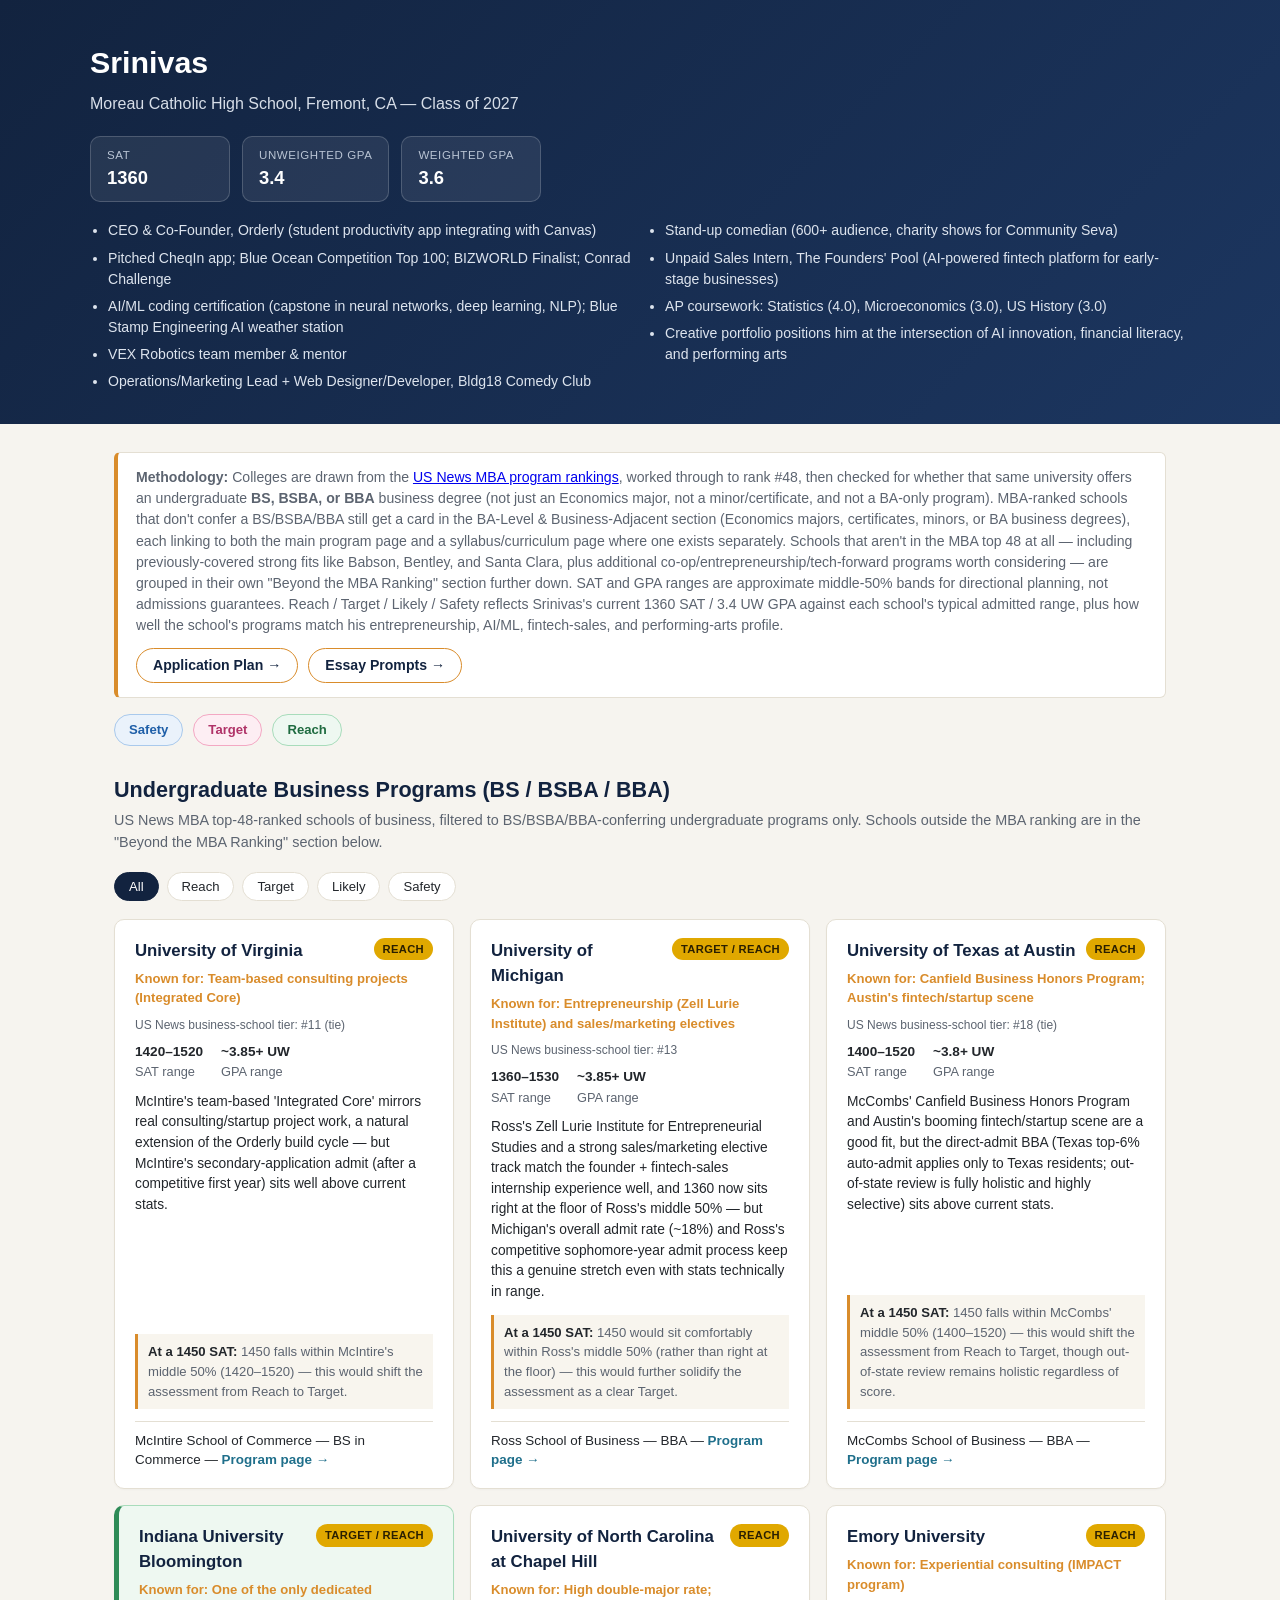
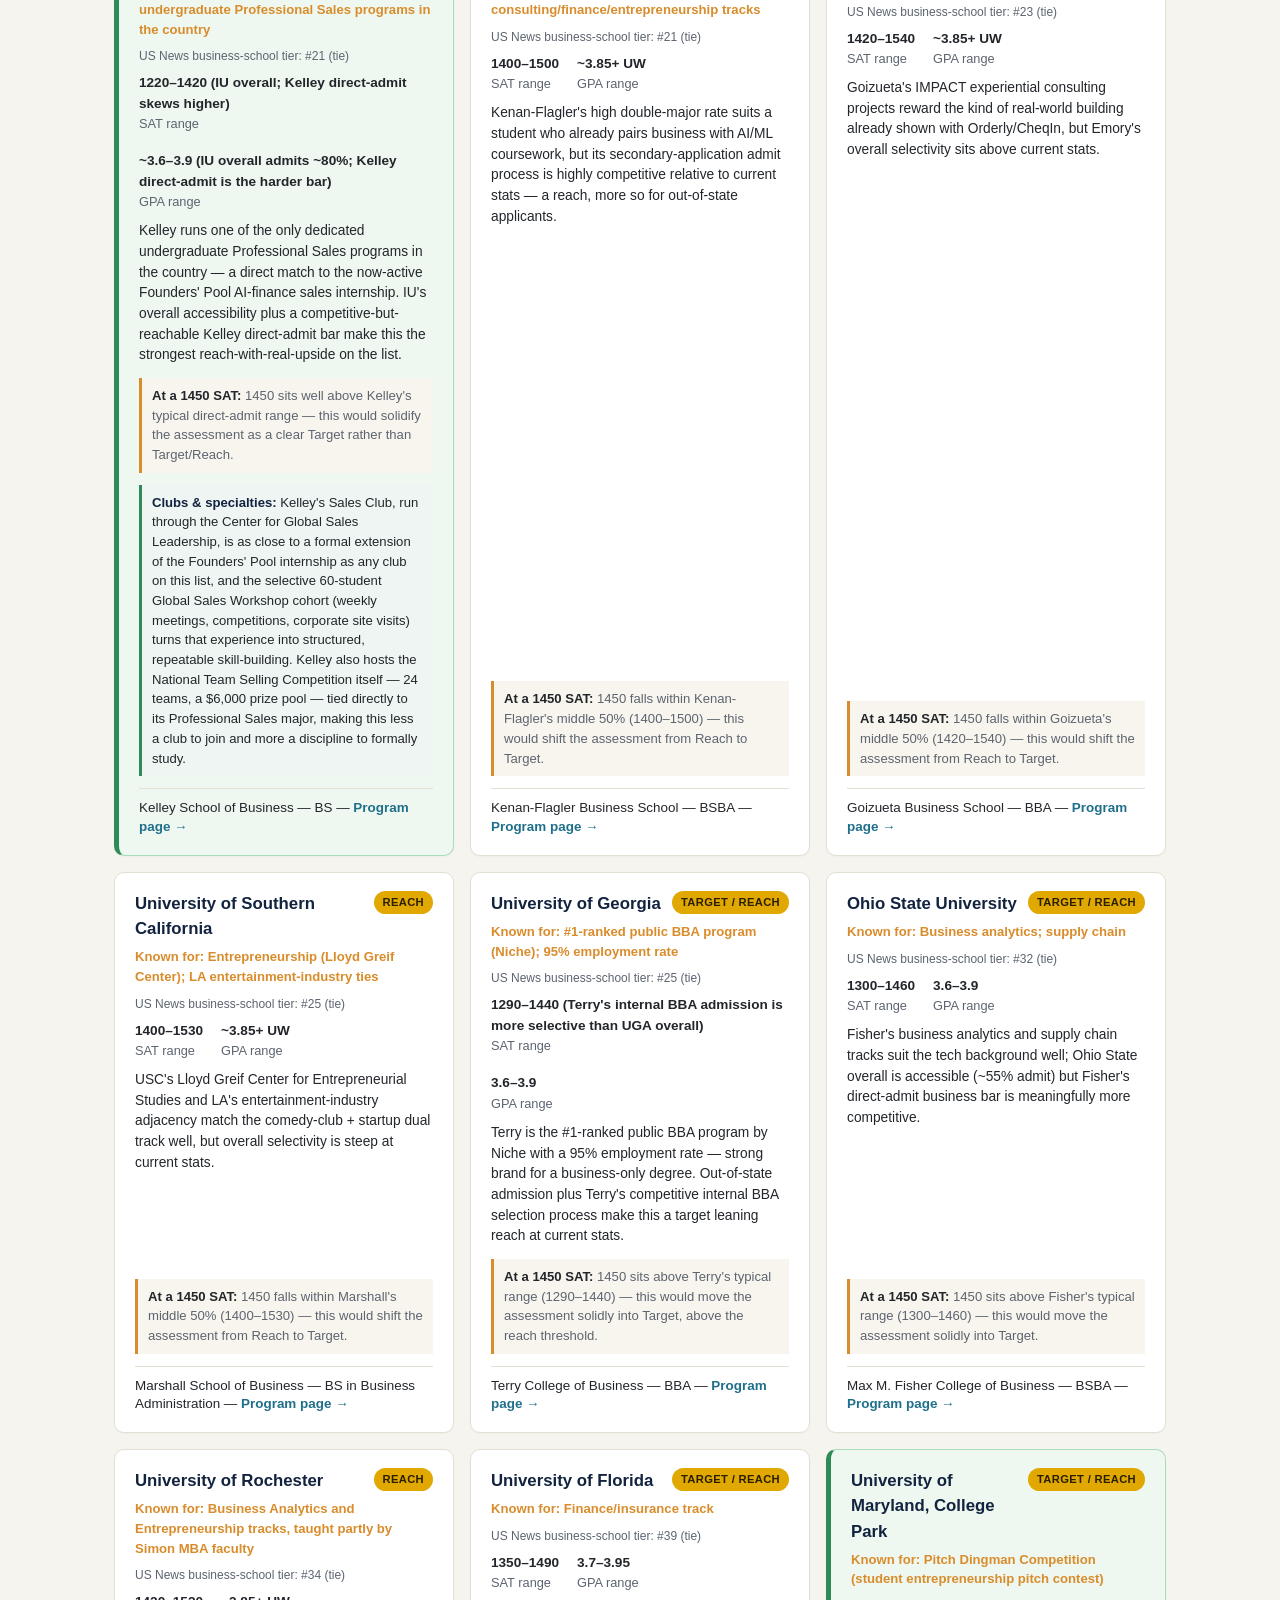
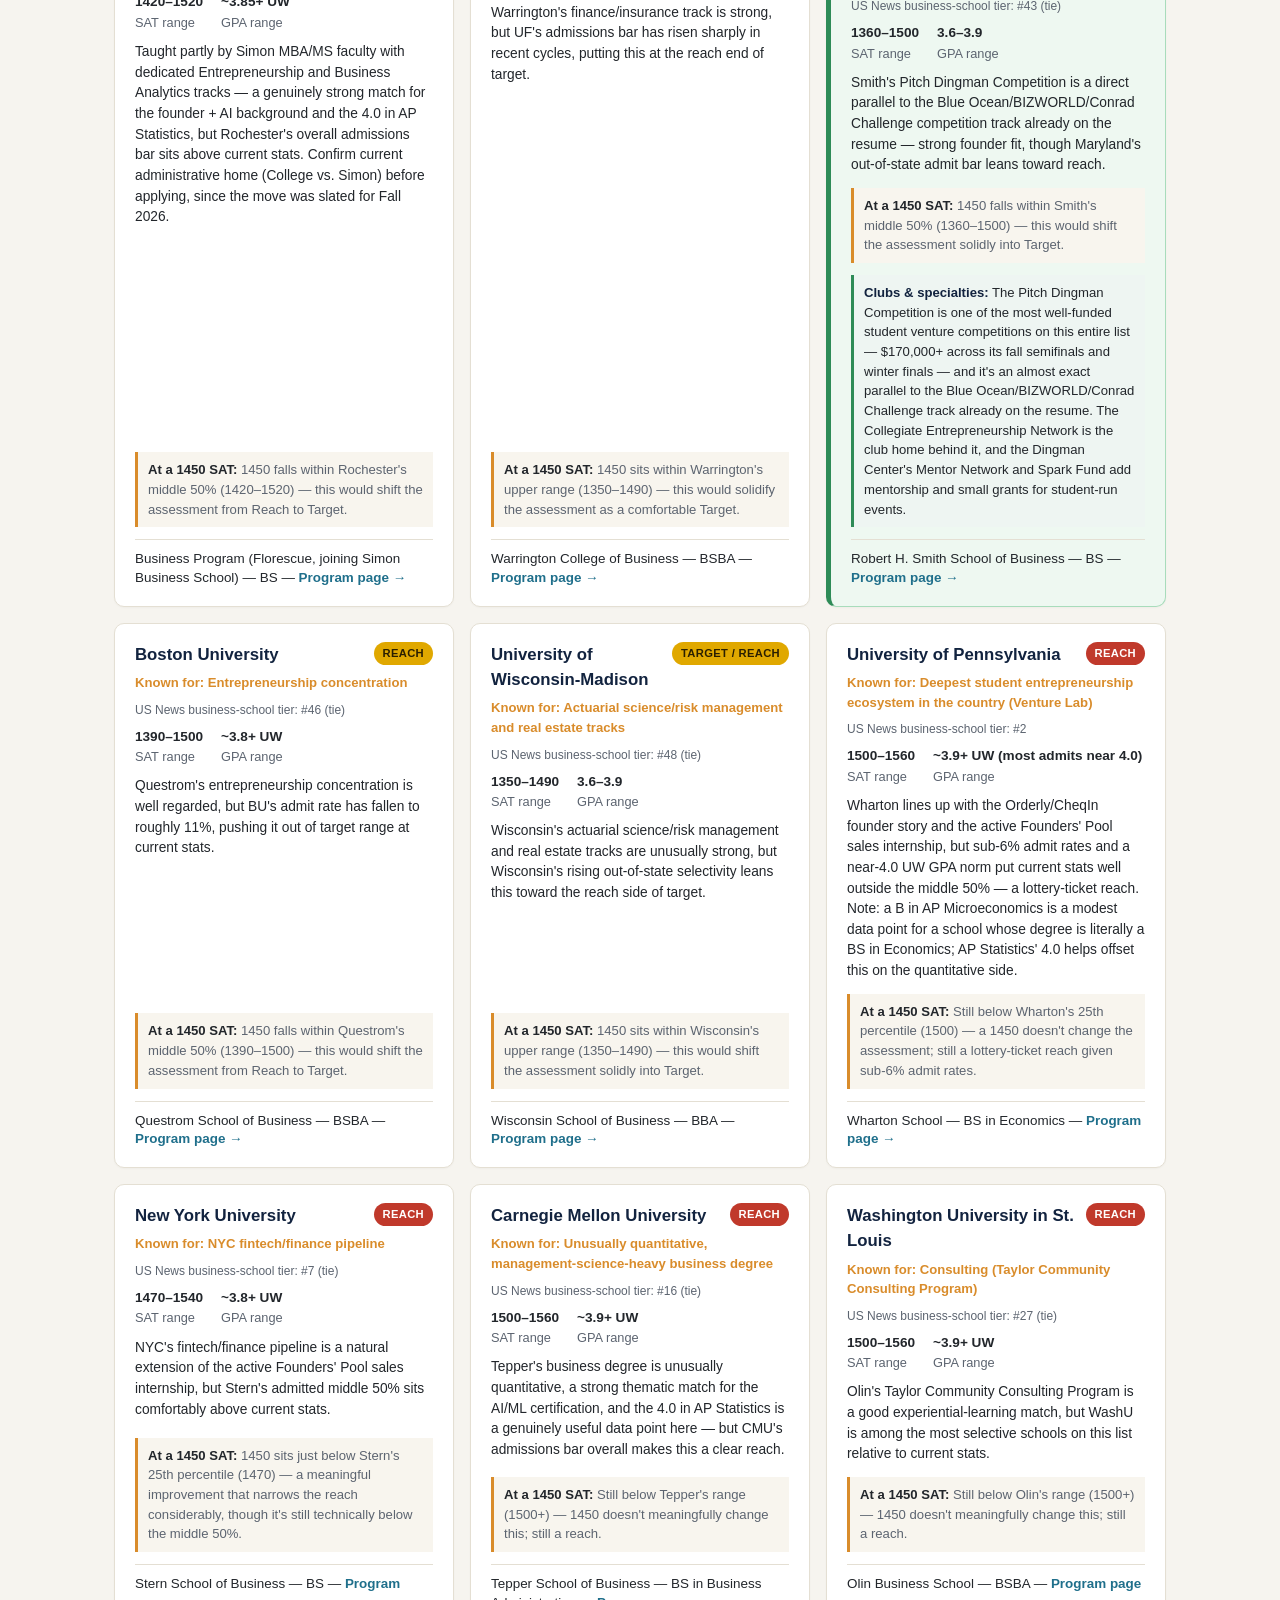
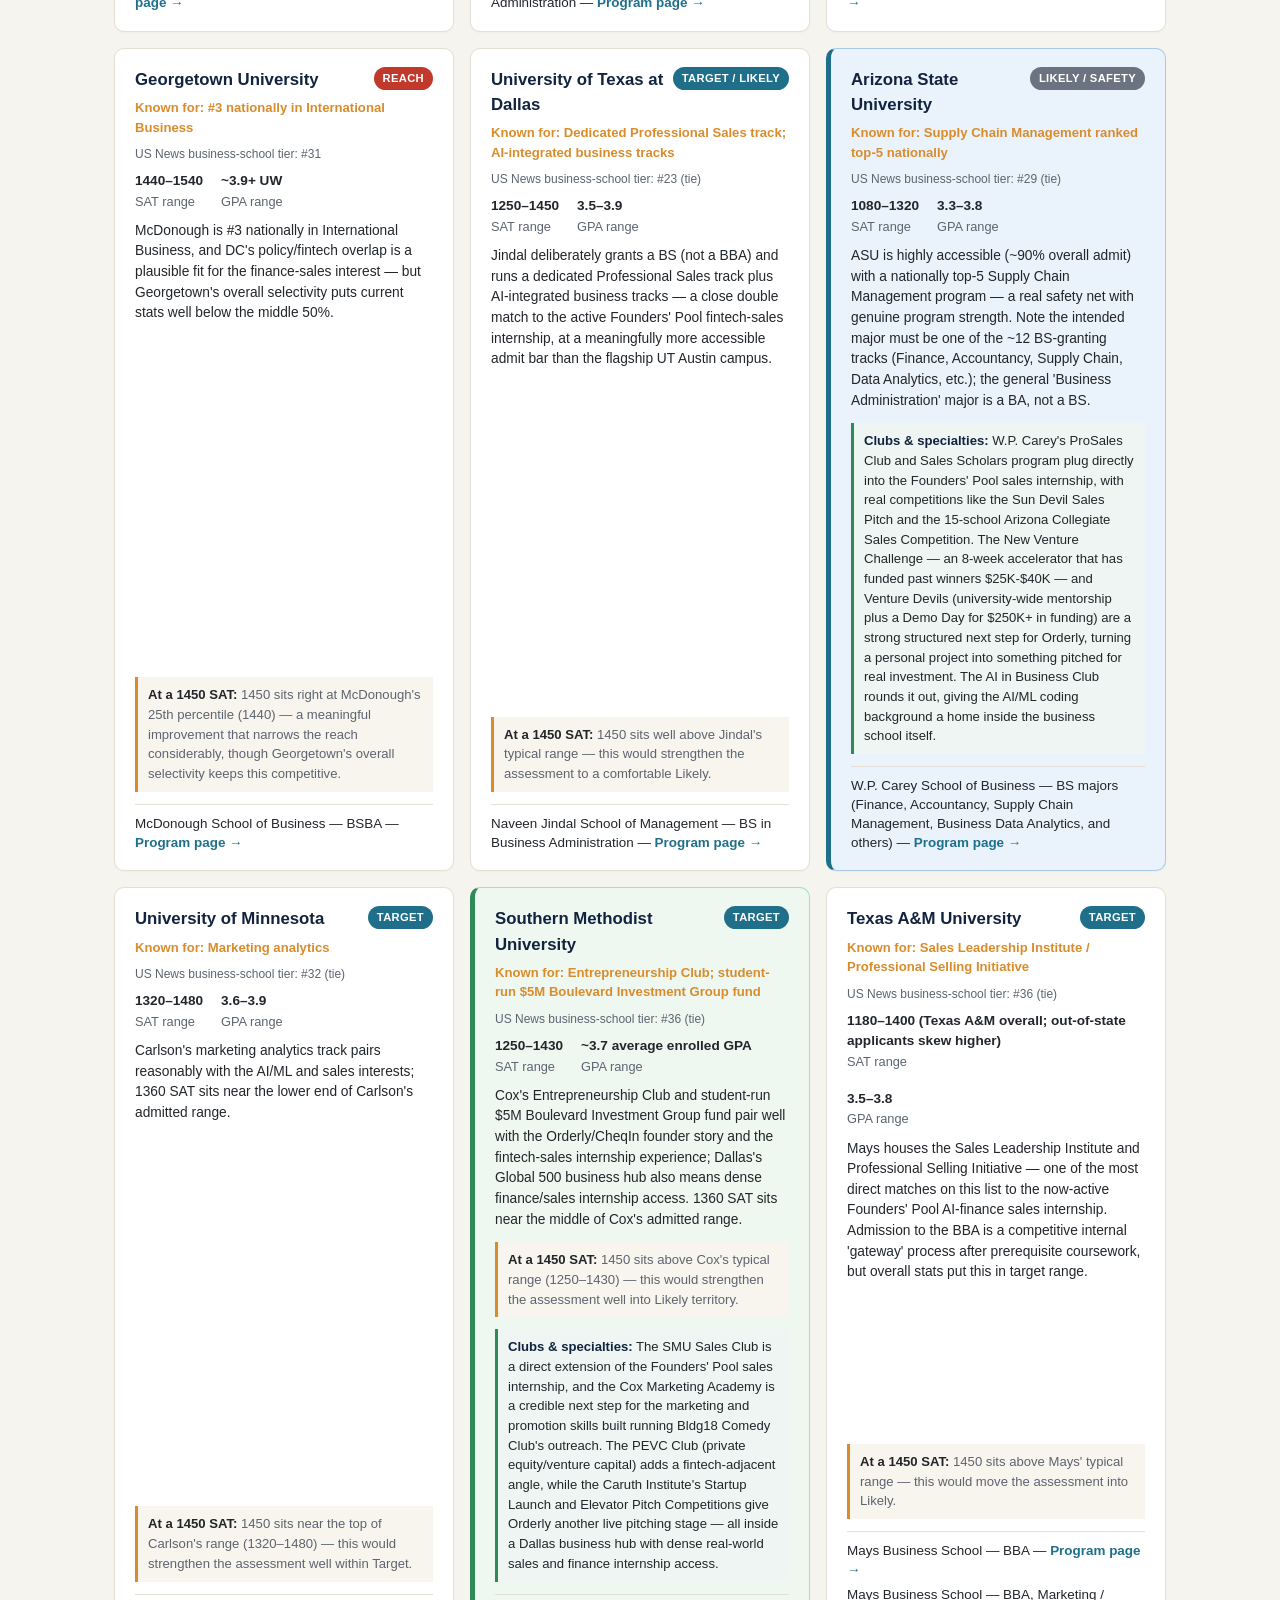
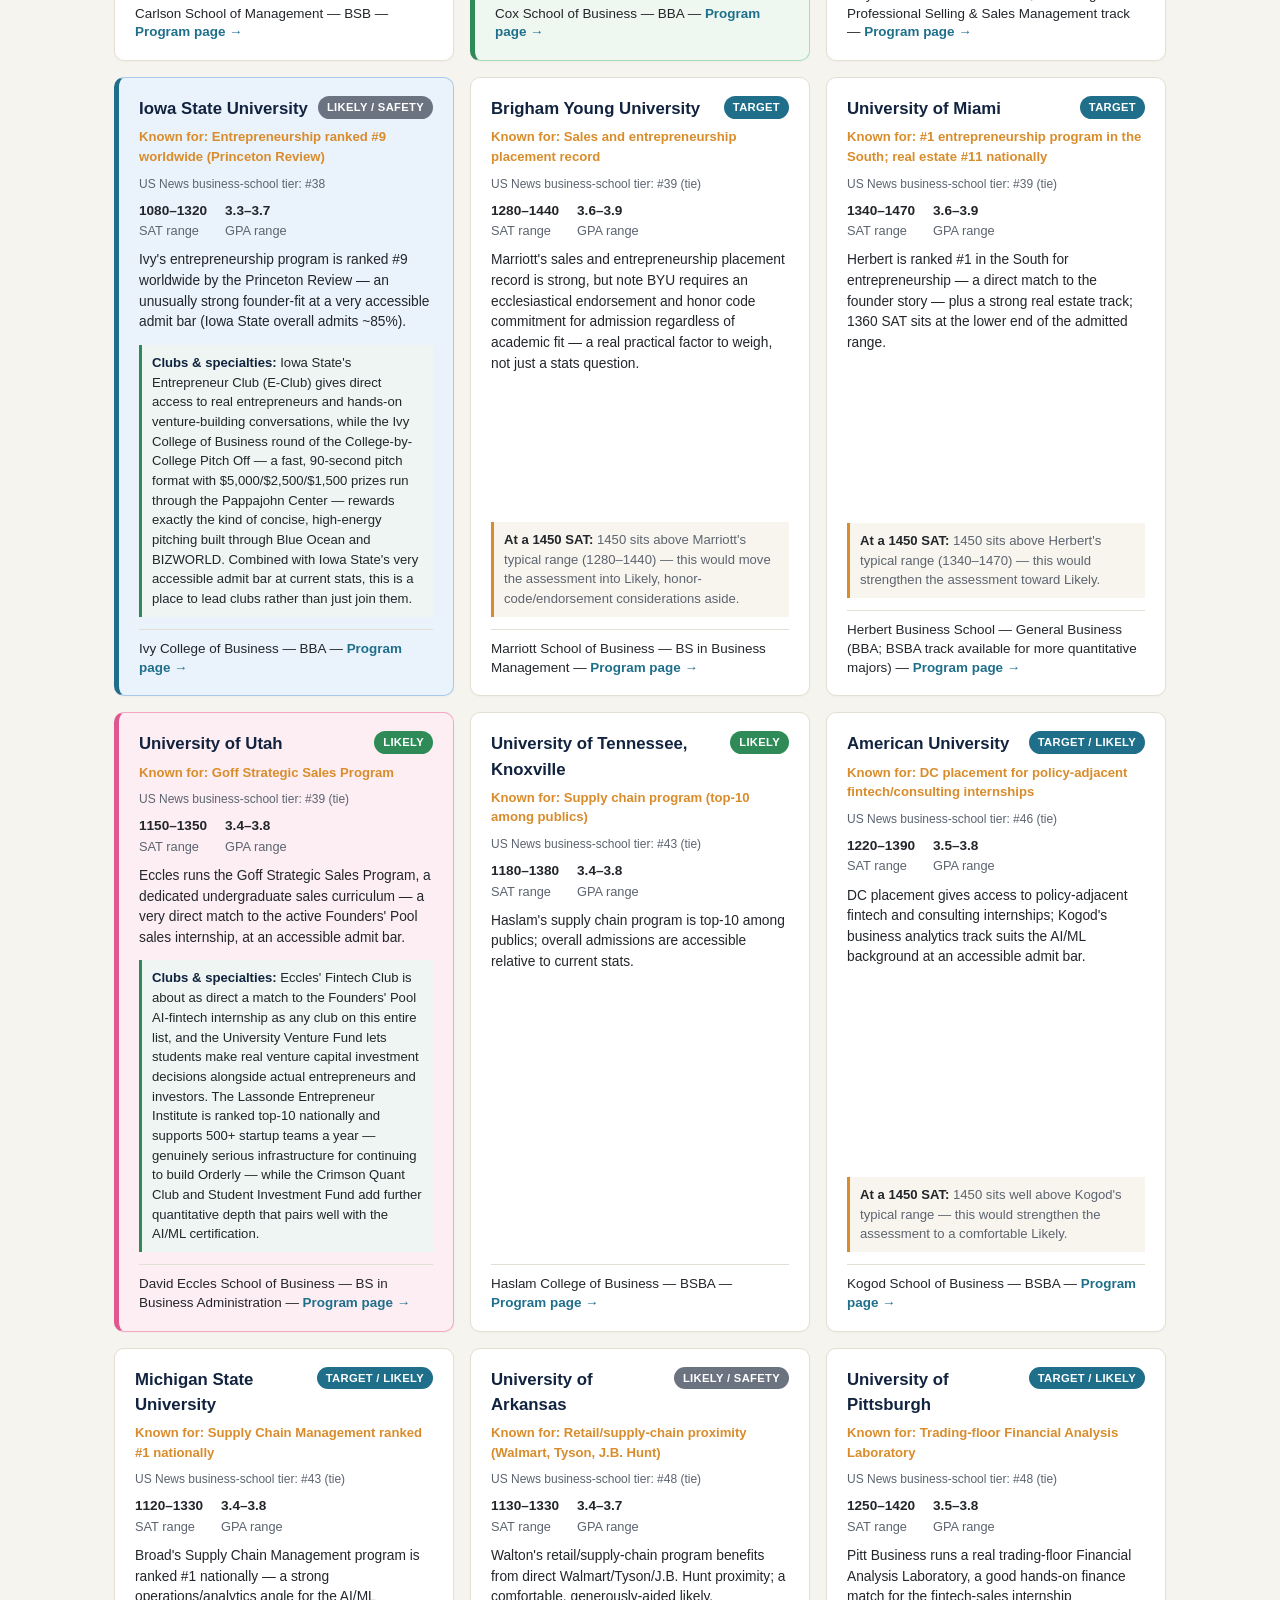
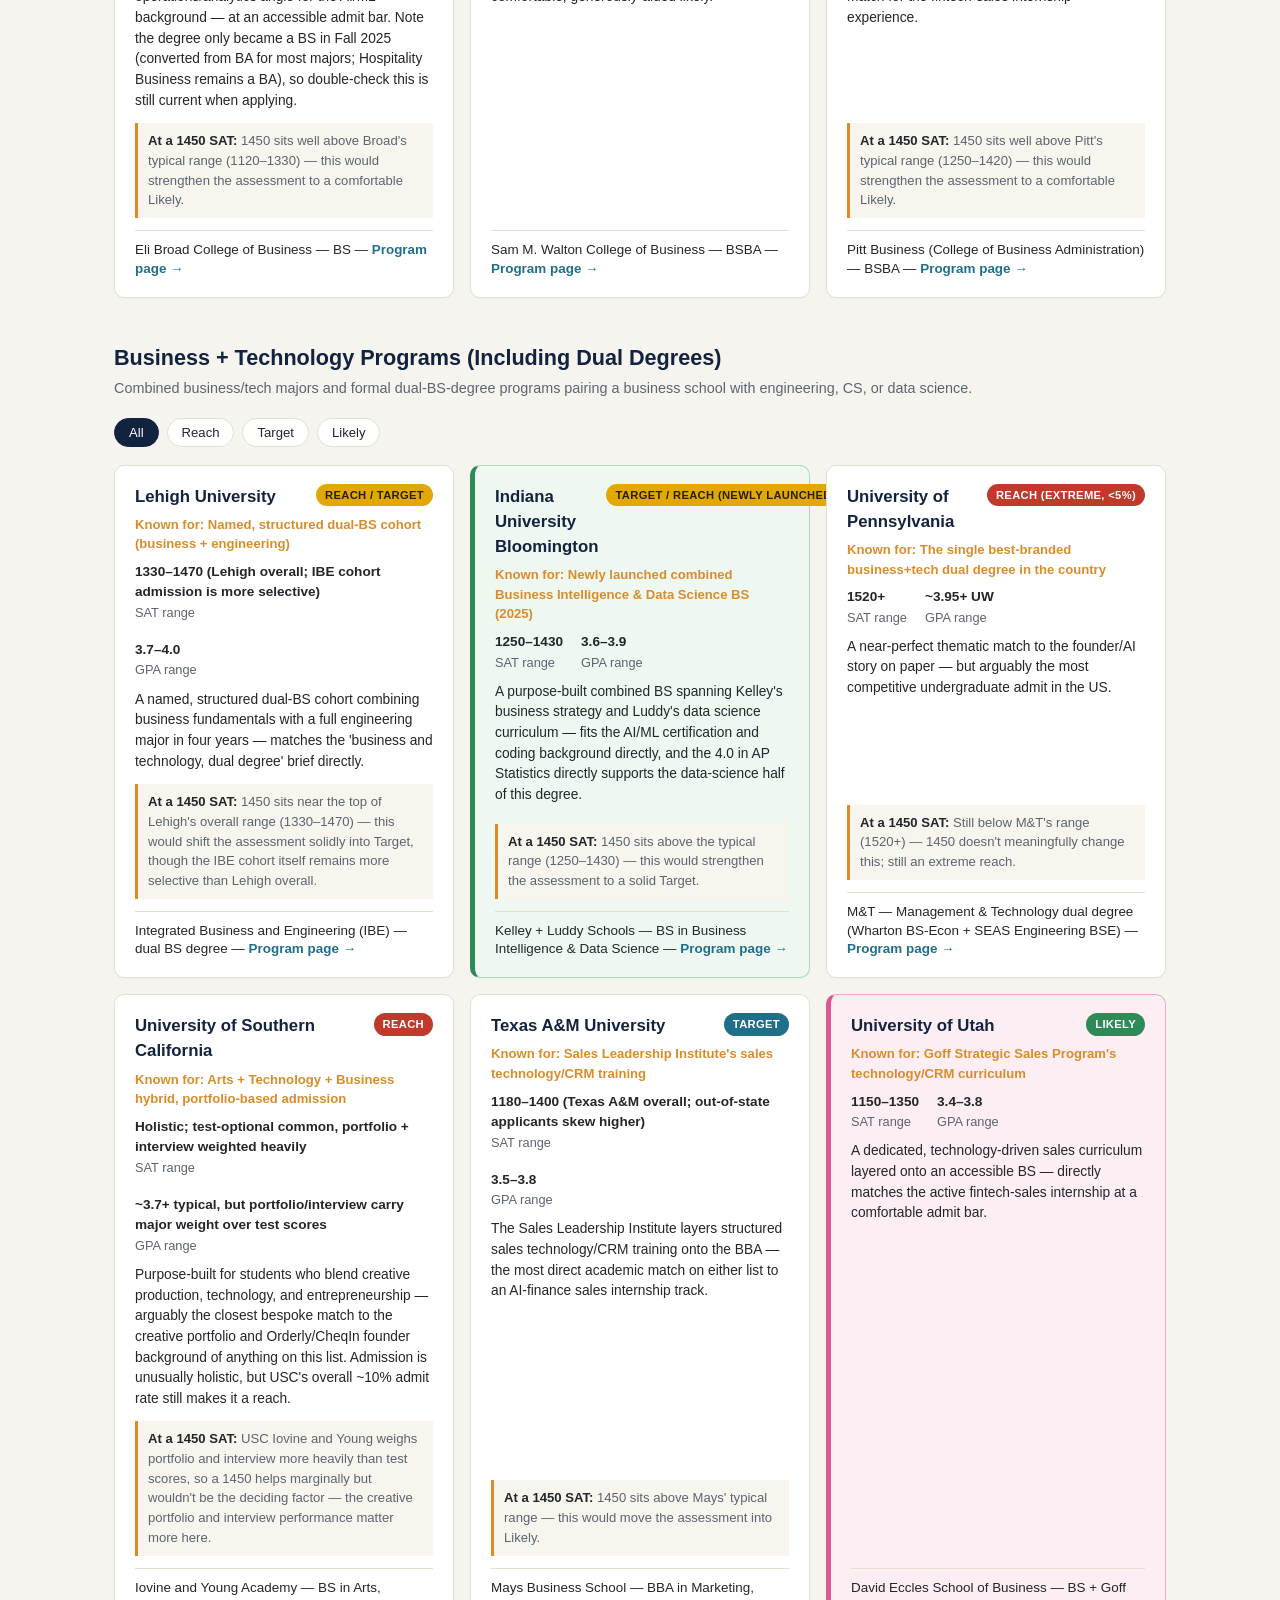
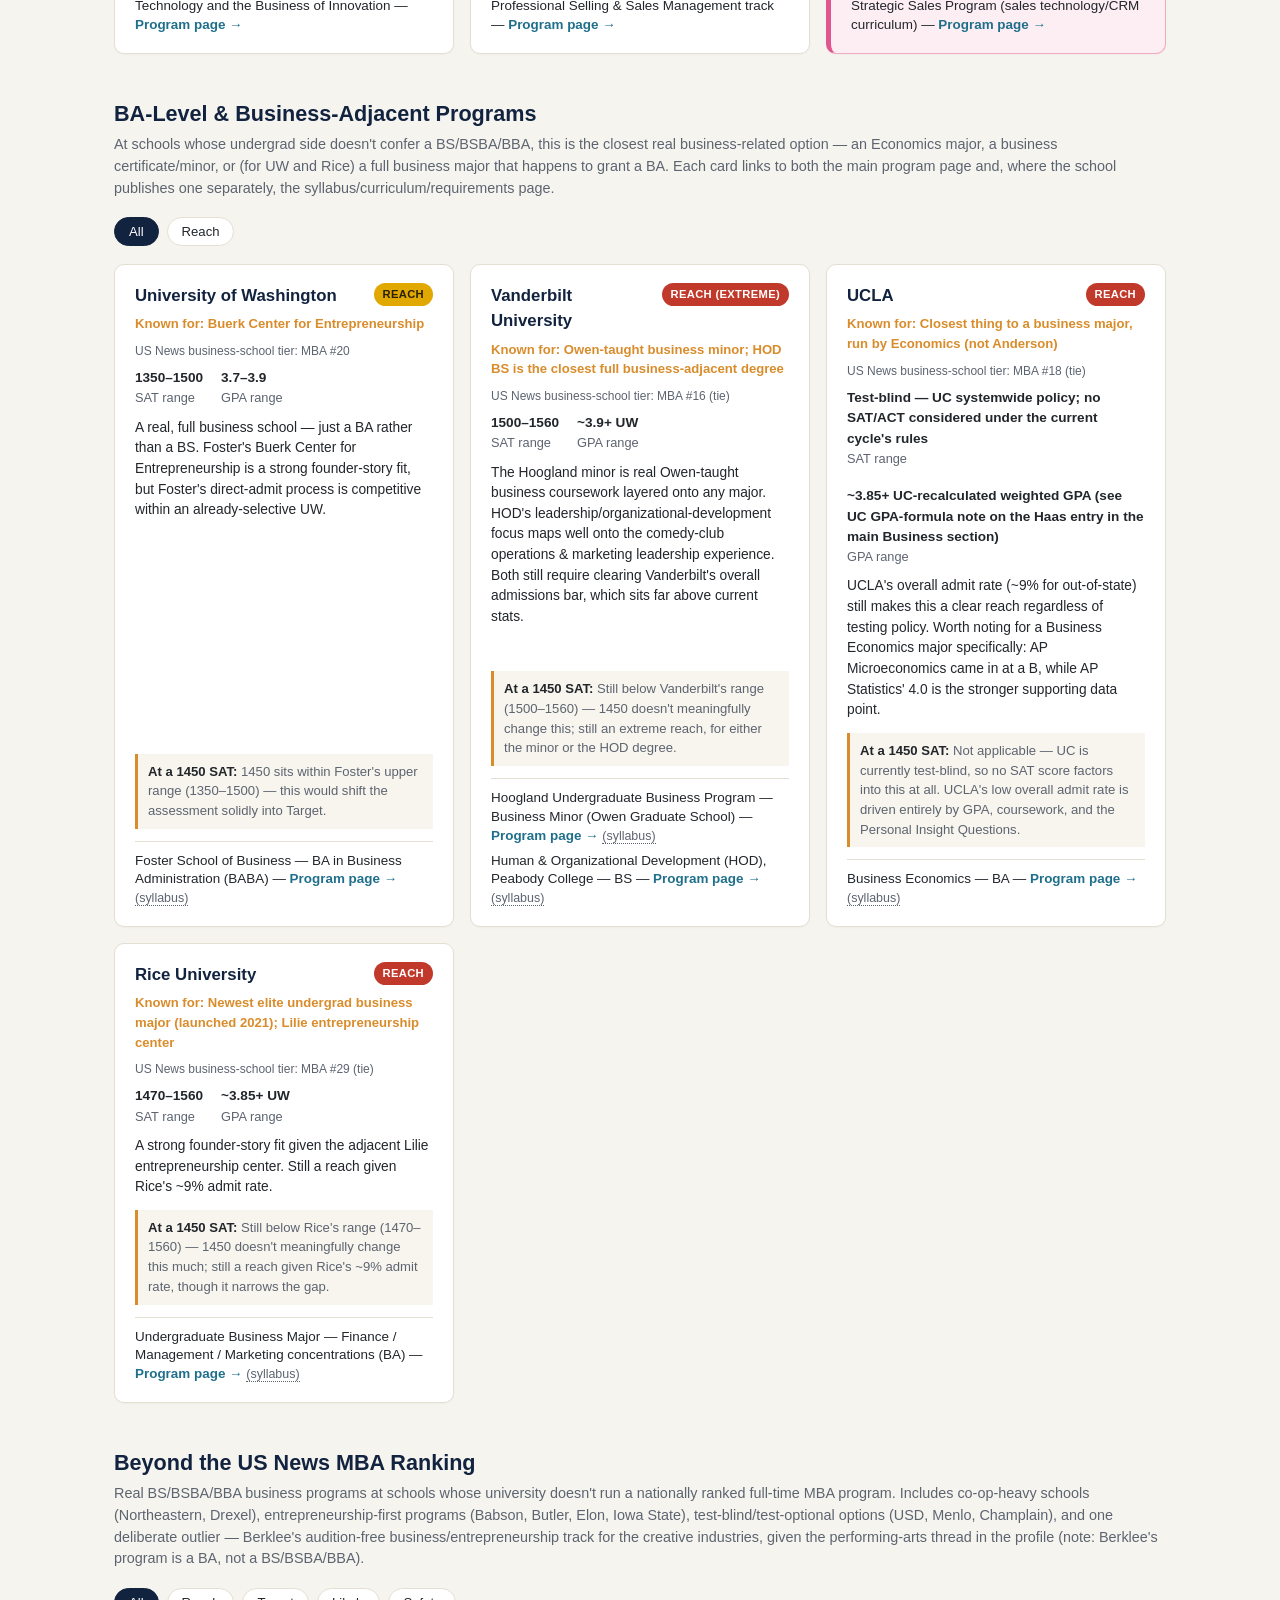
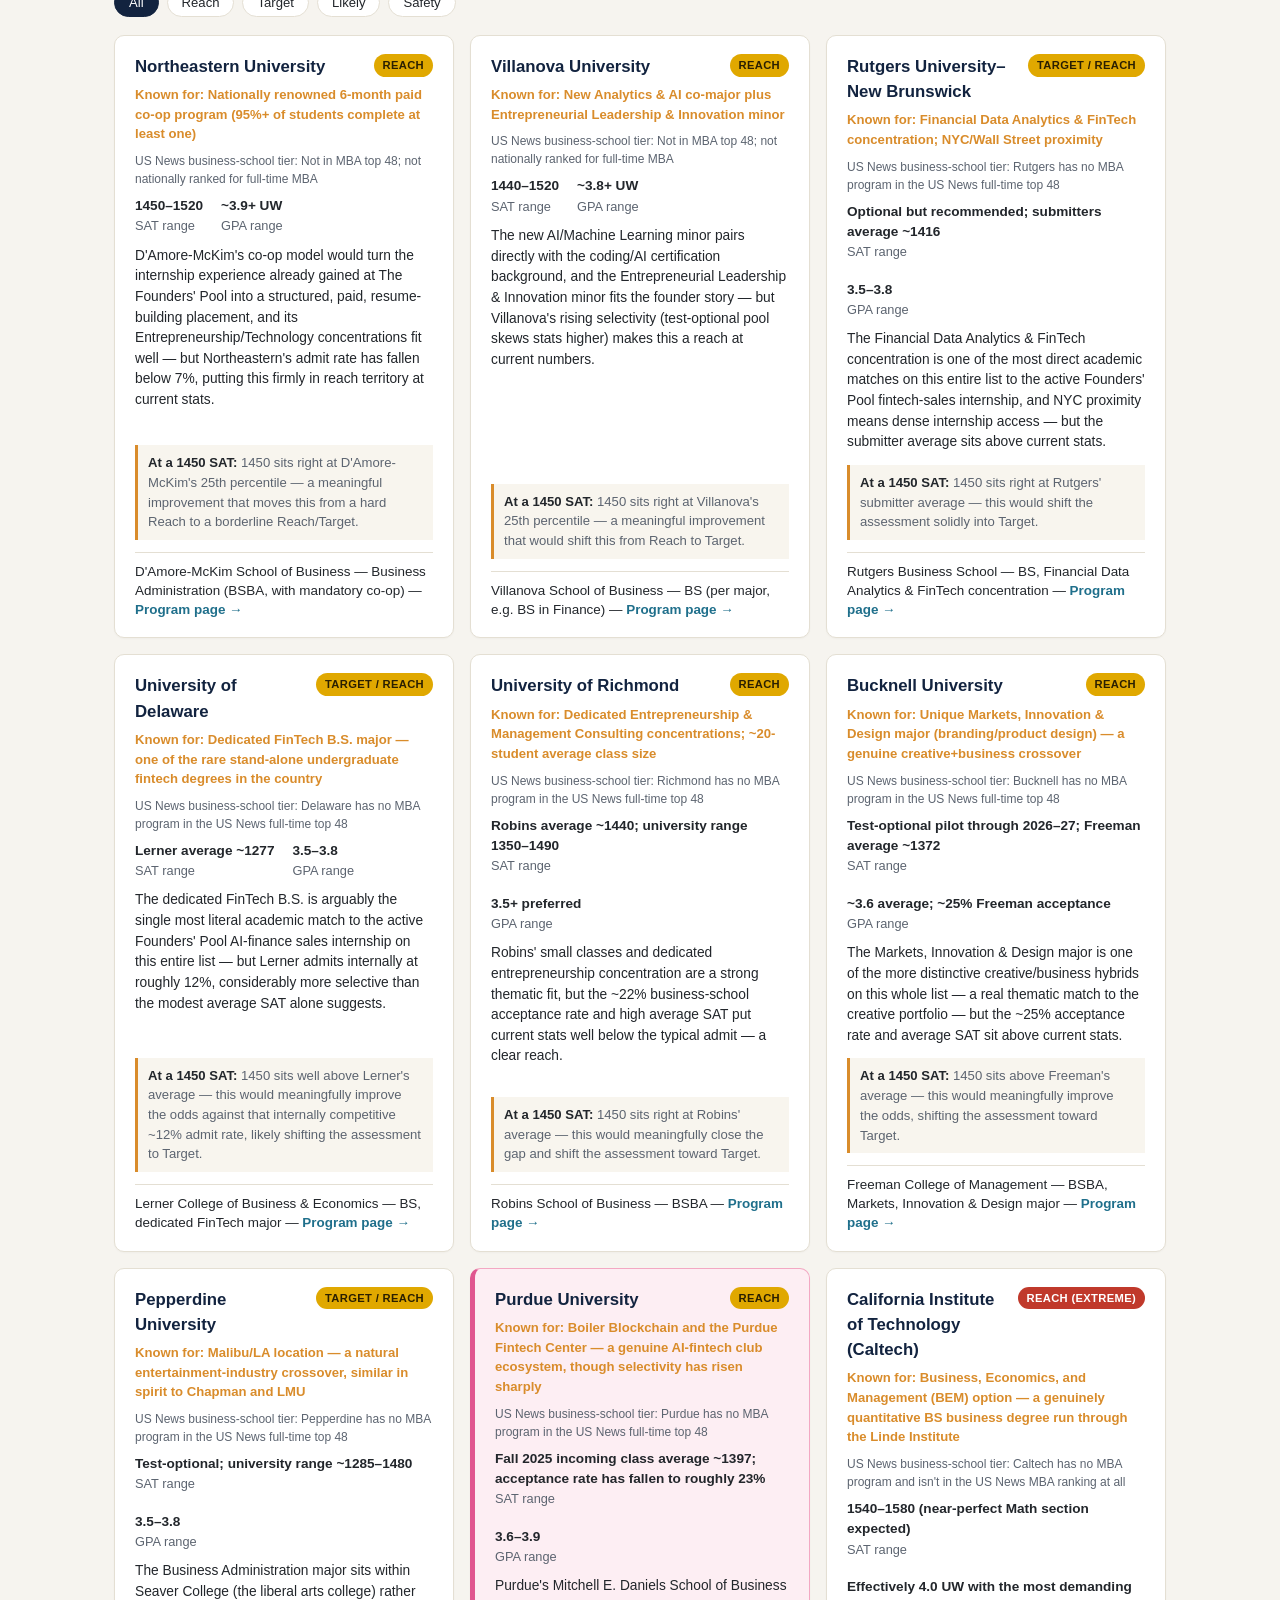
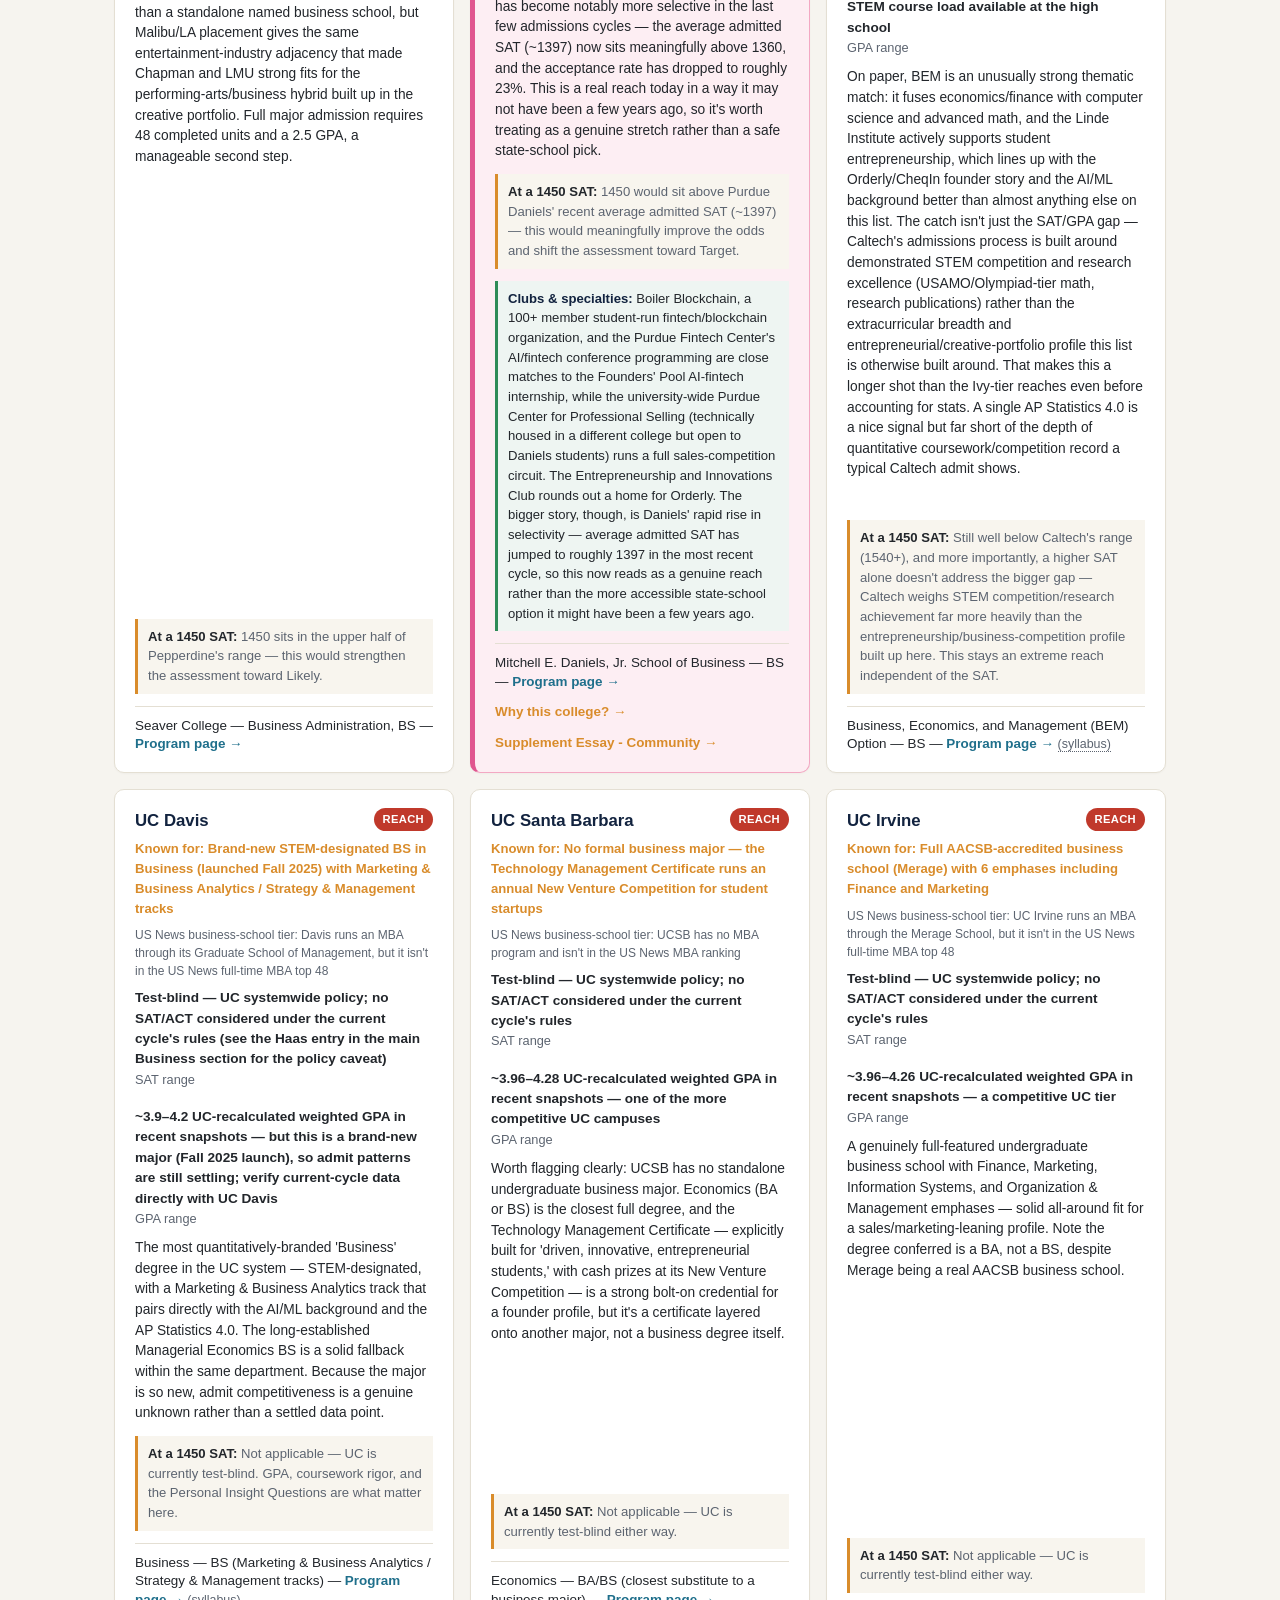
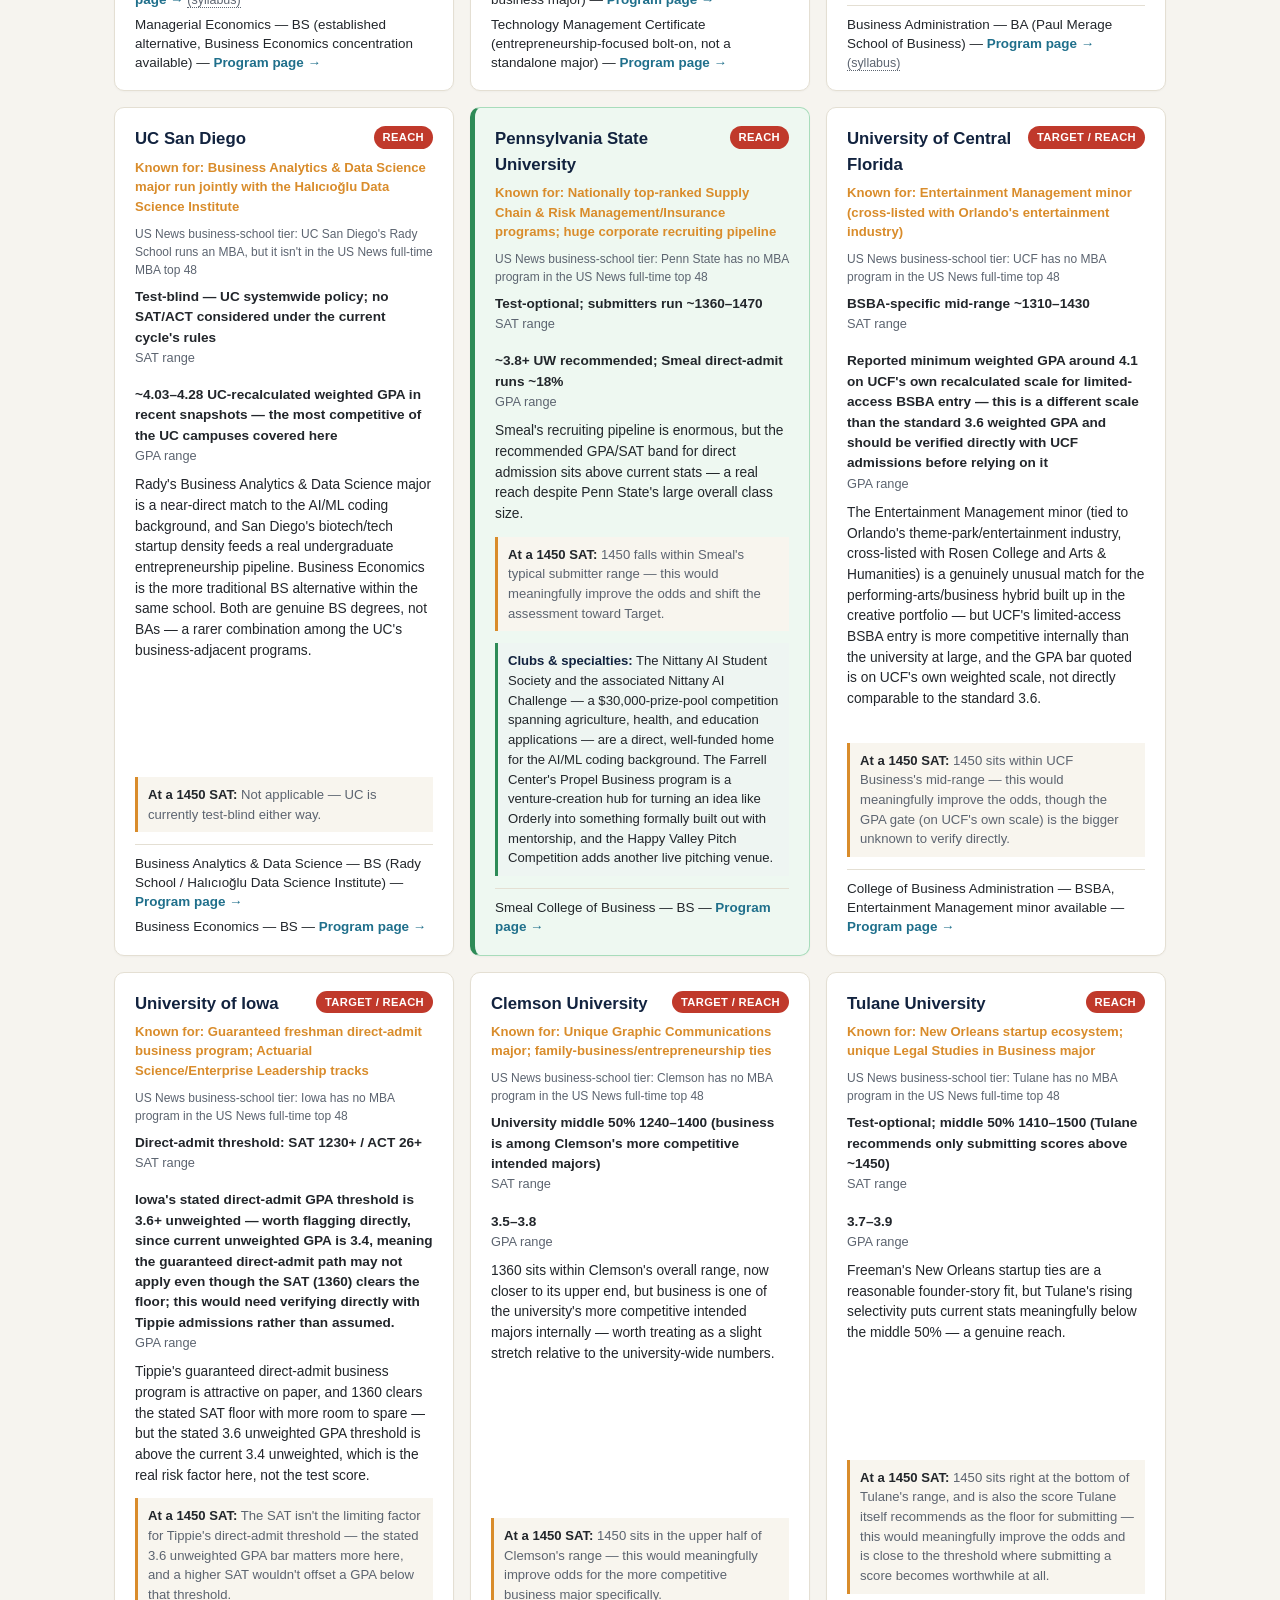
==== rohan-college-list/index.html @ 67599d81 "Added councellor colleges" ====
<!DOCTYPE html>
<html lang="en">
<head>
<meta charset="UTF-8">
<meta name="viewport" content="width=device-width, initial-scale=1.0">
<title>Srinivas's College List — Business Programs</title>
<link rel="stylesheet" href="styles.css">
</head>
<body>

<header class="hero">
  <div class="hero-inner">
    <h1 id="profile-name">College List</h1>
    <p class="subtitle" id="profile-school"></p>

    <div class="profile-grid">
      <div class="stat-pill">
        <div class="label">SAT</div>
        <div class="value" id="stat-sat"></div>
      </div>
      <div class="stat-pill">
        <div class="label">Unweighted GPA</div>
        <div class="value" id="stat-gpa-uw"></div>
      </div>
      <div class="stat-pill">
        <div class="label">Weighted GPA</div>
        <div class="value" id="stat-gpa-w"></div>
      </div>
    </div>

    <ul class="spike-list" id="spike-list"></ul>
  </div>
</header>

<main>
  <div class="methodology">
    <strong>Methodology:</strong> Colleges are drawn from the
    <a href="https://www.usnews.com/best-graduate-schools/top-business-schools/mba-rankings" target="_blank" rel="noopener">US News MBA program rankings</a>,
    worked through to rank #48, then checked for whether that same university offers an undergraduate
    <strong>BS, BSBA, or BBA</strong> business degree (not just an Economics major, not a minor/certificate,
    and not a BA-only program). MBA-ranked schools that don't confer a BS/BSBA/BBA still get a card in the
    BA-Level &amp; Business-Adjacent section (Economics majors, certificates, minors, or BA business degrees),
    each linking to both the main program page and a syllabus/curriculum page where one exists separately.
    Schools that aren't in the MBA top 48 at all — including previously-covered strong fits like Babson,
    Bentley, and Santa Clara, plus additional co-op/entrepreneurship/tech-forward programs worth
    considering — are grouped in their own "Beyond the MBA Ranking" section further down.
    SAT and GPA ranges are approximate middle-50% bands for directional planning, not admissions guarantees.
    Reach / Target / Likely / Safety reflects Srinivas's current 1360 SAT / 3.4 UW GPA against each school's typical
    admitted range, plus how well the school's programs match his entrepreneurship, AI/ML, fintech-sales, and
    performing-arts profile.
    <div class="app-plan-row">
      <a class="app-plan-link" href="https://claude.ai/code/artifact/2123e150-79f8-432c-8c90-f63f70b77cc3?open_in_browser=1&via=user_open&org=5ba6cdb4-9594-4906-9ede-5a4c95bff8eb" target="_blank" rel="noopener">Application Plan &rarr;</a>
      <a class="app-plan-link" href="https://docs.google.com/document/d/1VtOhUBAHsZF0vdAzVjt6PjclpzwPeW0A13DQEbzpd-E/edit?tab=t.0" target="_blank" rel="noopener">Essay Prompts &rarr;</a>
    </div>
  </div>

  <div class="legend-row">
    <span class="legend-label legend-blue">Safety</span>
    <span class="legend-label legend-pink">Target</span>
    <span class="legend-label legend-green">Reach</span>
  </div>

  <section class="list-section" id="bs-business">
    <h2>Undergraduate Business Programs (BS / BSBA / BBA)</h2>
    <p class="section-desc">US News MBA top-48-ranked schools of business, filtered to BS/BSBA/BBA-conferring undergraduate programs only. Schools outside the MBA ranking are in the "Beyond the MBA Ranking" section below.</p>
    <div class="controls" id="bs-business-controls">
      <button class="filter-btn active" data-filter="all">All</button>
      <button class="filter-btn" data-filter="reach">Reach</button>
      <button class="filter-btn" data-filter="target">Target</button>
      <button class="filter-btn" data-filter="likely">Likely</button>
      <button class="filter-btn" data-filter="safety">Safety</button>
    </div>
    <div class="card-grid" id="bs-business-grid"></div>
  </section>

  <section class="list-section" id="business-tech">
    <h2>Business + Technology Programs (Including Dual Degrees)</h2>
    <p class="section-desc">Combined business/tech majors and formal dual-BS-degree programs pairing a business school with engineering, CS, or data science.</p>
    <div class="controls" id="business-tech-controls">
      <button class="filter-btn active" data-filter="all">All</button>
      <button class="filter-btn" data-filter="reach">Reach</button>
      <button class="filter-btn" data-filter="target">Target</button>
      <button class="filter-btn" data-filter="likely">Likely</button>
    </div>
    <div class="card-grid" id="business-tech-grid"></div>
  </section>

  <section class="list-section" id="ba-programs">
    <h2>BA-Level &amp; Business-Adjacent Programs</h2>
    <p class="section-desc">At schools whose undergrad side doesn't confer a BS/BSBA/BBA, this is the closest real business-related option — an Economics major, a business certificate/minor, or (for UW and Rice) a full business major that happens to grant a BA. Each card links to both the main program page and, where the school publishes one separately, the syllabus/curriculum/requirements page.</p>
    <div class="controls" id="ba-programs-controls">
      <button class="filter-btn active" data-filter="all">All</button>
      <button class="filter-btn" data-filter="reach">Reach</button>
    </div>
    <div class="card-grid" id="ba-programs-grid"></div>
  </section>

  <section class="list-section" id="beyond-mba">
    <h2>Beyond the US News MBA Ranking</h2>
    <p class="section-desc">Real BS/BSBA/BBA business programs at schools whose university doesn't run a nationally ranked full-time MBA program. Includes co-op-heavy schools (Northeastern, Drexel), entrepreneurship-first programs (Babson, Butler, Elon, Iowa State), test-blind/test-optional options (USD, Menlo, Champlain), and one deliberate outlier — Berklee's audition-free business/entrepreneurship track for the creative industries, given the performing-arts thread in the profile (note: Berklee's program is a BA, not a BS/BSBA/BBA).</p>
    <div class="controls" id="beyond-mba-controls">
      <button class="filter-btn active" data-filter="all">All</button>
      <button class="filter-btn" data-filter="reach">Reach</button>
      <button class="filter-btn" data-filter="target">Target</button>
      <button class="filter-btn" data-filter="likely">Likely</button>
      <button class="filter-btn" data-filter="safety">Safety</button>
    </div>
    <div class="card-grid" id="beyond-mba-grid"></div>
  </section>

  <section class="list-section" id="excluded-section">
    <h2>Quick Reference — Why These Schools Aren't in the Main BS/BBA List</h2>
    <p class="section-desc">These universities have MBA programs ranked in the US News top 48 but don't confer a BS/BSBA/BBA to undergrads. Each one's actual closest business-related option (Economics major, certificate, minor, or BA business degree) is in the BA-level section above.</p>
    <div id="excluded-list"></div>
  </section>

</main>

<footer class="site-footer">
  Built from US News rankings, official .edu program pages, and Srinivas's resume + creative portfolio. For planning purposes only — verify current admissions stats and exact degree titles directly with each school.
</footer>

<script src="data.js"></script>
<script src="app.js"></script>
</body>
</html>
---- rohan-college-list/styles.css ----
:root {
  --navy: #12233f;
  --navy-light: #1c3660;
  --accent: #d98c2b;
  --bg: #f6f4ef;
  --card-bg: #ffffff;
  --border: #e4dfd3;
  --text: #22262b;
  --muted: #5c6470;
  --reach: #c0392b;
  --reach-improves: #e0a800;
  --target: #1f6f8b;
  --likely: #2e8b57;
  --safety: #6b7280;
}

* { box-sizing: border-box; }

body {
  margin: 0;
  font-family: -apple-system, BlinkMacSystemFont, "Segoe UI", Helvetica, Arial, sans-serif;
  background: var(--bg);
  color: var(--text);
  line-height: 1.5;
}

header.hero {
  background: linear-gradient(135deg, var(--navy), var(--navy-light));
  color: #fff;
  padding: 40px 24px 32px;
}

.hero-inner {
  max-width: 1100px;
  margin: 0 auto;
}

.hero h1 {
  margin: 0 0 6px;
  font-size: 1.9rem;
}

.hero .subtitle {
  color: #d7dee8;
  margin: 0 0 20px;
  font-size: 1rem;
}

.profile-grid {
  display: flex;
  flex-wrap: wrap;
  gap: 12px;
  margin-bottom: 18px;
}

.stat-pill {
  background: rgba(255,255,255,0.08);
  border: 1px solid rgba(255,255,255,0.18);
  border-radius: 10px;
  padding: 10px 16px;
  min-width: 140px;
}

.stat-pill .label {
  font-size: 0.72rem;
  text-transform: uppercase;
  letter-spacing: 0.05em;
  color: #b9c4d4;
}

.stat-pill .value {
  font-size: 1.15rem;
  font-weight: 600;
  color: #fff;
}

.spike-list {
  margin: 14px 0 0;
  padding-left: 18px;
  columns: 2;
  column-gap: 32px;
  font-size: 0.88rem;
  color: #dde4ee;
}

.spike-list li { margin-bottom: 6px; break-inside: avoid; }

main {
  max-width: 1100px;
  margin: 0 auto;
  padding: 28px 24px 60px;
}

.methodology {
  background: #fff;
  border: 1px solid var(--border);
  border-left: 4px solid var(--accent);
  border-radius: 6px;
  padding: 14px 18px;
  font-size: 0.88rem;
  color: var(--muted);
  margin-bottom: 16px;
}

.app-plan-row {
  margin-top: 12px;
  display: flex;
  gap: 10px;
  flex-wrap: wrap;
}

.app-plan-link {
  display: inline-block;
  font-size: 0.88rem;
  font-weight: 700;
  color: var(--navy);
  background: #fff;
  border: 1px solid var(--accent);
  border-radius: 999px;
  padding: 6px 16px;
  text-decoration: none;
}

.app-plan-link:hover {
  background: var(--accent);
  color: #fff;
}

.legend-row {
  display: flex;
  gap: 10px;
  margin-bottom: 28px;
}

.legend-label {
  font-size: 0.82rem;
  font-weight: 700;
  padding: 5px 14px;
  border-radius: 999px;
}

.legend-label.legend-pink {
  background: #fdeef3;
  border: 1px solid #f3a8c3;
  color: #b03368;
}

.legend-label.legend-green {
  background: #eef8f1;
  border: 1px solid #a8dcbb;
  color: #1f6b40;
}

.legend-label.legend-blue {
  background: #eaf2fb;
  border: 1px solid #a9c9ec;
  color: #1f5fa8;
}

section.list-section { margin-bottom: 44px; }

section.list-section h2 {
  font-size: 1.35rem;
  margin-bottom: 4px;
  color: var(--navy);
}

section.list-section .section-desc {
  color: var(--muted);
  font-size: 0.9rem;
  margin-top: 0;
  margin-bottom: 18px;
}

.controls {
  display: flex;
  gap: 8px;
  margin-bottom: 18px;
  flex-wrap: wrap;
}

.filter-btn {
  border: 1px solid var(--border);
  background: #fff;
  padding: 6px 14px;
  border-radius: 999px;
  font-size: 0.82rem;
  cursor: pointer;
  color: var(--text);
}

.filter-btn.active {
  background: var(--navy);
  color: #fff;
  border-color: var(--navy);
}

.card-grid {
  display: grid;
  grid-template-columns: repeat(auto-fill, minmax(320px, 1fr));
  gap: 16px;
}

.college-card {
  background: var(--card-bg);
  border: 1px solid var(--border);
  border-radius: 10px;
  padding: 18px 20px;
  box-shadow: 0 1px 2px rgba(0,0,0,0.03);
  display: flex;
  flex-direction: column;
}

.college-card.highlight-pink {
  background: #fdeef3;
  border: 1px solid #f3a8c3;
  border-left: 5px solid #e0568f;
}

.college-card.highlight-green {
  background: #eef8f1;
  border: 1px solid #a8dcbb;
  border-left: 5px solid #2e8b57;
}

.college-card.highlight-blue {
  background: #eaf2fb;
  border: 1px solid #a9c9ec;
  border-left: 5px solid #1f6f8b;
}

.college-card .card-top {
  display: flex;
  justify-content: space-between;
  align-items: flex-start;
  gap: 8px;
  margin-bottom: 4px;
}

.college-card h3 {
  margin: 0;
  font-size: 1.05rem;
  color: var(--navy);
}

.known-for {
  font-size: 0.82rem;
  color: var(--accent);
  font-weight: 600;
  margin: 2px 0 8px;
}

.badge {
  display: inline-block;
  font-size: 0.7rem;
  font-weight: 700;
  text-transform: uppercase;
  letter-spacing: 0.03em;
  padding: 3px 9px;
  border-radius: 999px;
  white-space: nowrap;
  color: #fff;
}

.badge.reach { background: var(--reach); }
.badge.reach-improves { background: var(--reach-improves); color: #2a1f00; }
.badge.target { background: var(--target); }
.badge.likely { background: var(--likely); }
.badge.safety { background: var(--safety); }

.meta-row {
  display: flex;
  gap: 18px;
  font-size: 0.8rem;
  color: var(--muted);
  margin-bottom: 10px;
  flex-wrap: wrap;
}

.meta-row div strong {
  display: block;
  color: var(--text);
  font-size: 0.85rem;
}

.fit-text {
  font-size: 0.86rem;
  color: var(--text);
  margin: 0 0 12px;
  flex-grow: 1;
}

.mba-rank {
  font-size: 0.75rem;
  color: var(--muted);
  margin-bottom: 8px;
}

.sat1450-text {
  font-size: 0.82rem;
  color: var(--muted);
  background: #f8f5ee;
  border-left: 3px solid var(--accent);
  padding: 8px 10px;
  margin: 0 0 12px;
}

.sat1450-text strong {
  color: var(--text);
}

.clubs-text {
  font-size: 0.82rem;
  color: var(--text);
  background: #eef5f2;
  border-left: 3px solid var(--likely);
  padding: 8px 10px;
  margin: 0 0 12px;
}

.clubs-text strong {
  color: var(--navy);
}

.why-link {
  display: block;
  width: fit-content;
  margin-top: 10px;
  font-size: 0.84rem;
  font-weight: 700;
  color: var(--accent);
  text-decoration: none;
  border-bottom: 1px solid transparent;
}

.why-link:hover {
  border-bottom-color: var(--accent);
}

.program-list {
  display: flex;
  flex-direction: column;
  gap: 6px;
  border-top: 1px solid var(--border);
  padding-top: 10px;
  margin-top: auto;
}

.program-row {
  font-size: 0.84rem;
  color: var(--text);
  line-height: 1.4;
}

.card-link {
  font-size: 0.84rem;
  color: var(--target);
  text-decoration: none;
  font-weight: 600;
  border-bottom: 1px solid transparent;
}

.card-link:hover { border-bottom-color: var(--target); }

.syllabus-link {
  font-size: 0.78rem;
  color: var(--muted);
  text-decoration: none;
  border-bottom: 1px dotted var(--muted);
}

.syllabus-link:hover { color: var(--target); }

.excluded-row {
  background: #fff;
  border: 1px solid var(--border);
  border-radius: 8px;
  padding: 12px 16px;
  margin-bottom: 10px;
  font-size: 0.85rem;
}

.excluded-row strong {
  color: var(--navy);
  display: block;
  margin-bottom: 3px;
}

.excluded-row span {
  color: var(--muted);
}

.footnote {
  background: #fff;
  border: 1px solid var(--border);
  border-radius: 6px;
  padding: 14px 18px;
  font-size: 0.85rem;
  color: var(--muted);
  margin-top: 8px;
}

footer.site-footer {
  text-align: center;
  font-size: 0.78rem;
  color: var(--muted);
  padding: 24px;
}

@media (max-width: 640px) {
  .spike-list { columns: 1; }
}
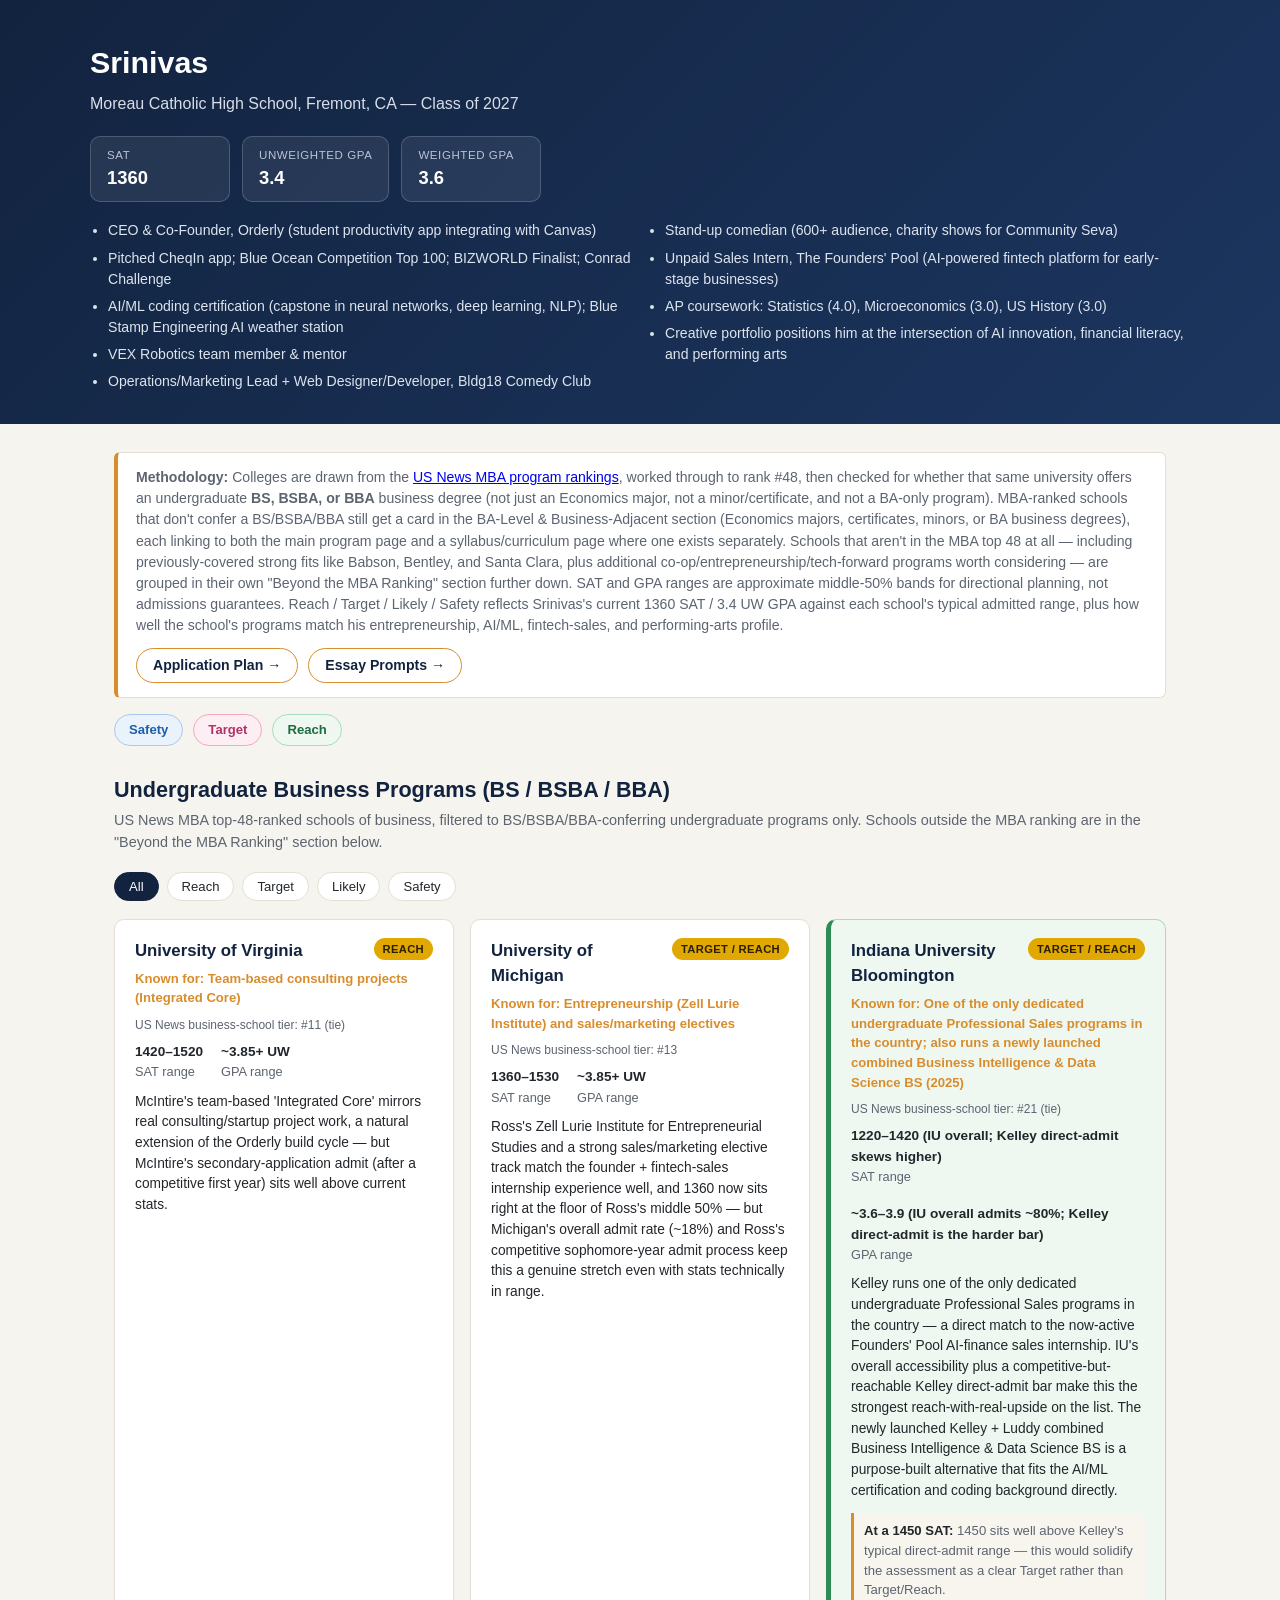
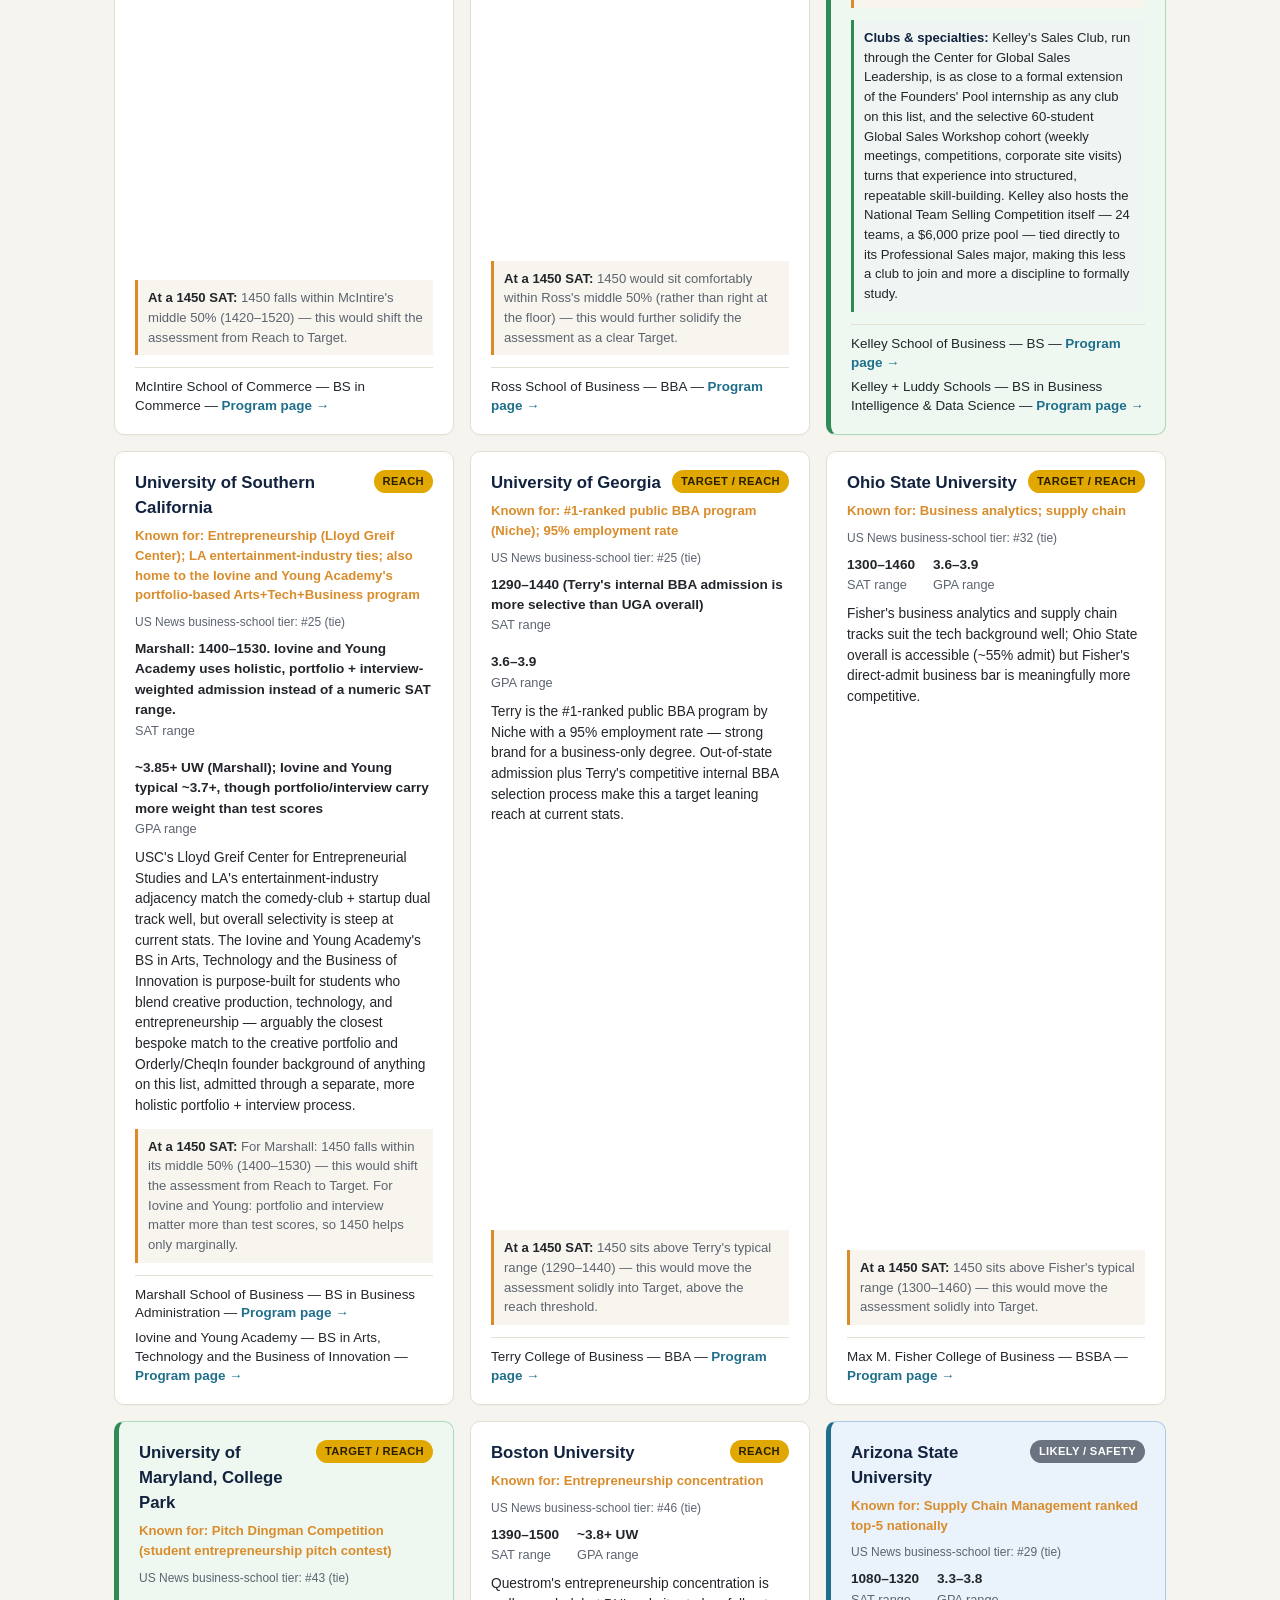
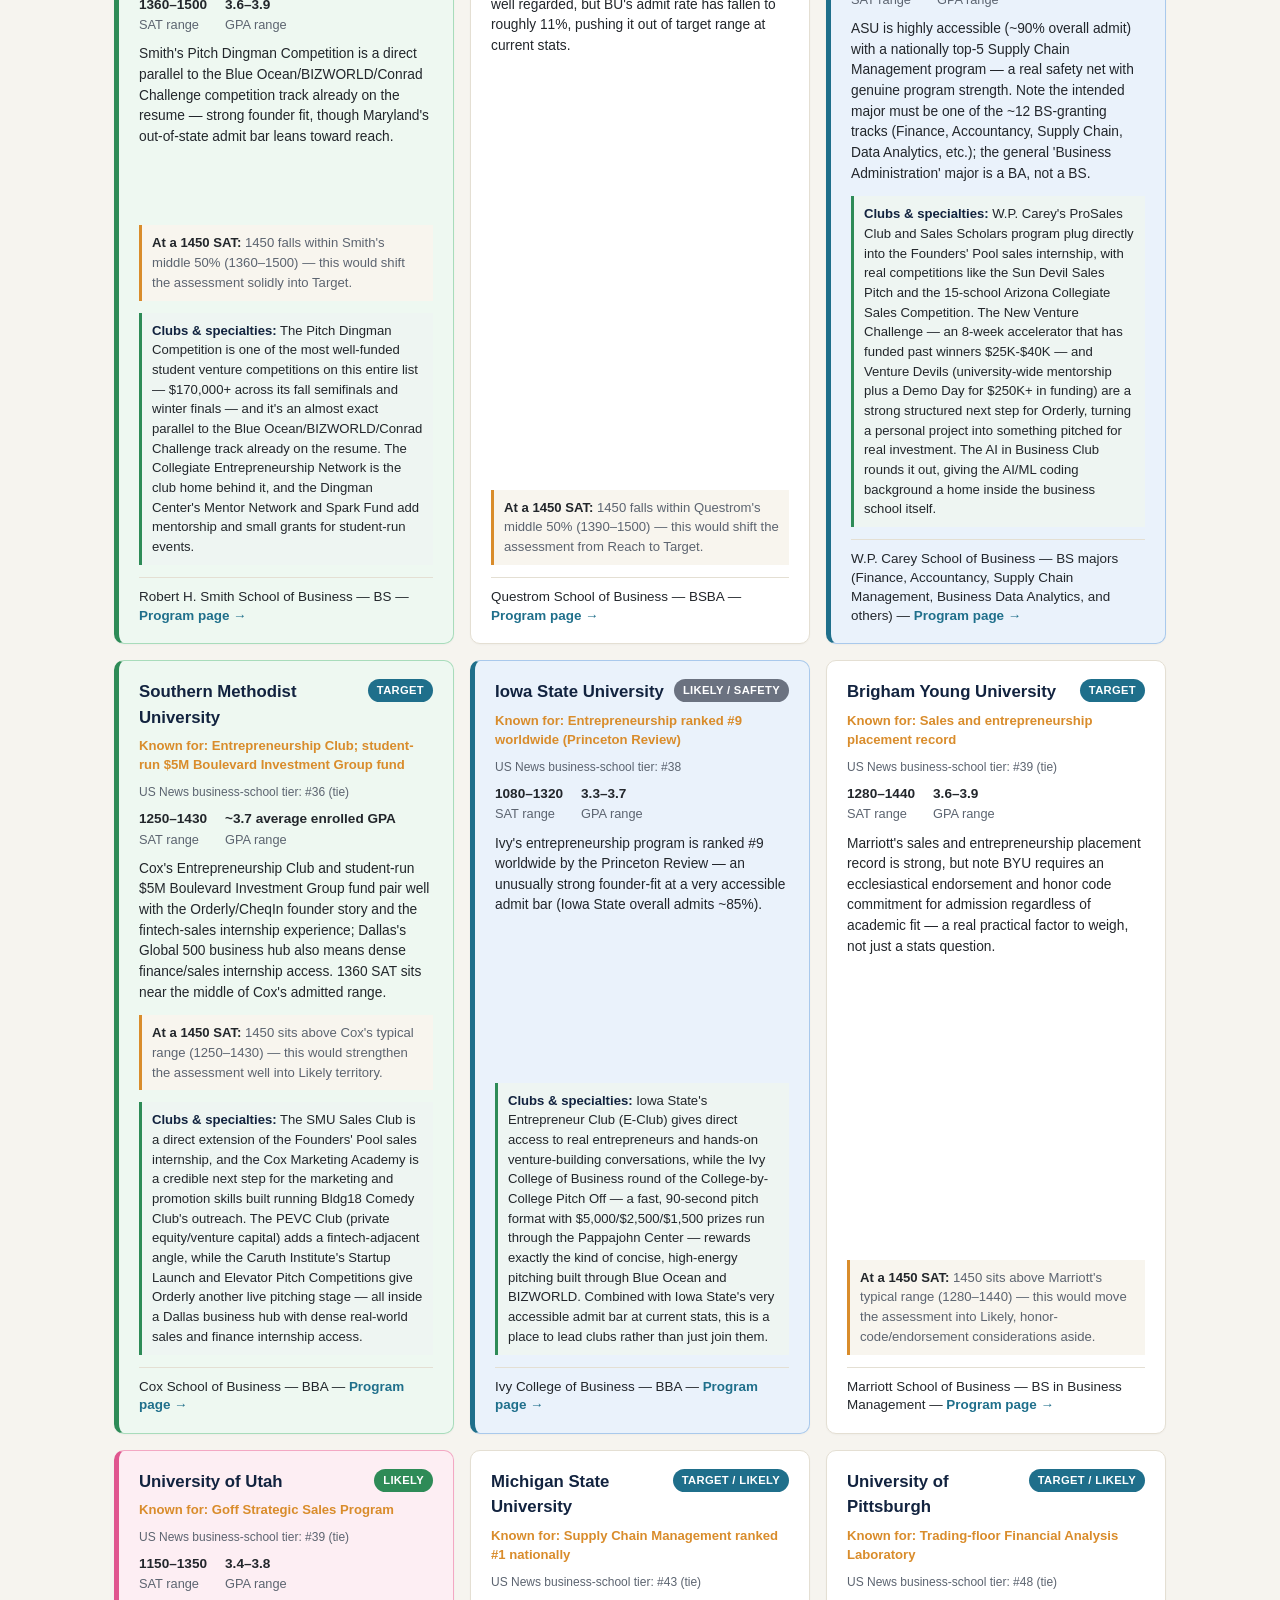
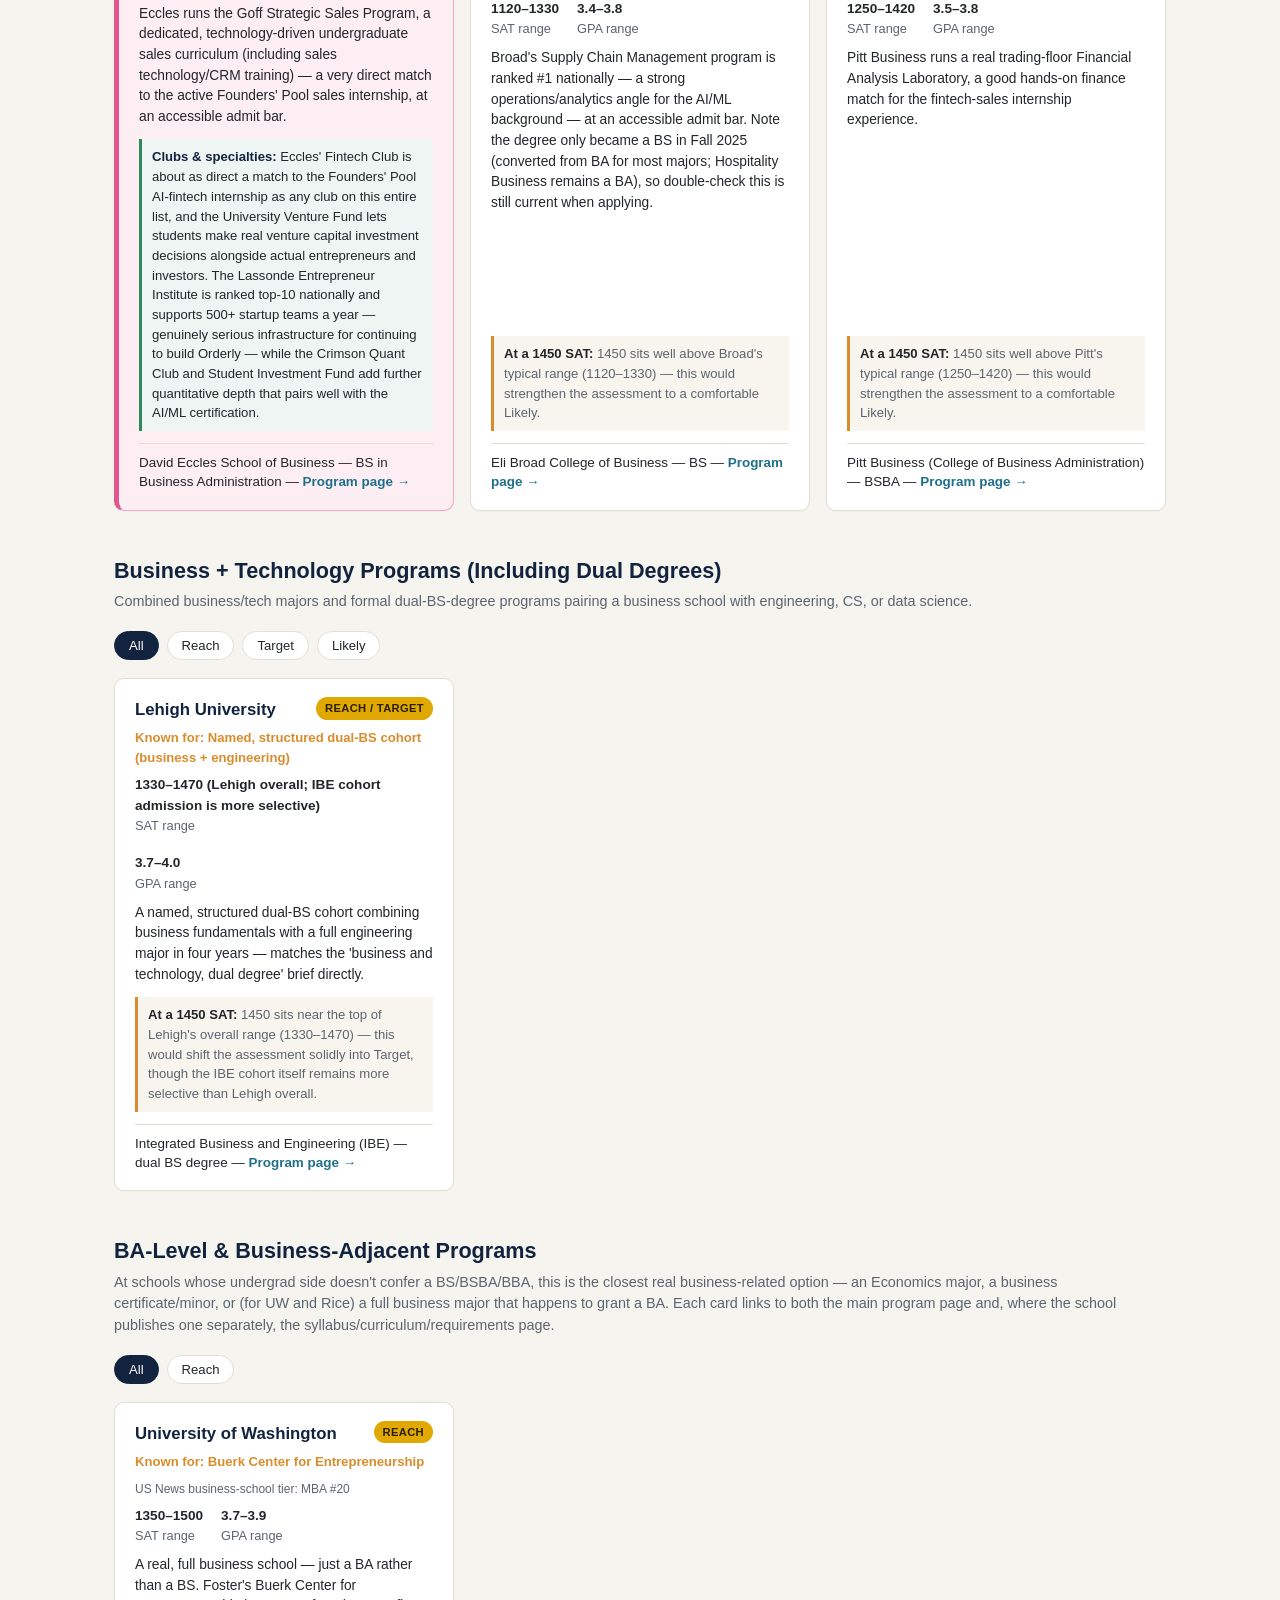
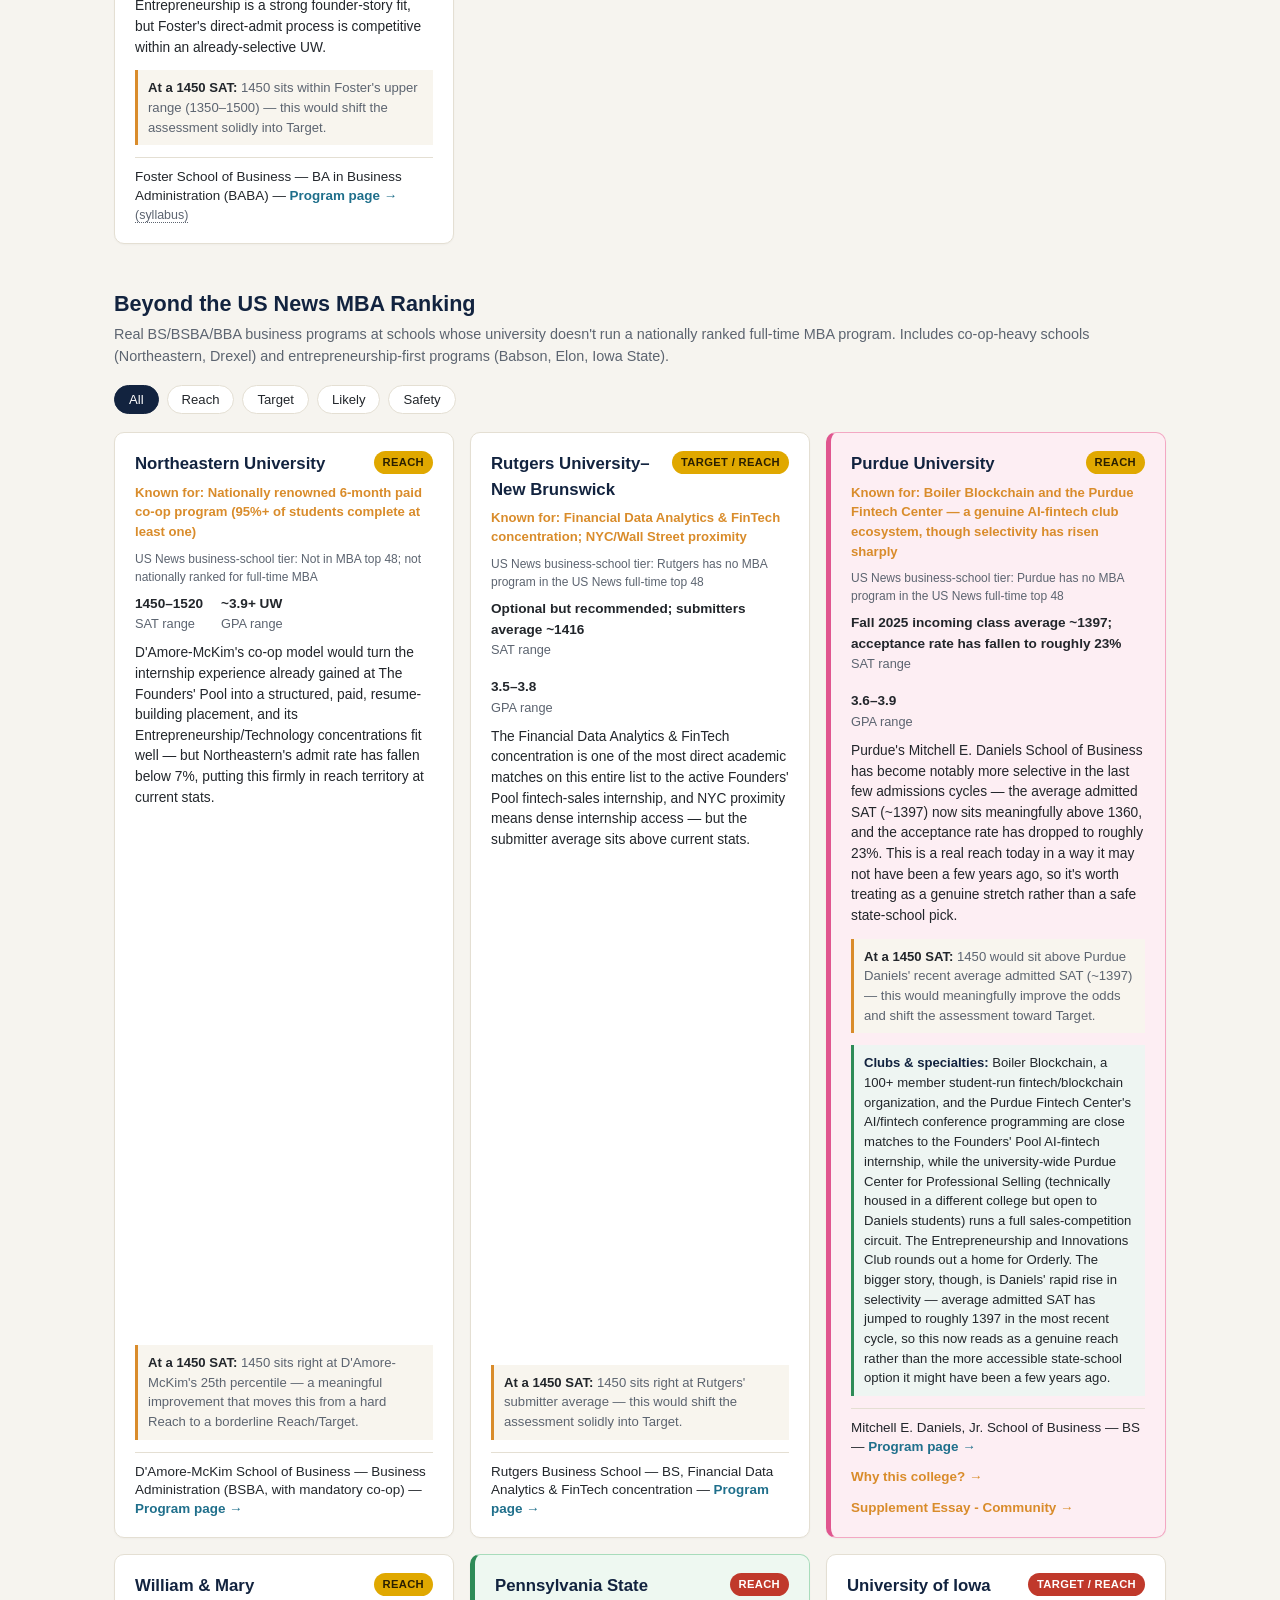
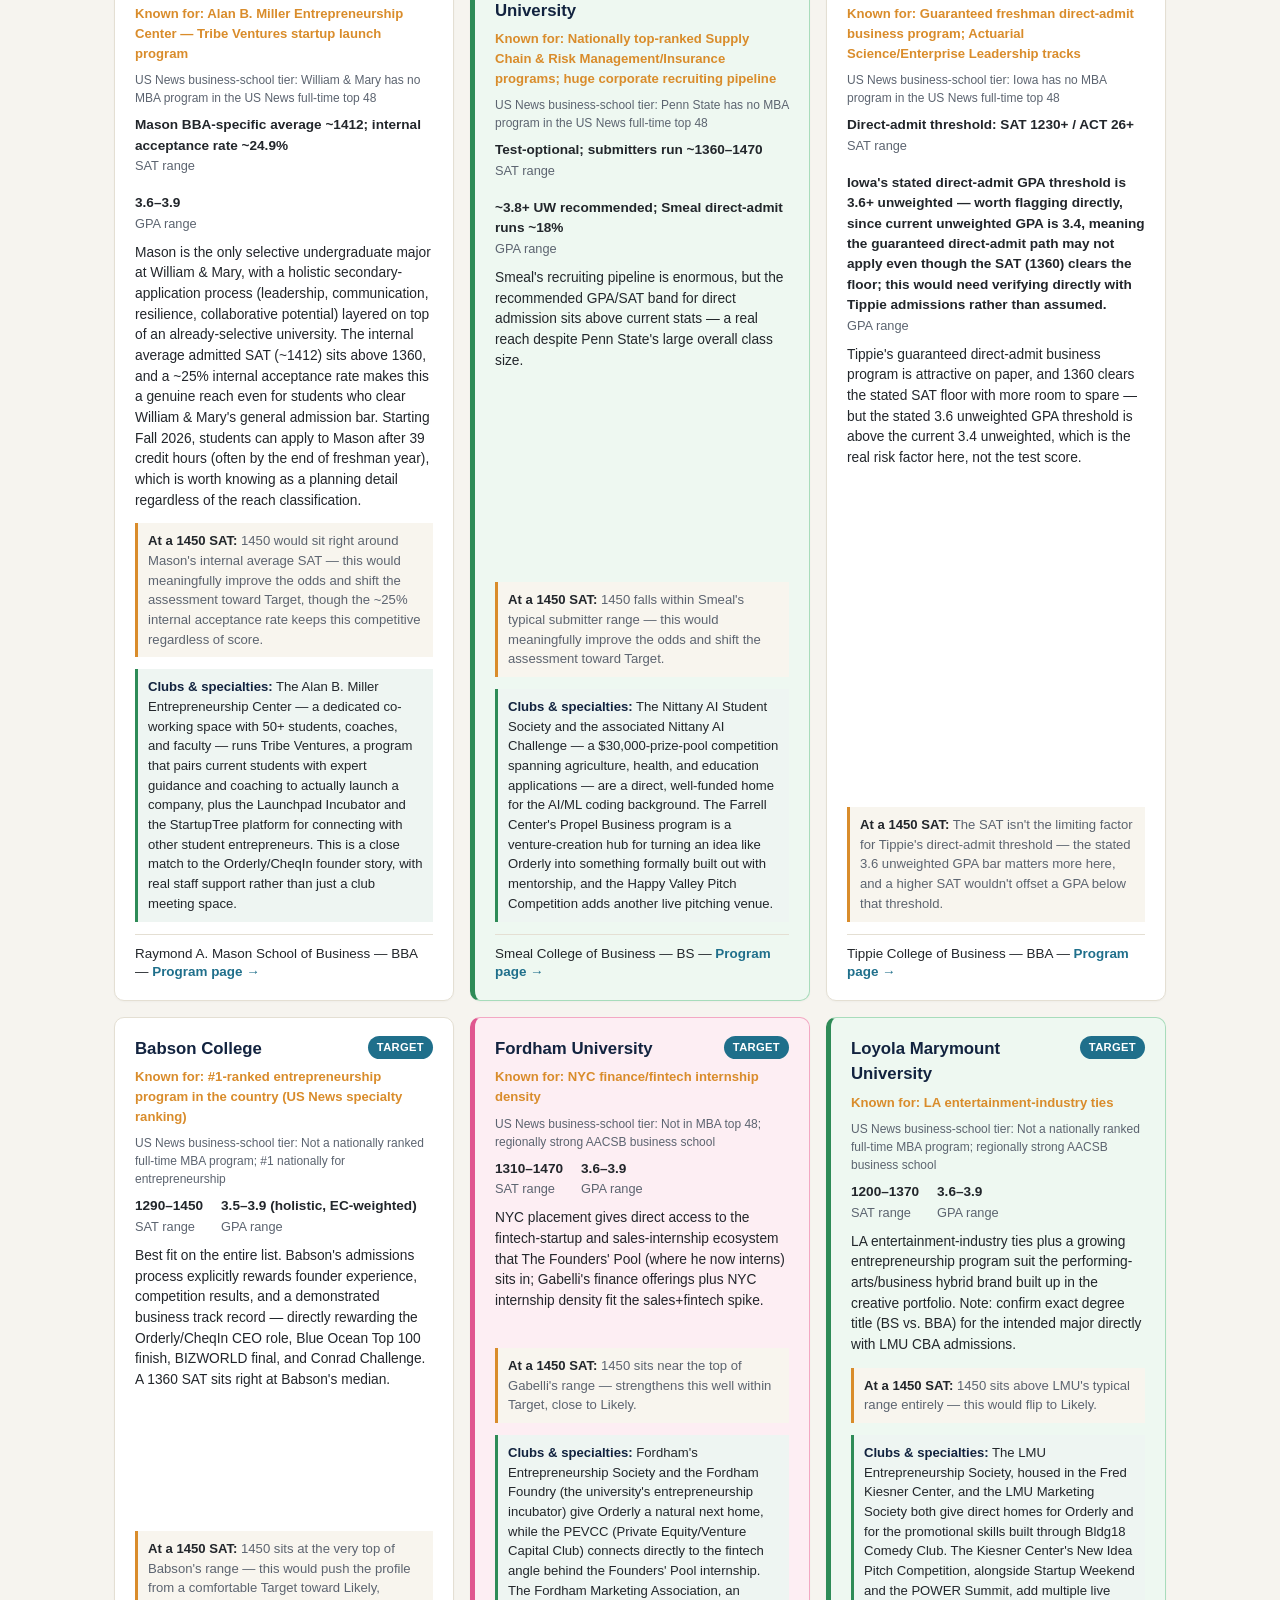
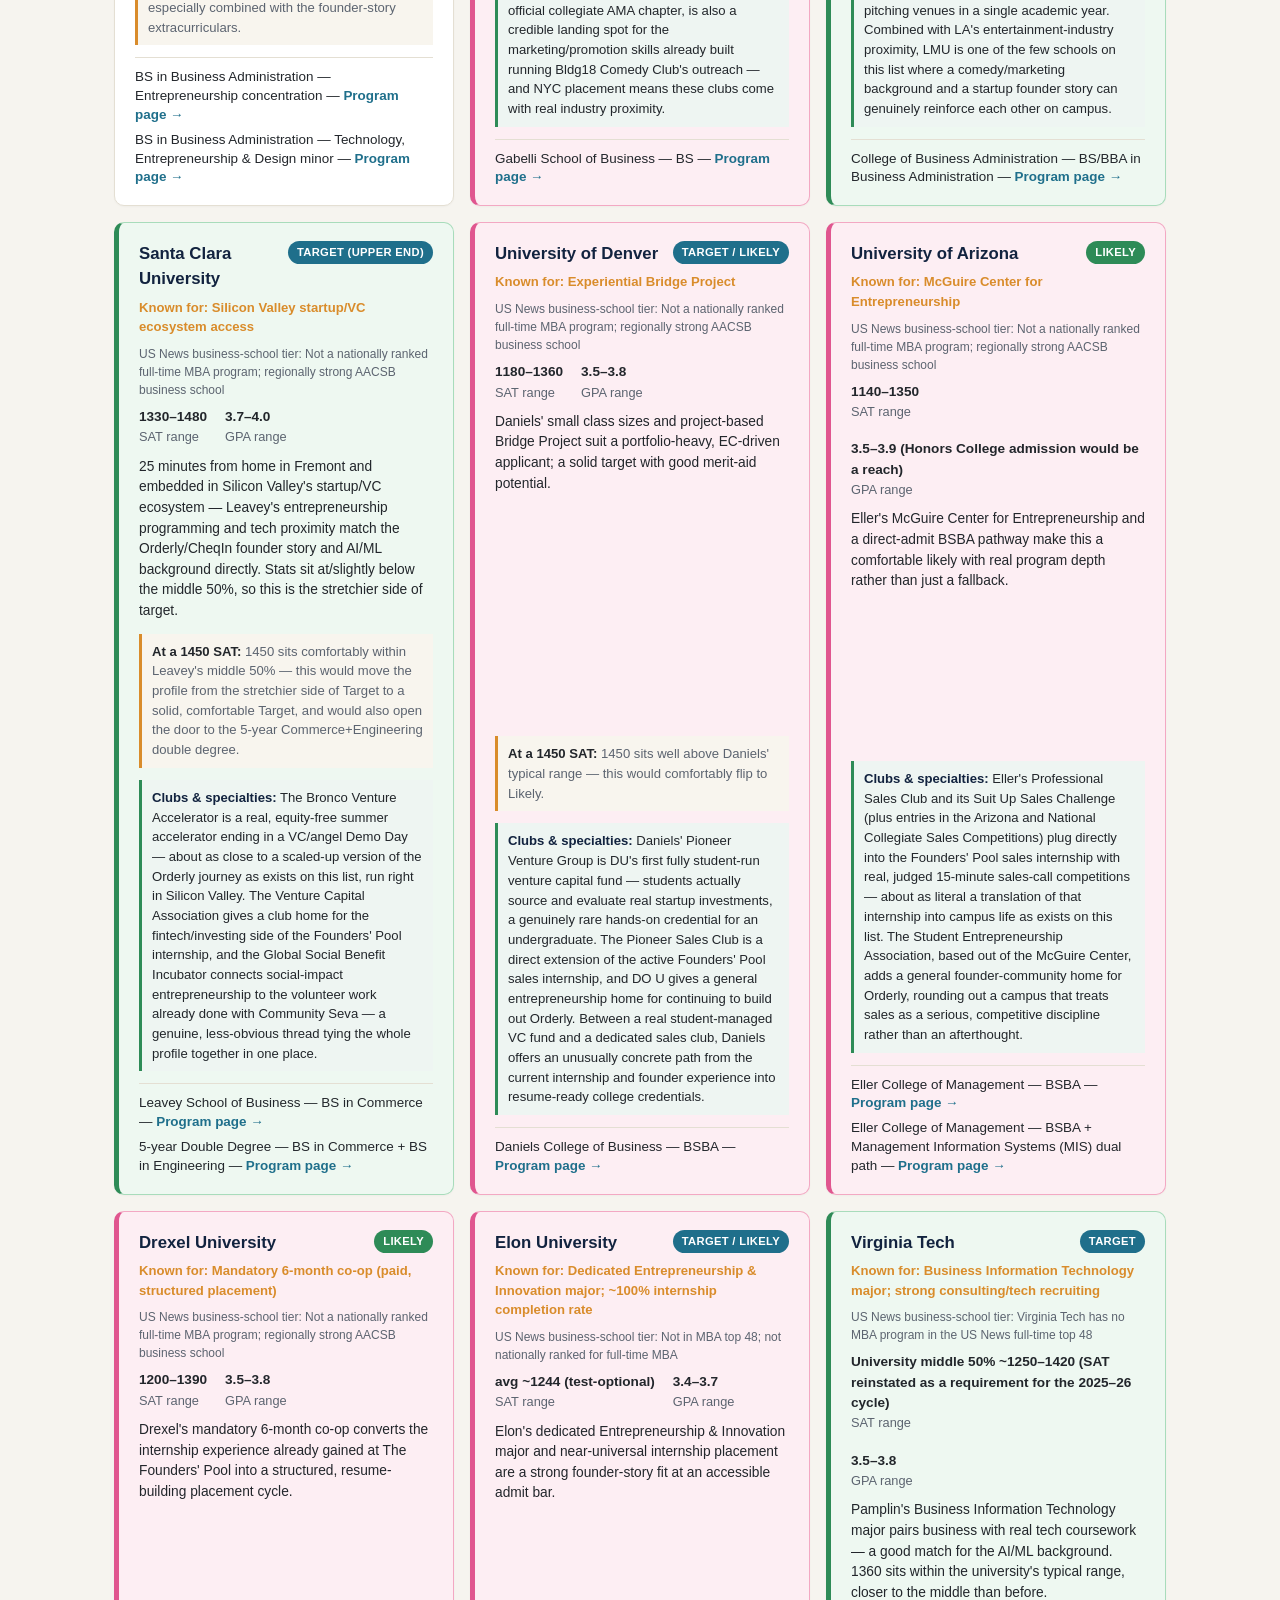
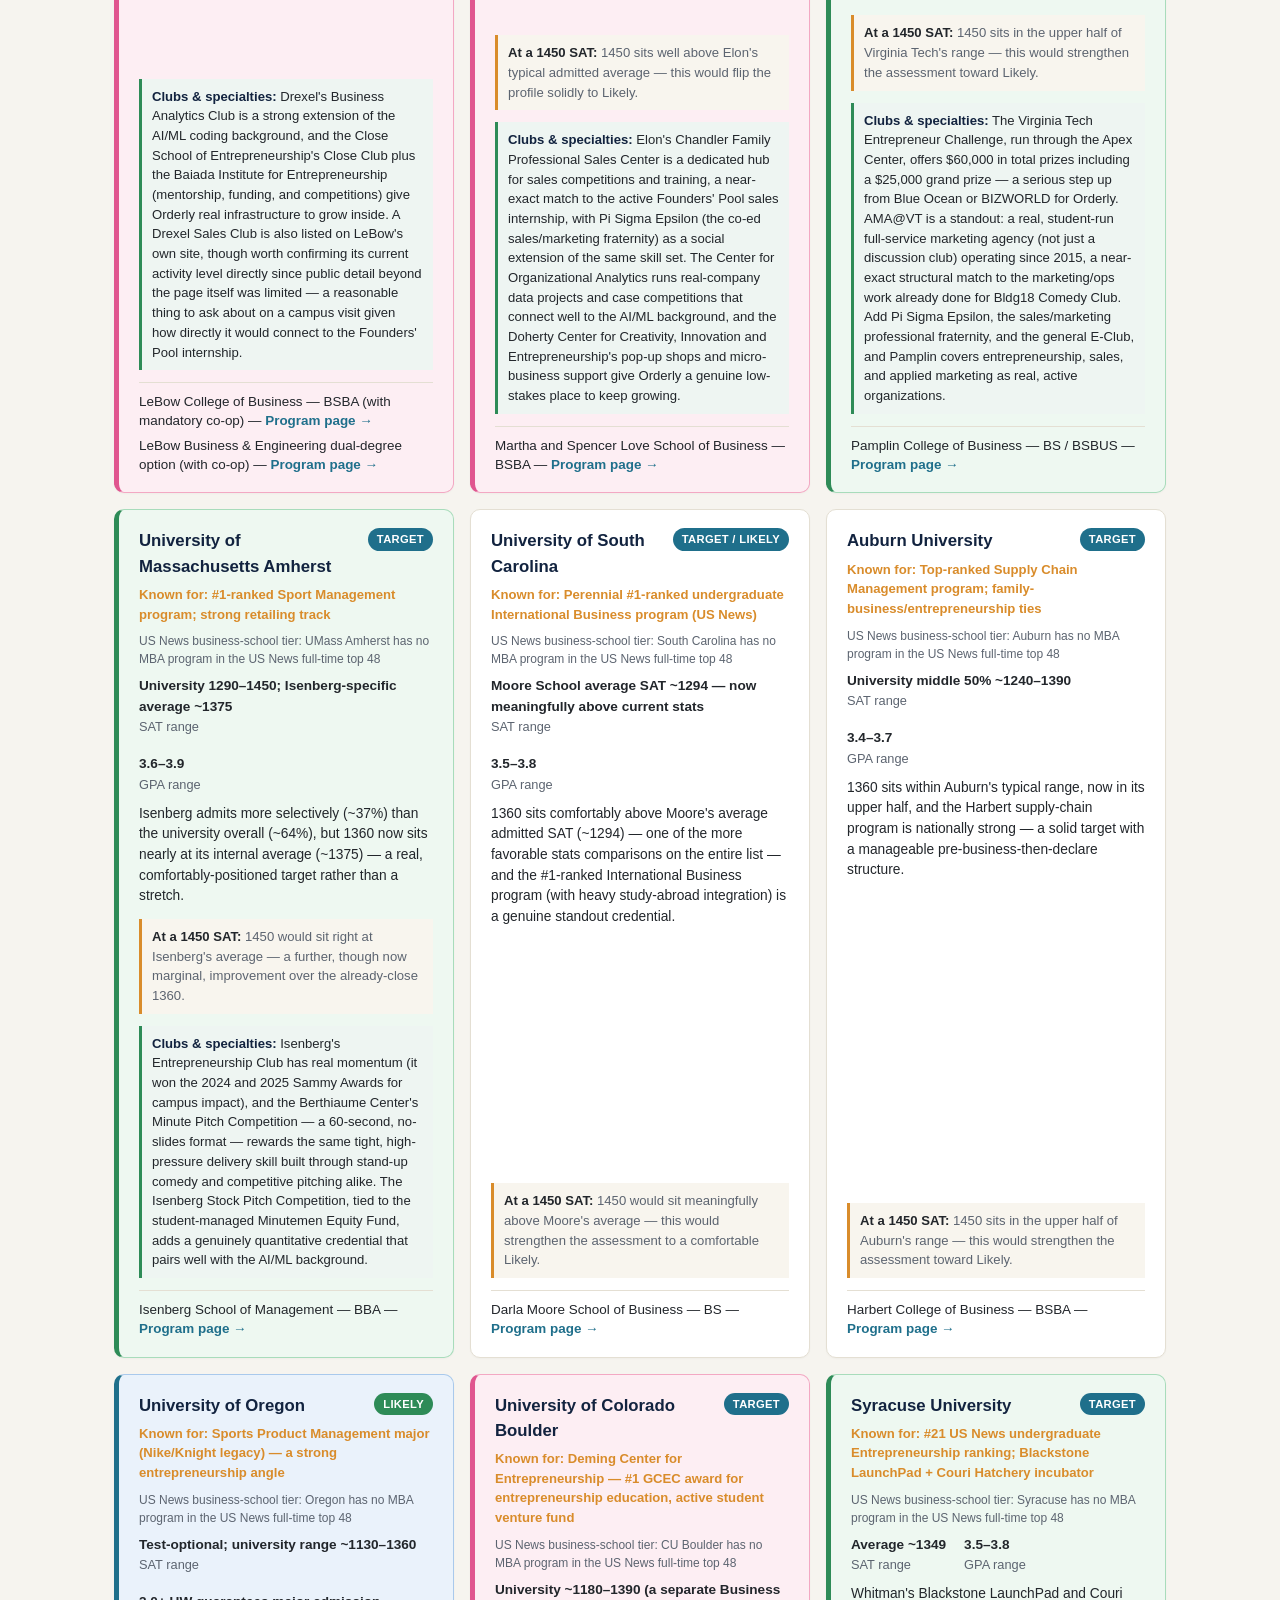
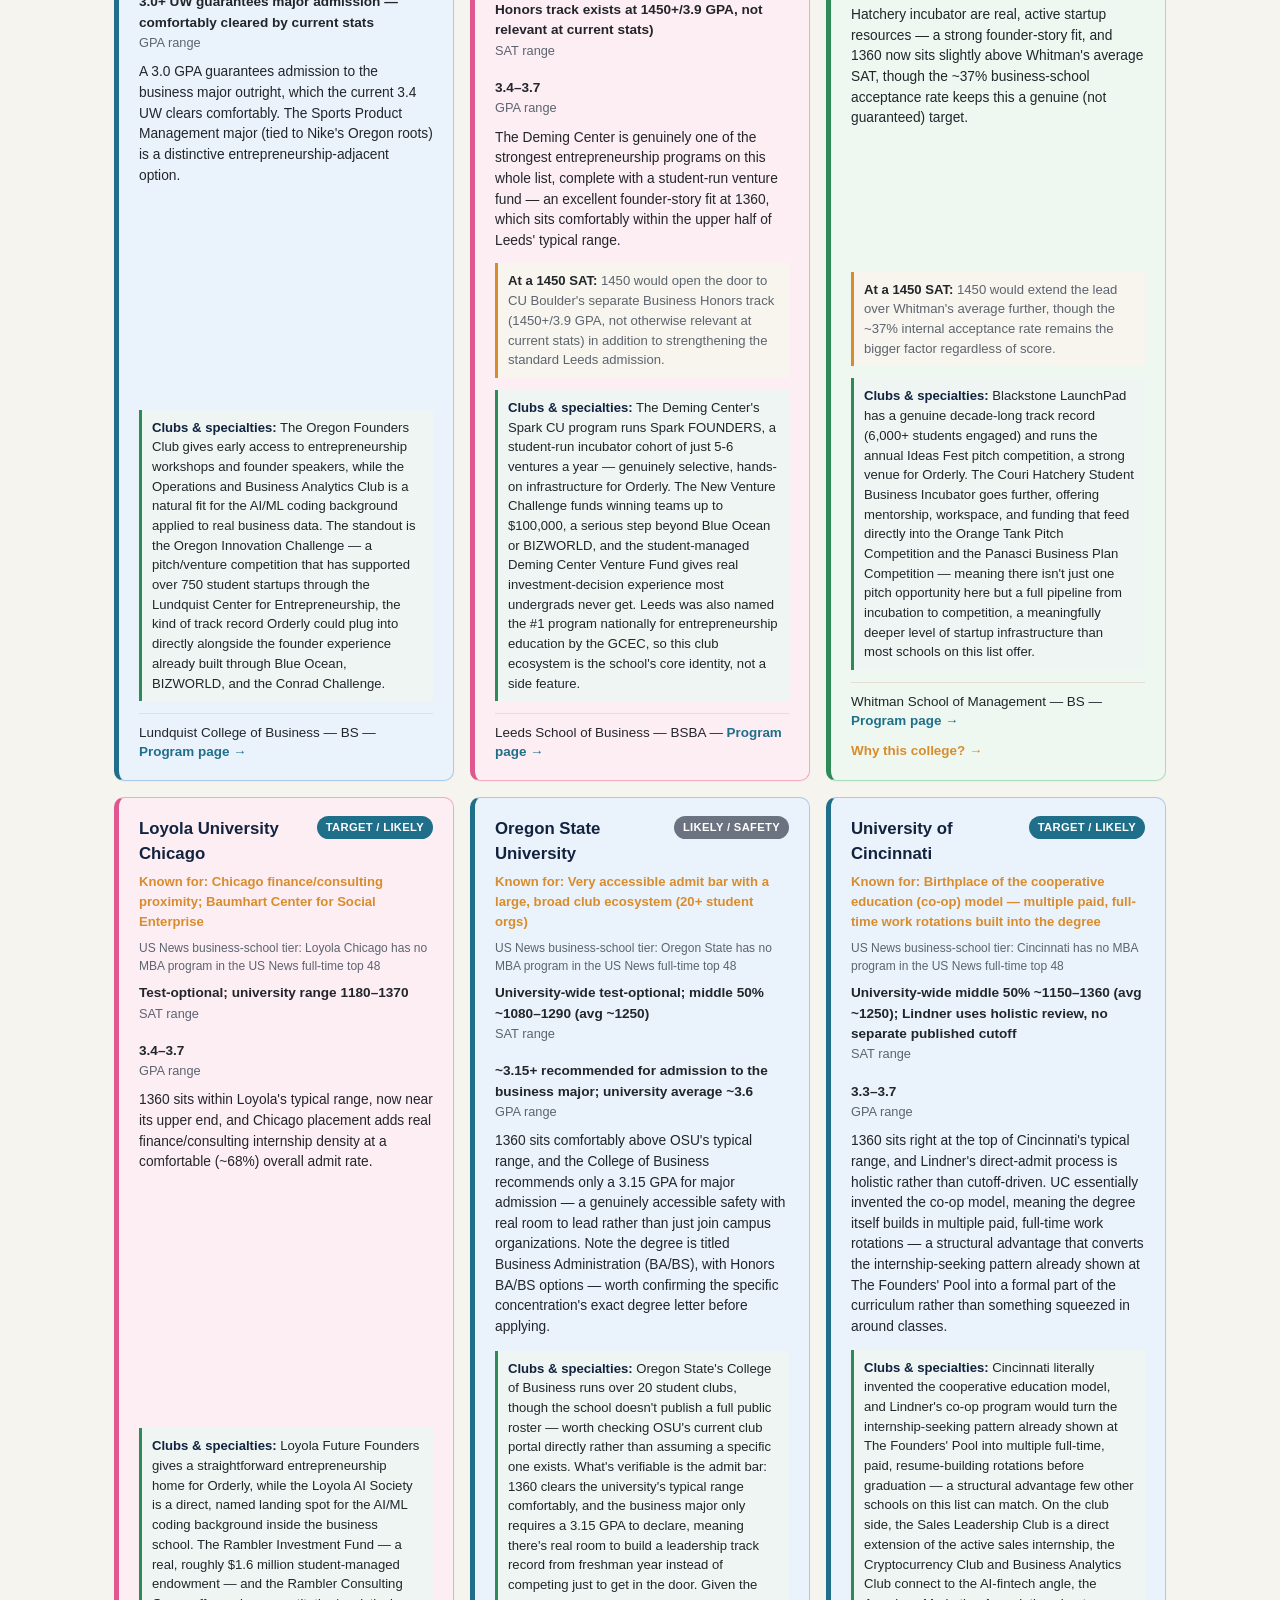
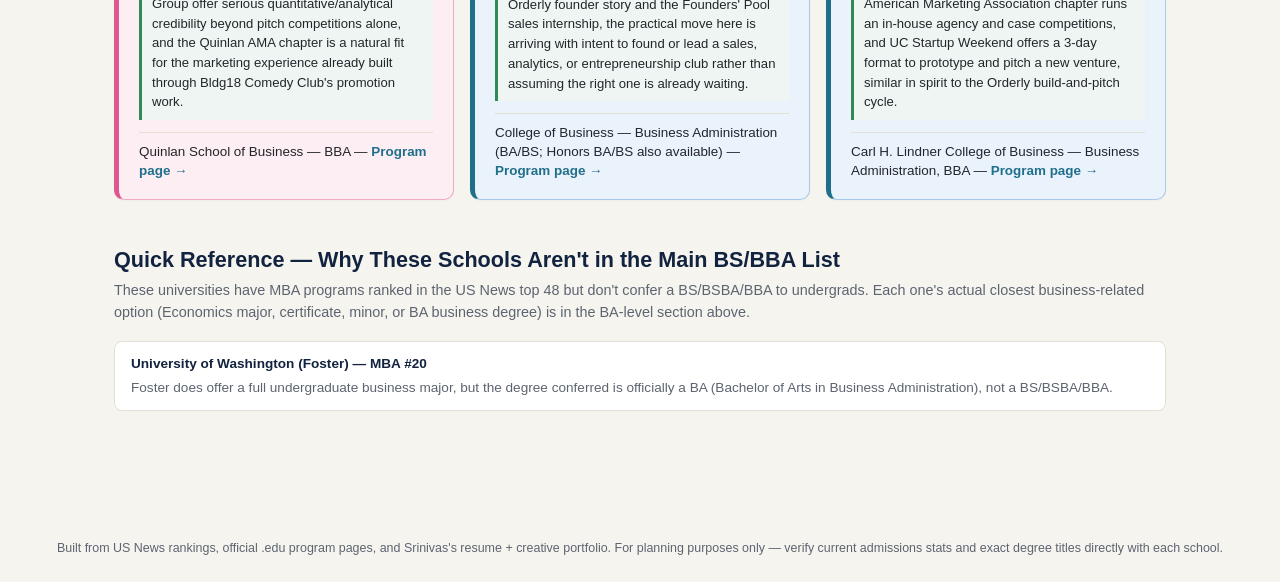
==== commit 029023cb: "More edit" ====
--- a/rohan-college-list/index.html
+++ b/rohan-college-list/index.html
@@ -97,7 +97,7 @@
 
   <section class="list-section" id="beyond-mba">
     <h2>Beyond the US News MBA Ranking</h2>
-    <p class="section-desc">Real BS/BSBA/BBA business programs at schools whose university doesn't run a nationally ranked full-time MBA program. Includes co-op-heavy schools (Northeastern, Drexel), entrepreneurship-first programs (Babson, Butler, Elon, Iowa State), test-blind/test-optional options (USD, Menlo, Champlain), and one deliberate outlier — Berklee's audition-free business/entrepreneurship track for the creative industries, given the performing-arts thread in the profile (note: Berklee's program is a BA, not a BS/BSBA/BBA).</p>
+    <p class="section-desc">Real BS/BSBA/BBA business programs at schools whose university doesn't run a nationally ranked full-time MBA program. Includes co-op-heavy schools (Northeastern, Drexel) and entrepreneurship-first programs (Babson, Elon, Iowa State).</p>
     <div class="controls" id="beyond-mba-controls">
       <button class="filter-btn active" data-filter="all">All</button>
       <button class="filter-btn" data-filter="reach">Reach</button>
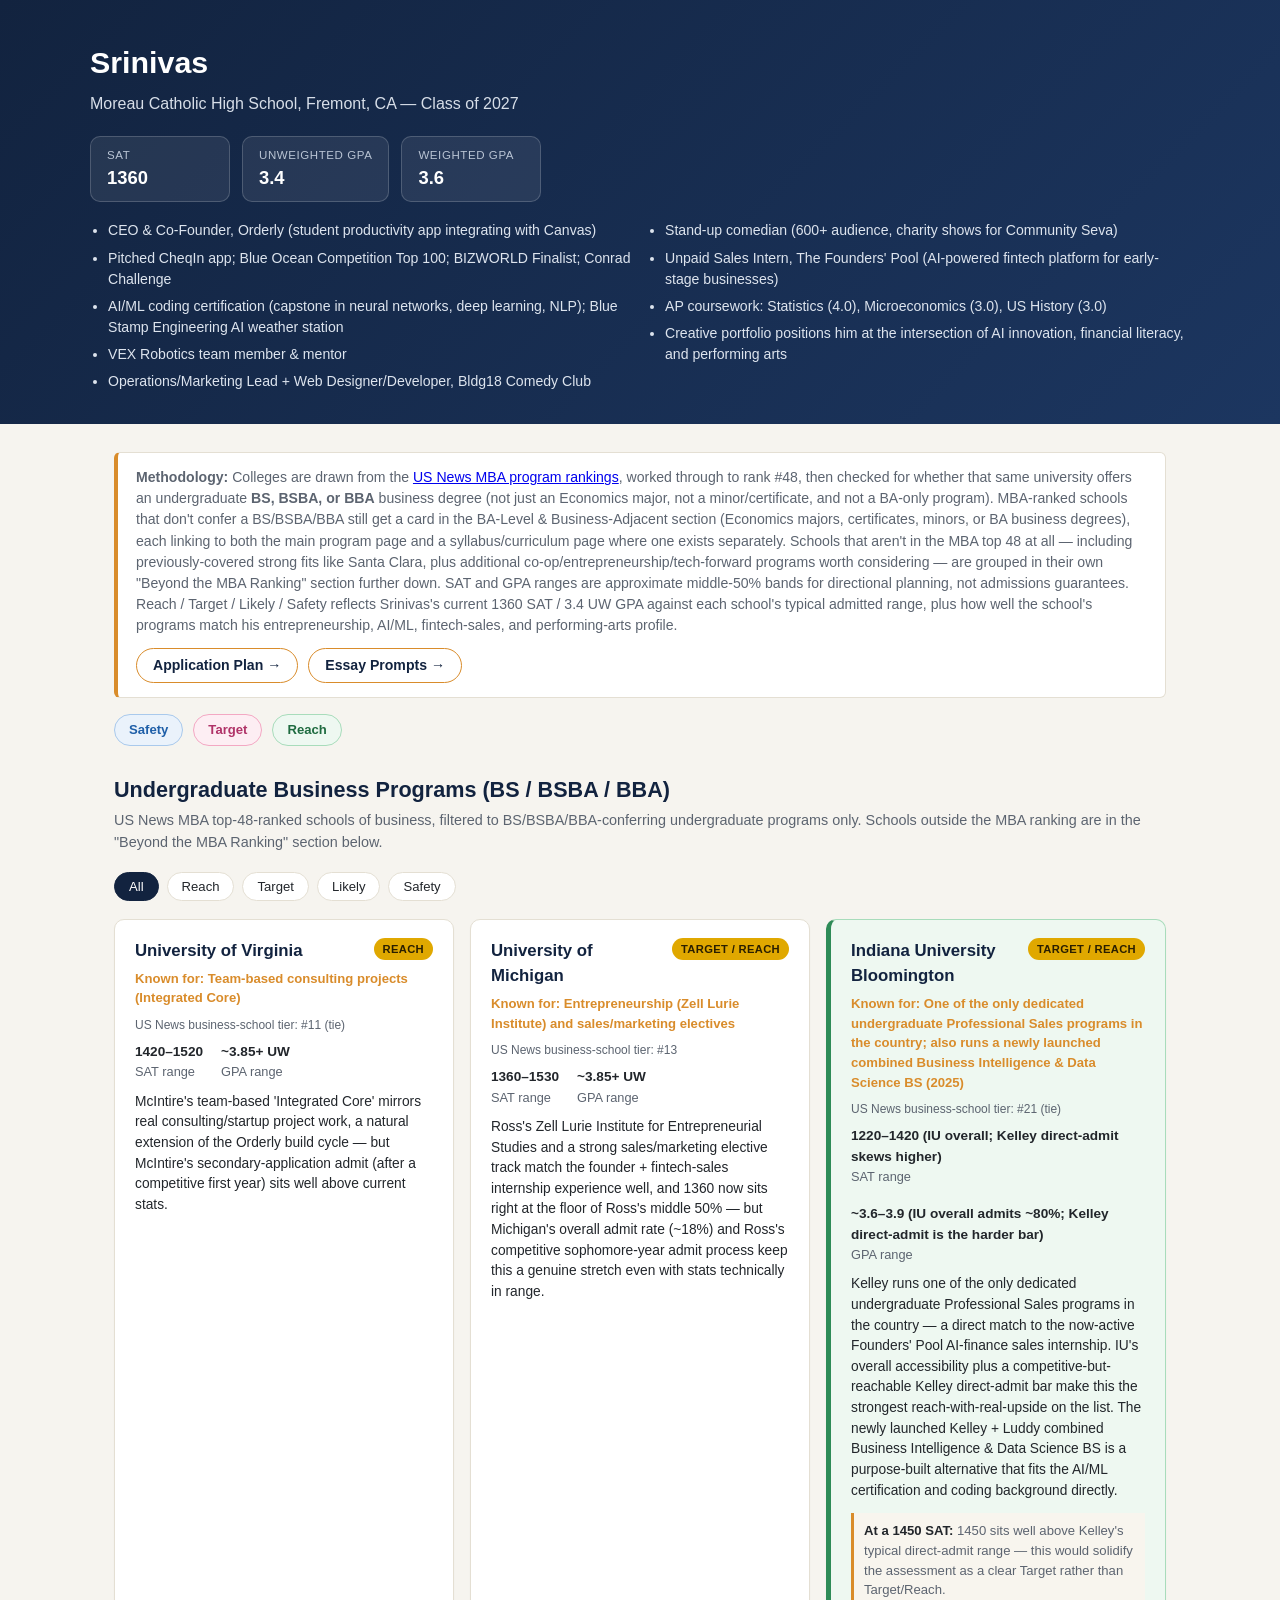
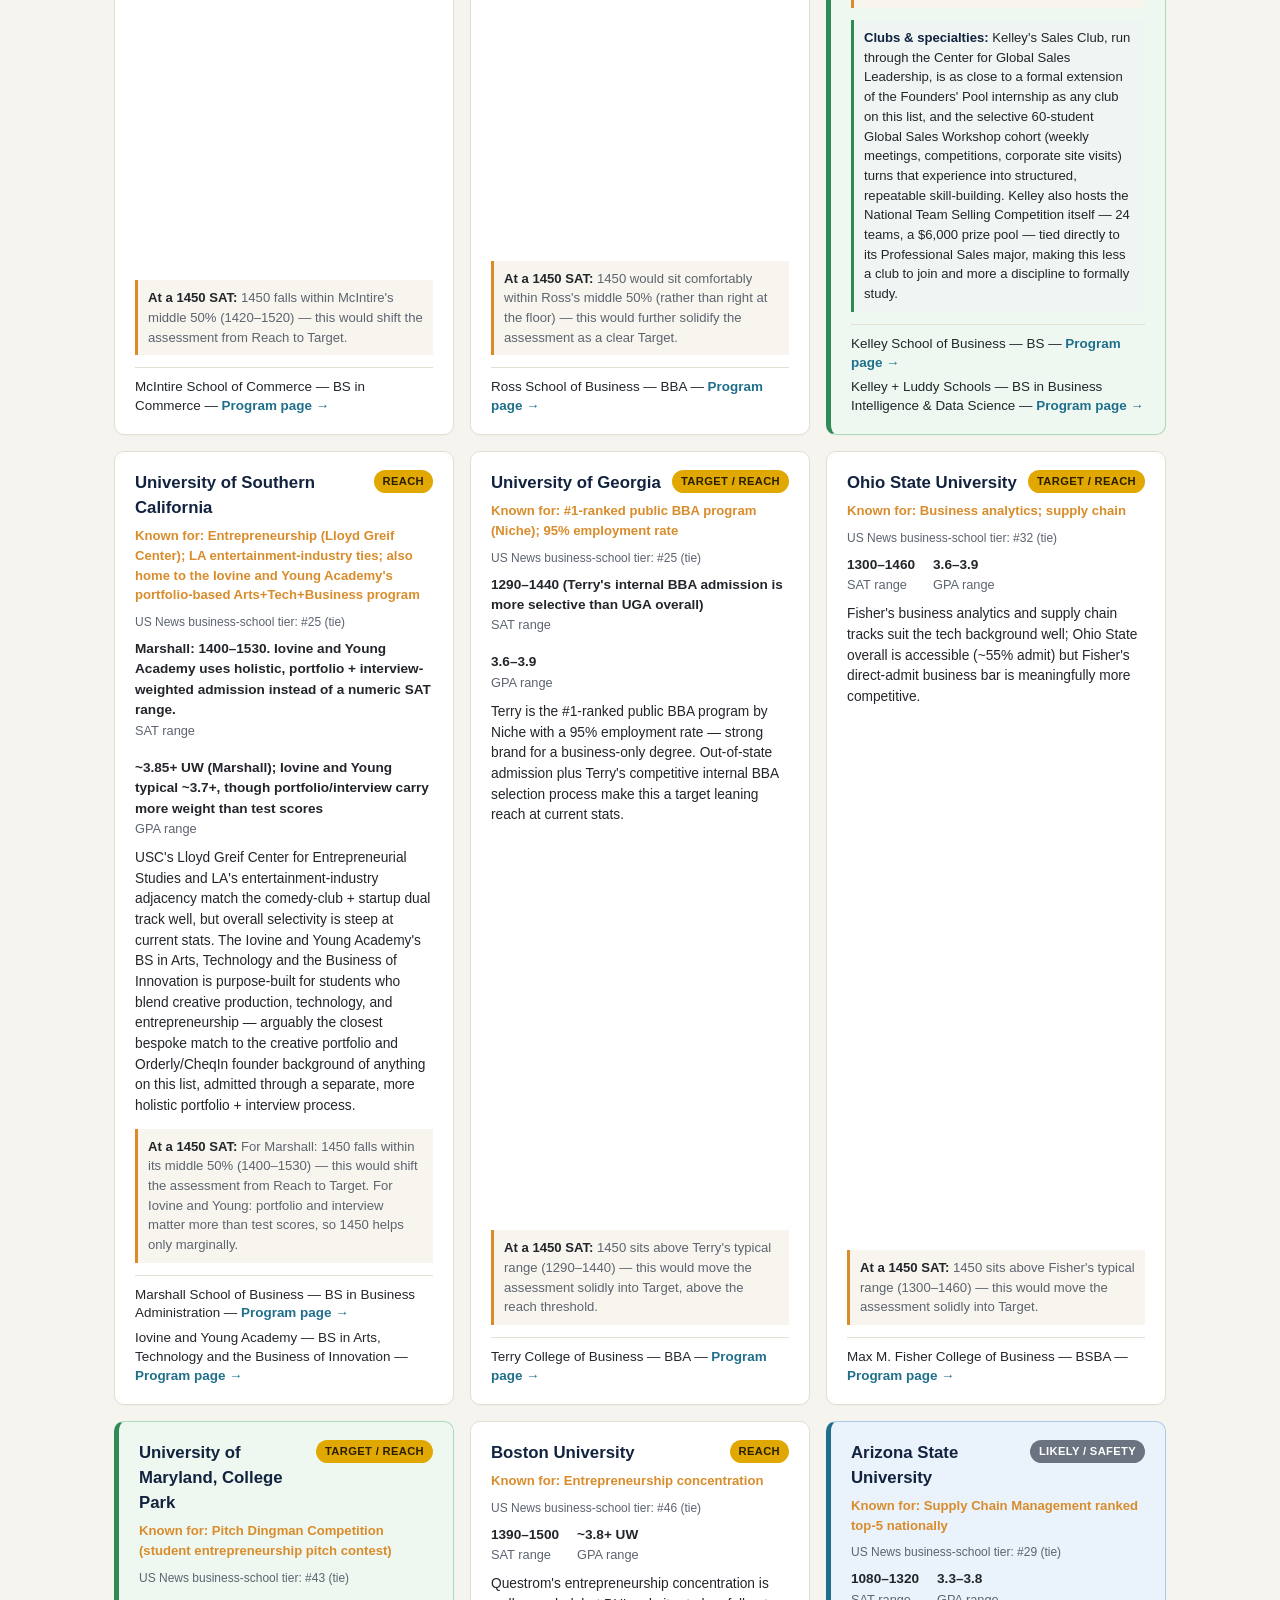
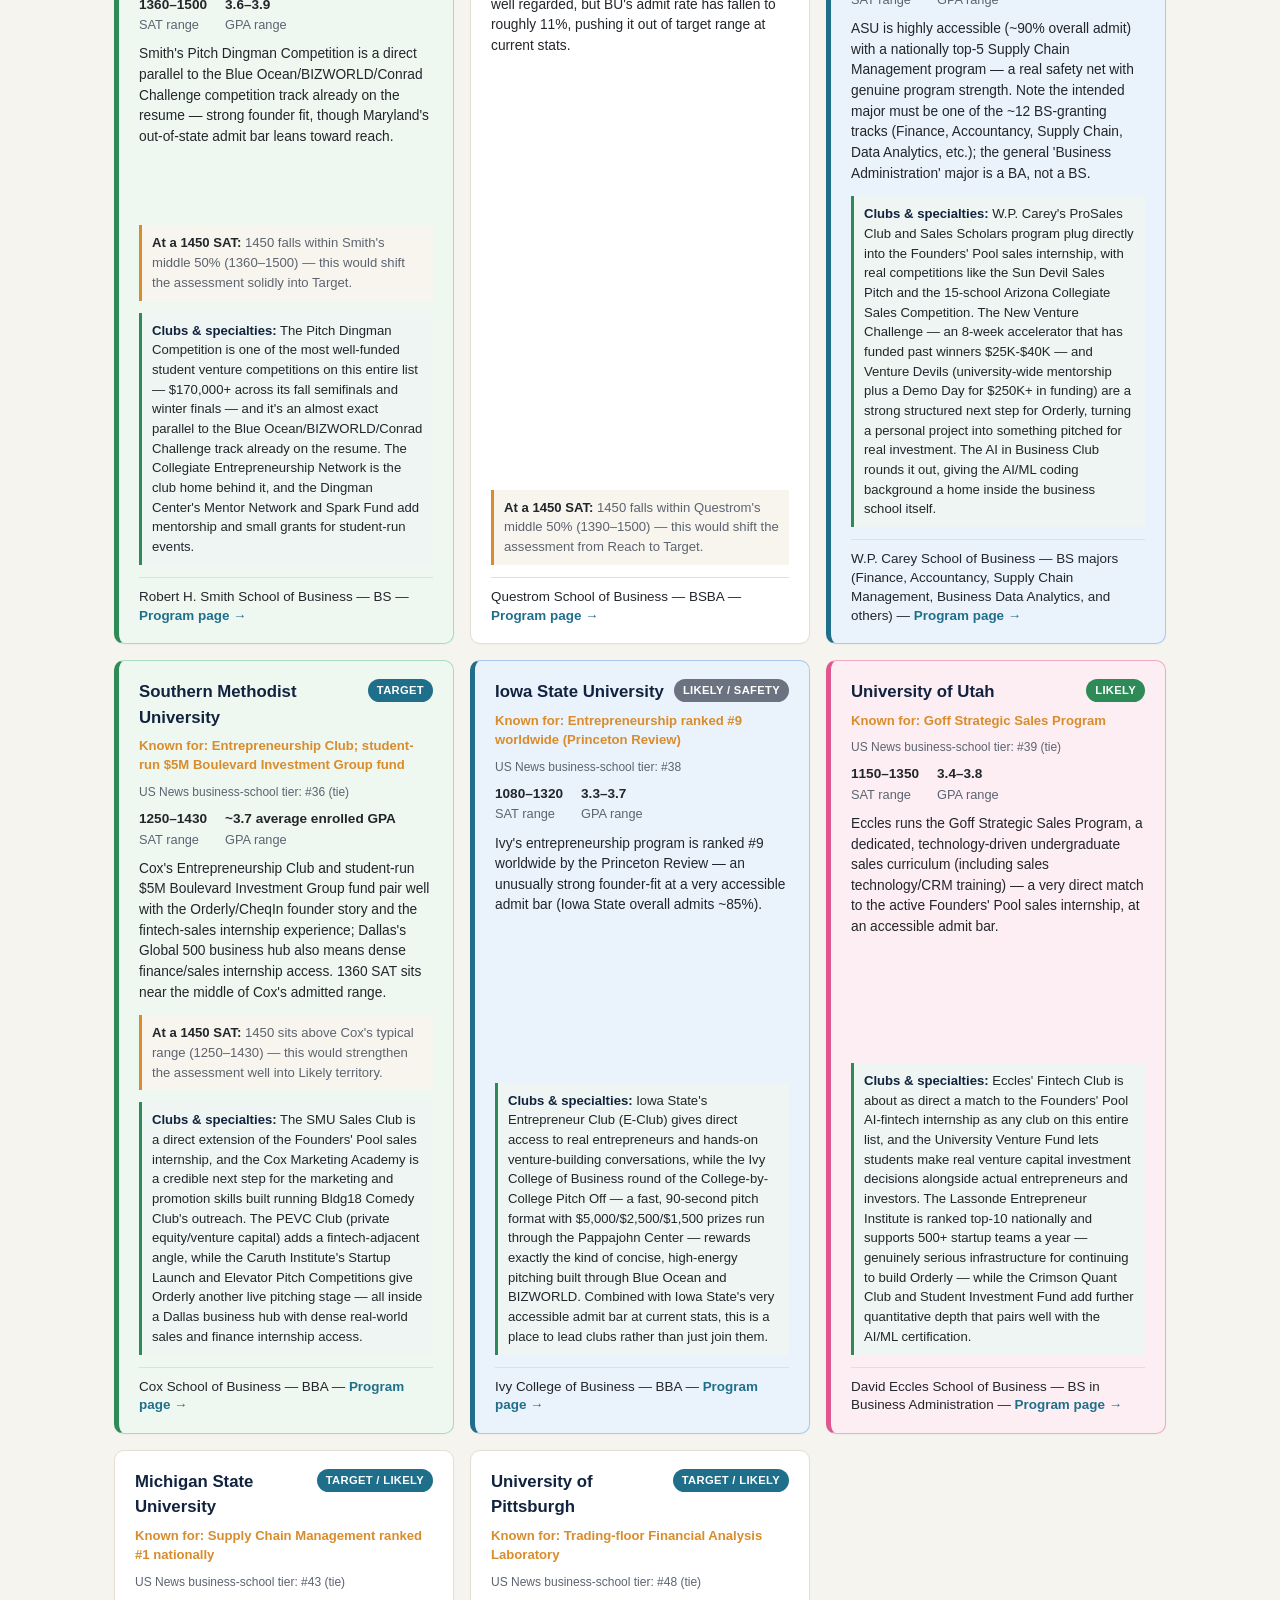
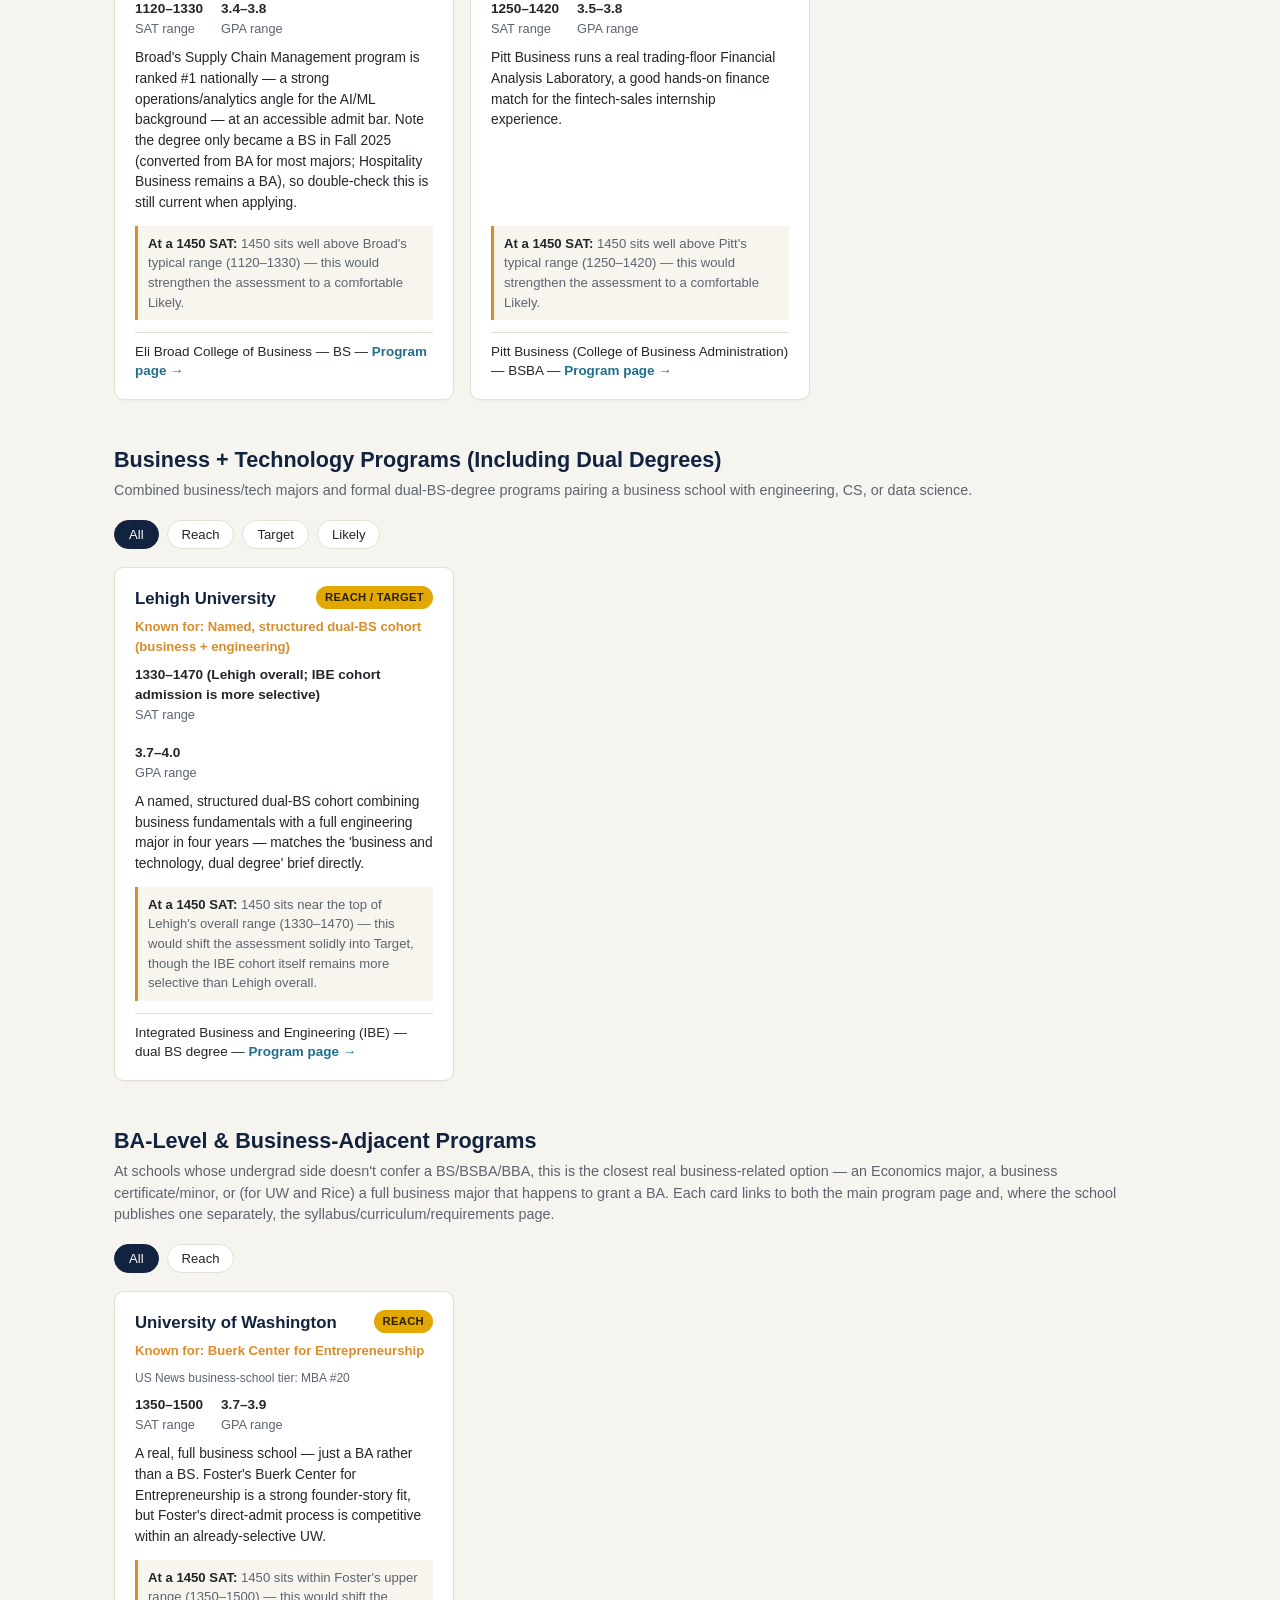
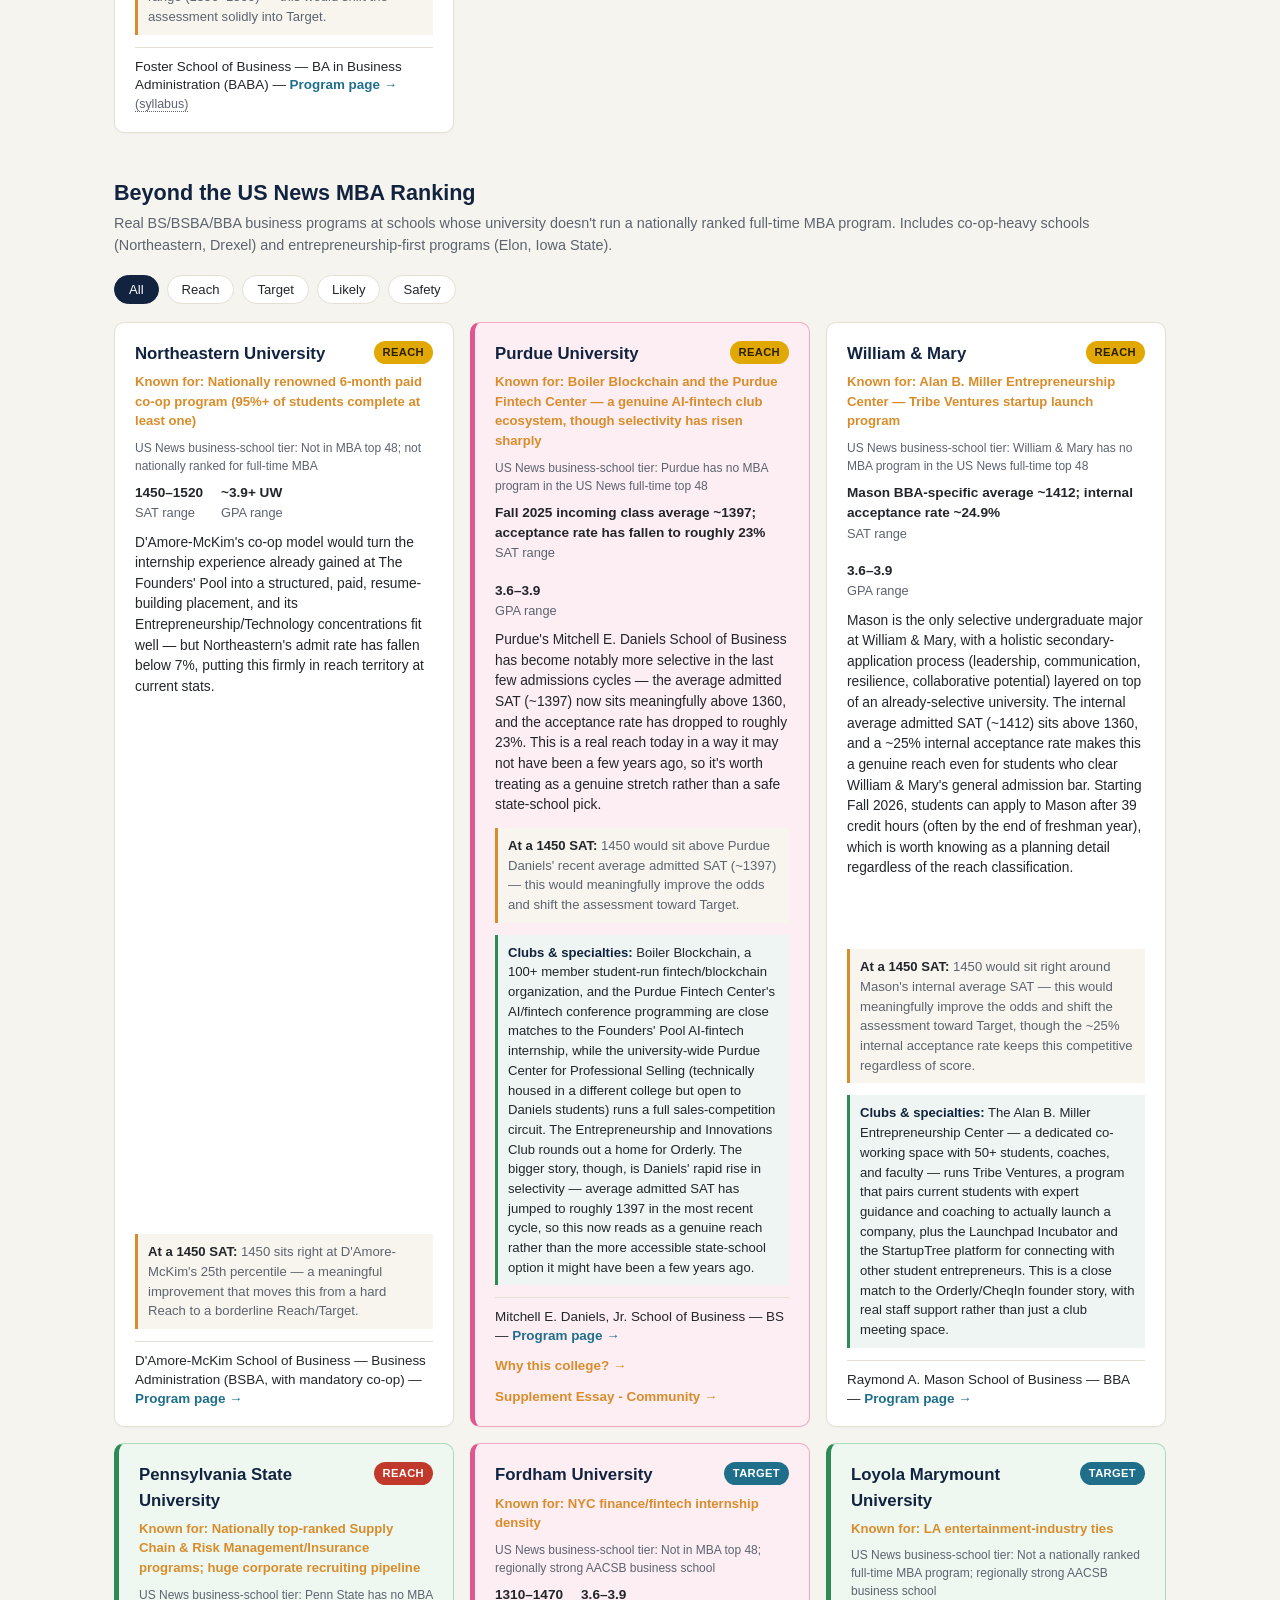
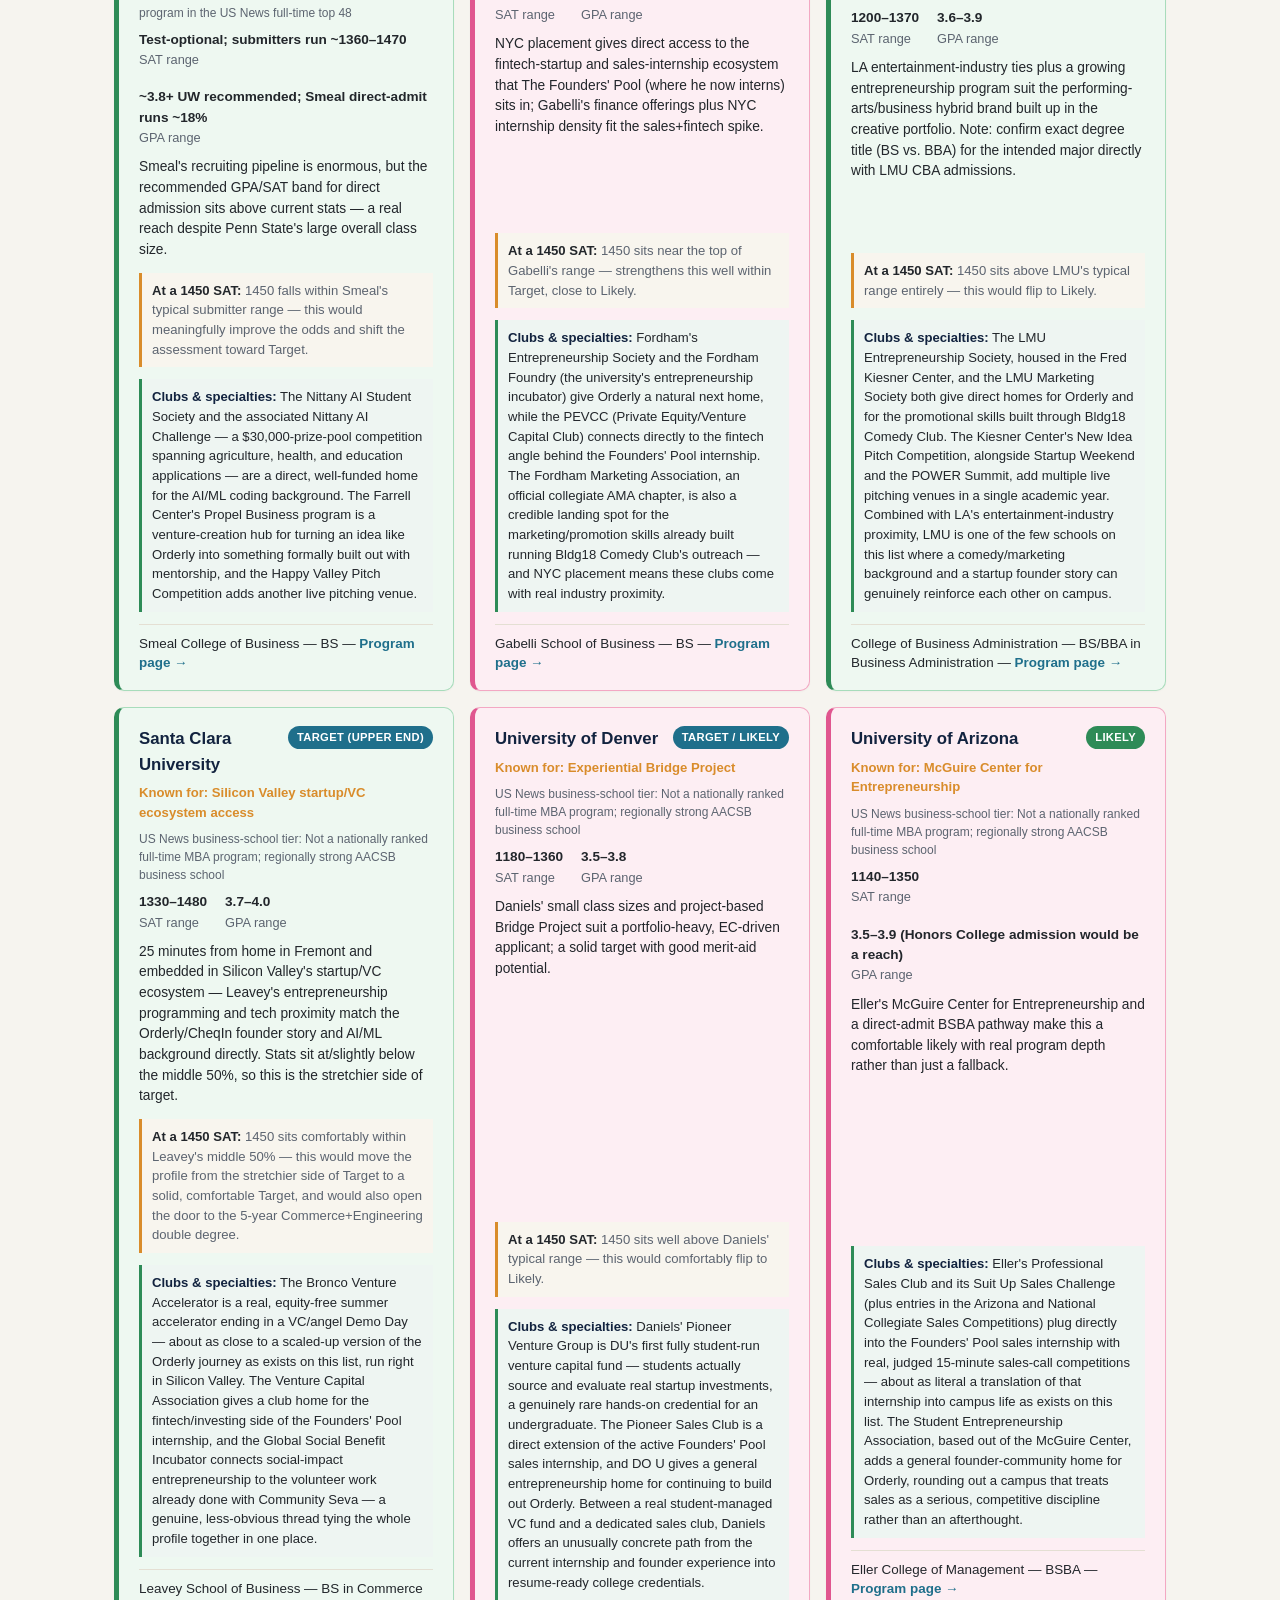
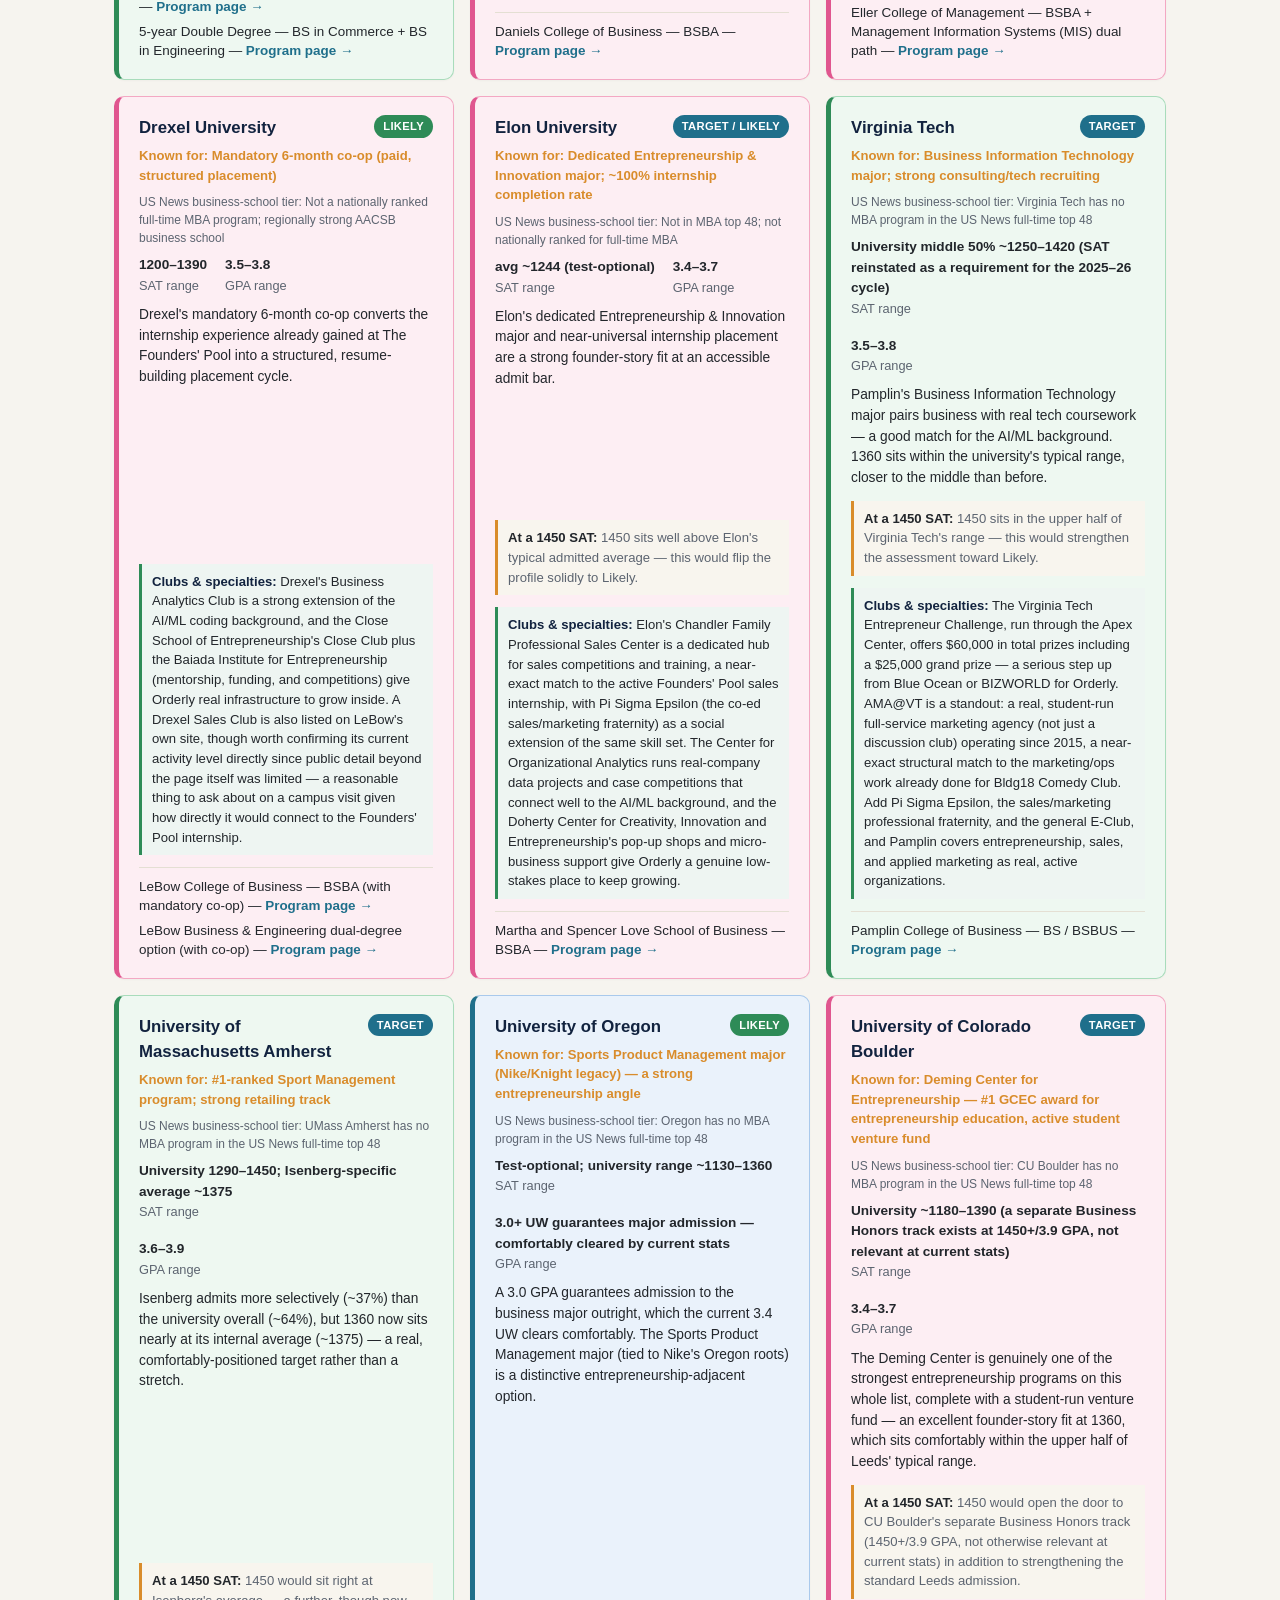
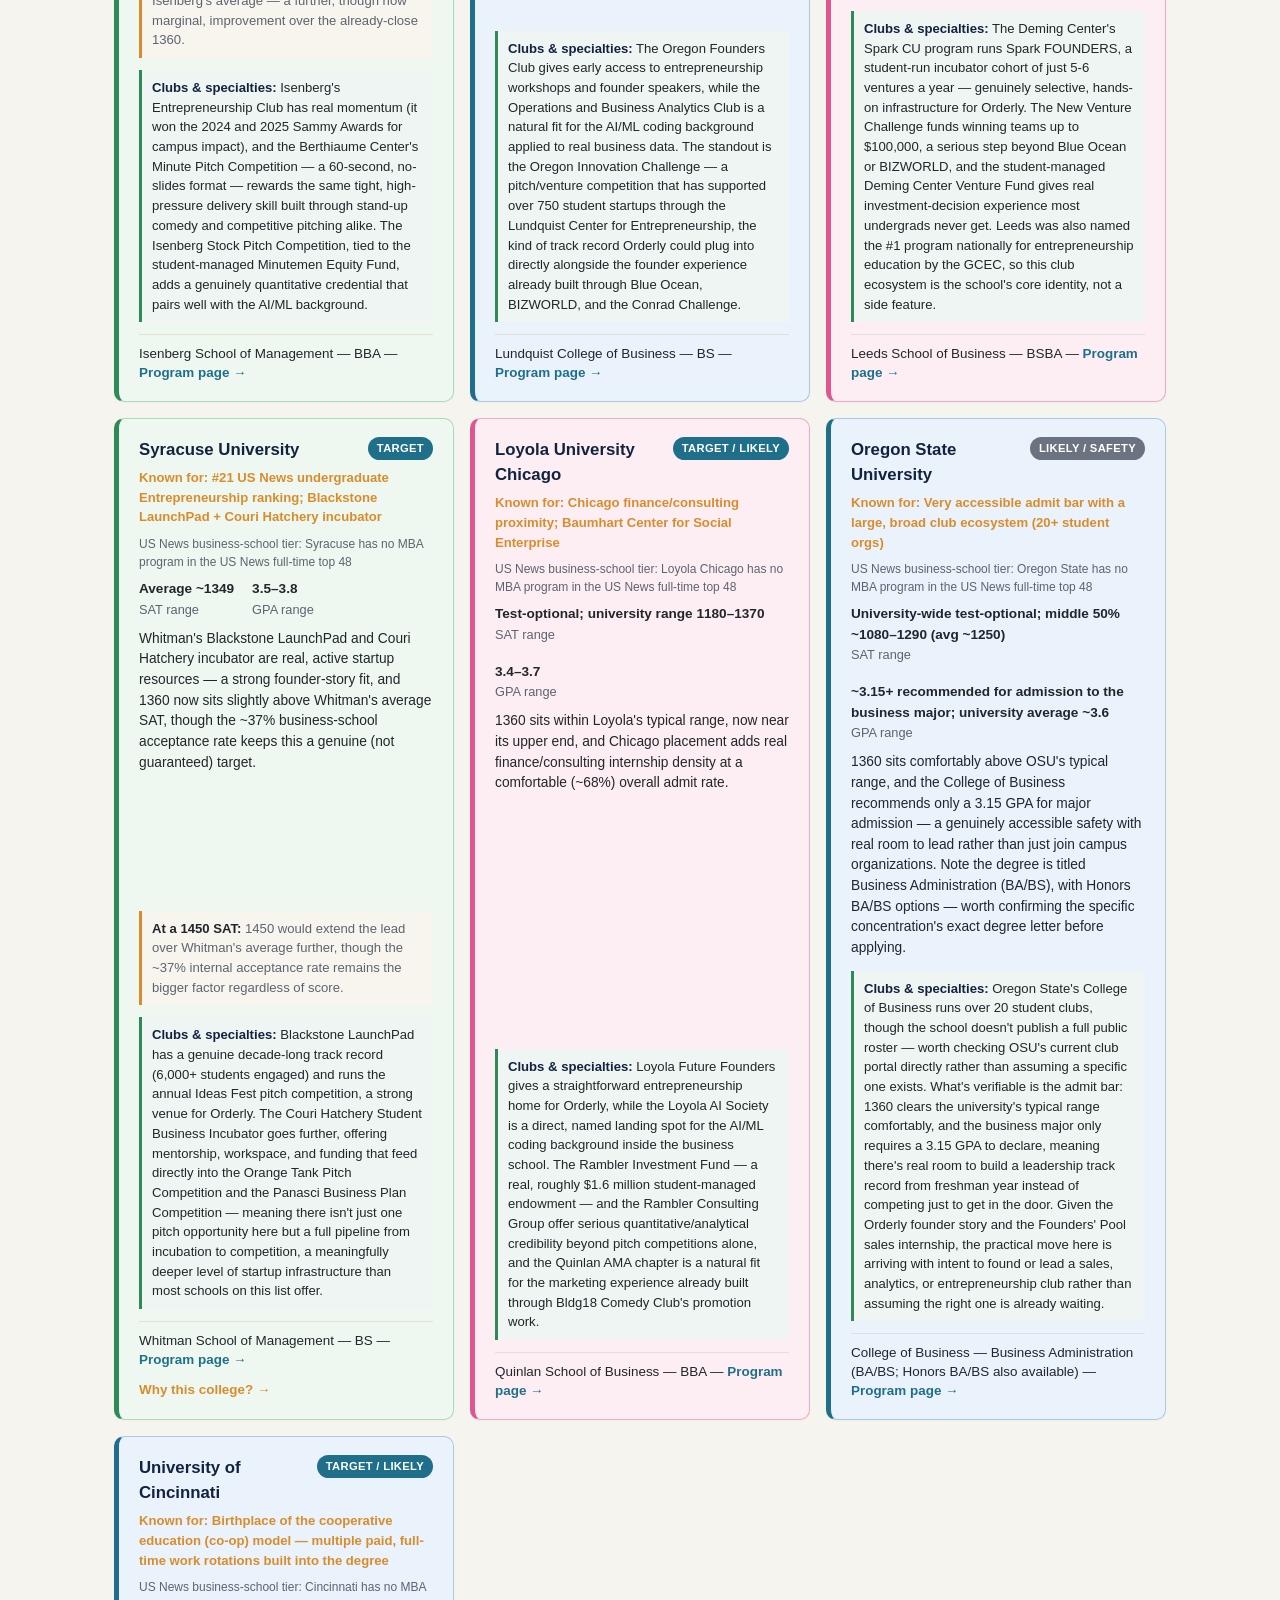
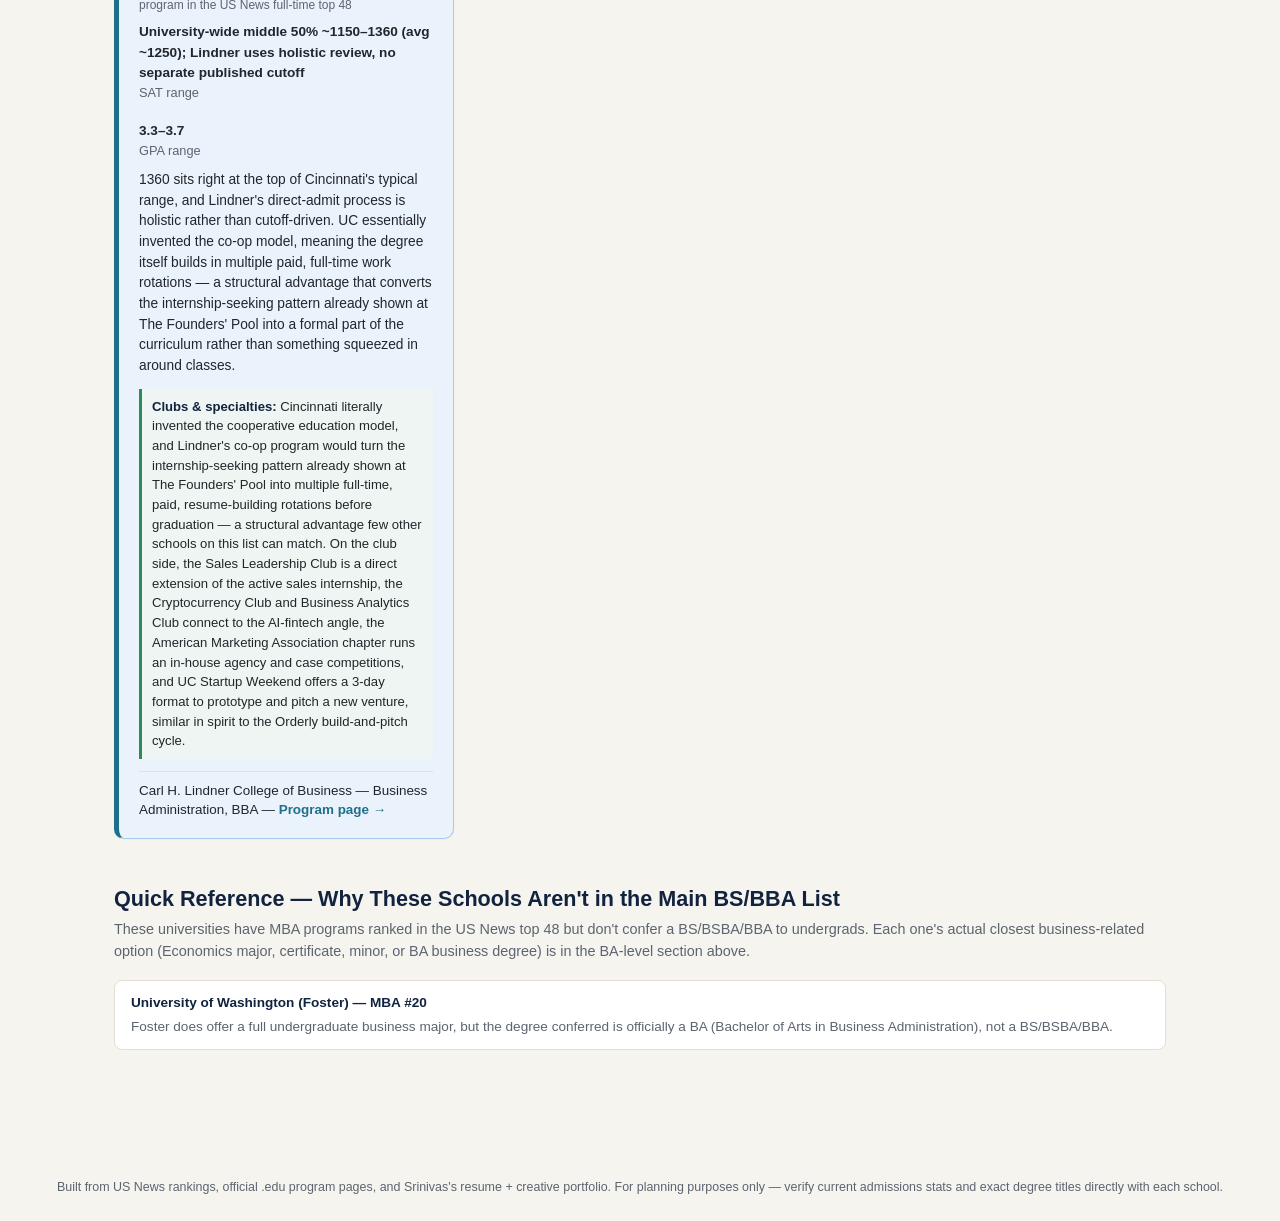
==== commit 0f004dc8: "More edit" ====
--- a/rohan-college-list/index.html
+++ b/rohan-college-list/index.html
@@ -41,15 +41,15 @@
     and not a BA-only program). MBA-ranked schools that don't confer a BS/BSBA/BBA still get a card in the
     BA-Level &amp; Business-Adjacent section (Economics majors, certificates, minors, or BA business degrees),
     each linking to both the main program page and a syllabus/curriculum page where one exists separately.
-    Schools that aren't in the MBA top 48 at all — including previously-covered strong fits like Babson,
-    Bentley, and Santa Clara, plus additional co-op/entrepreneurship/tech-forward programs worth
+    Schools that aren't in the MBA top 48 at all — including previously-covered strong fits like Santa Clara,
+    plus additional co-op/entrepreneurship/tech-forward programs worth
     considering — are grouped in their own "Beyond the MBA Ranking" section further down.
     SAT and GPA ranges are approximate middle-50% bands for directional planning, not admissions guarantees.
     Reach / Target / Likely / Safety reflects Srinivas's current 1360 SAT / 3.4 UW GPA against each school's typical
     admitted range, plus how well the school's programs match his entrepreneurship, AI/ML, fintech-sales, and
     performing-arts profile.
     <div class="app-plan-row">
-      <a class="app-plan-link" href="https://claude.ai/code/artifact/2123e150-79f8-432c-8c90-f63f70b77cc3?open_in_browser=1&via=user_open&org=5ba6cdb4-9594-4906-9ede-5a4c95bff8eb" target="_blank" rel="noopener">Application Plan &rarr;</a>
+      <a class="app-plan-link" href="https://claude.ai/code/artifact/2123e150-79f8-432c-8c90-f63f70b77cc3" target="_blank" rel="noopener">Application Plan &rarr;</a>
       <a class="app-plan-link" href="https://docs.google.com/document/d/1VtOhUBAHsZF0vdAzVjt6PjclpzwPeW0A13DQEbzpd-E/edit?tab=t.0" target="_blank" rel="noopener">Essay Prompts &rarr;</a>
     </div>
   </div>
@@ -97,7 +97,7 @@
 
   <section class="list-section" id="beyond-mba">
     <h2>Beyond the US News MBA Ranking</h2>
-    <p class="section-desc">Real BS/BSBA/BBA business programs at schools whose university doesn't run a nationally ranked full-time MBA program. Includes co-op-heavy schools (Northeastern, Drexel) and entrepreneurship-first programs (Babson, Elon, Iowa State).</p>
+    <p class="section-desc">Real BS/BSBA/BBA business programs at schools whose university doesn't run a nationally ranked full-time MBA program. Includes co-op-heavy schools (Northeastern, Drexel) and entrepreneurship-first programs (Elon, Iowa State).</p>
     <div class="controls" id="beyond-mba-controls">
       <button class="filter-btn active" data-filter="all">All</button>
       <button class="filter-btn" data-filter="reach">Reach</button>
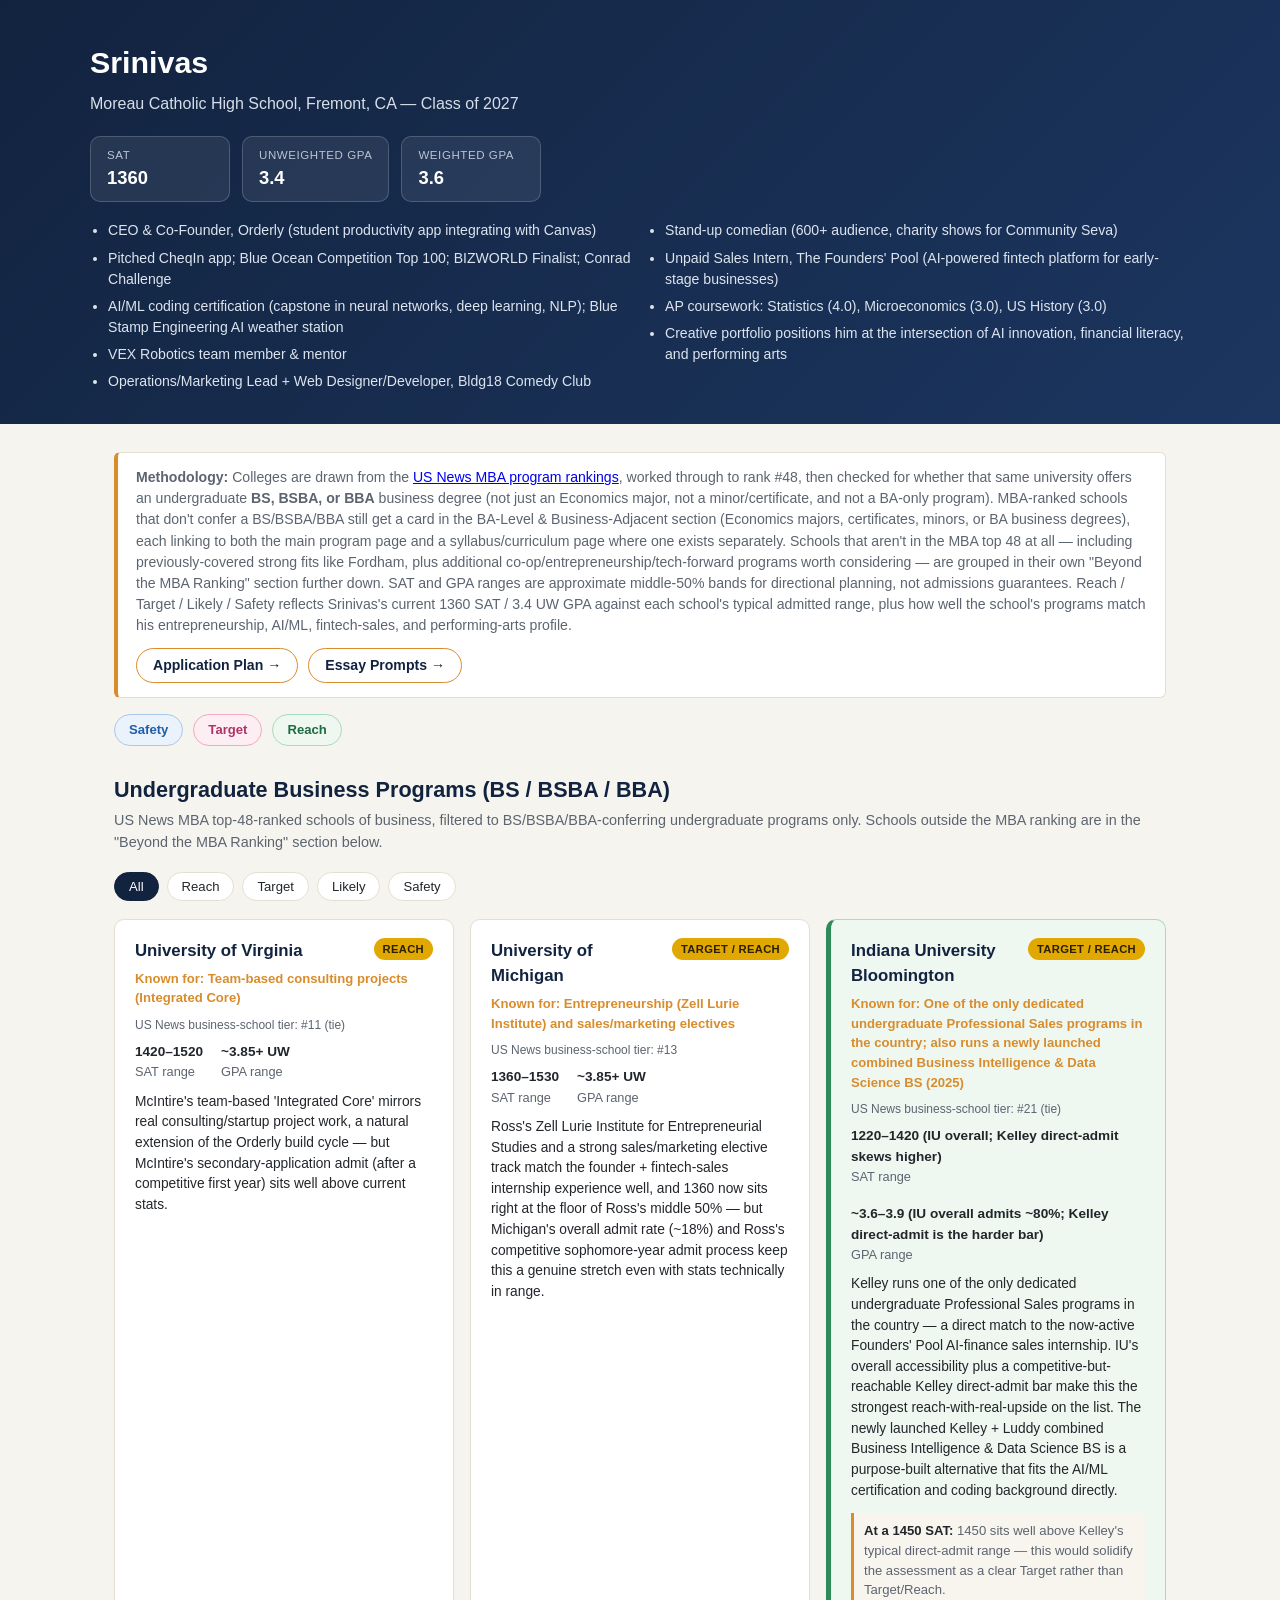
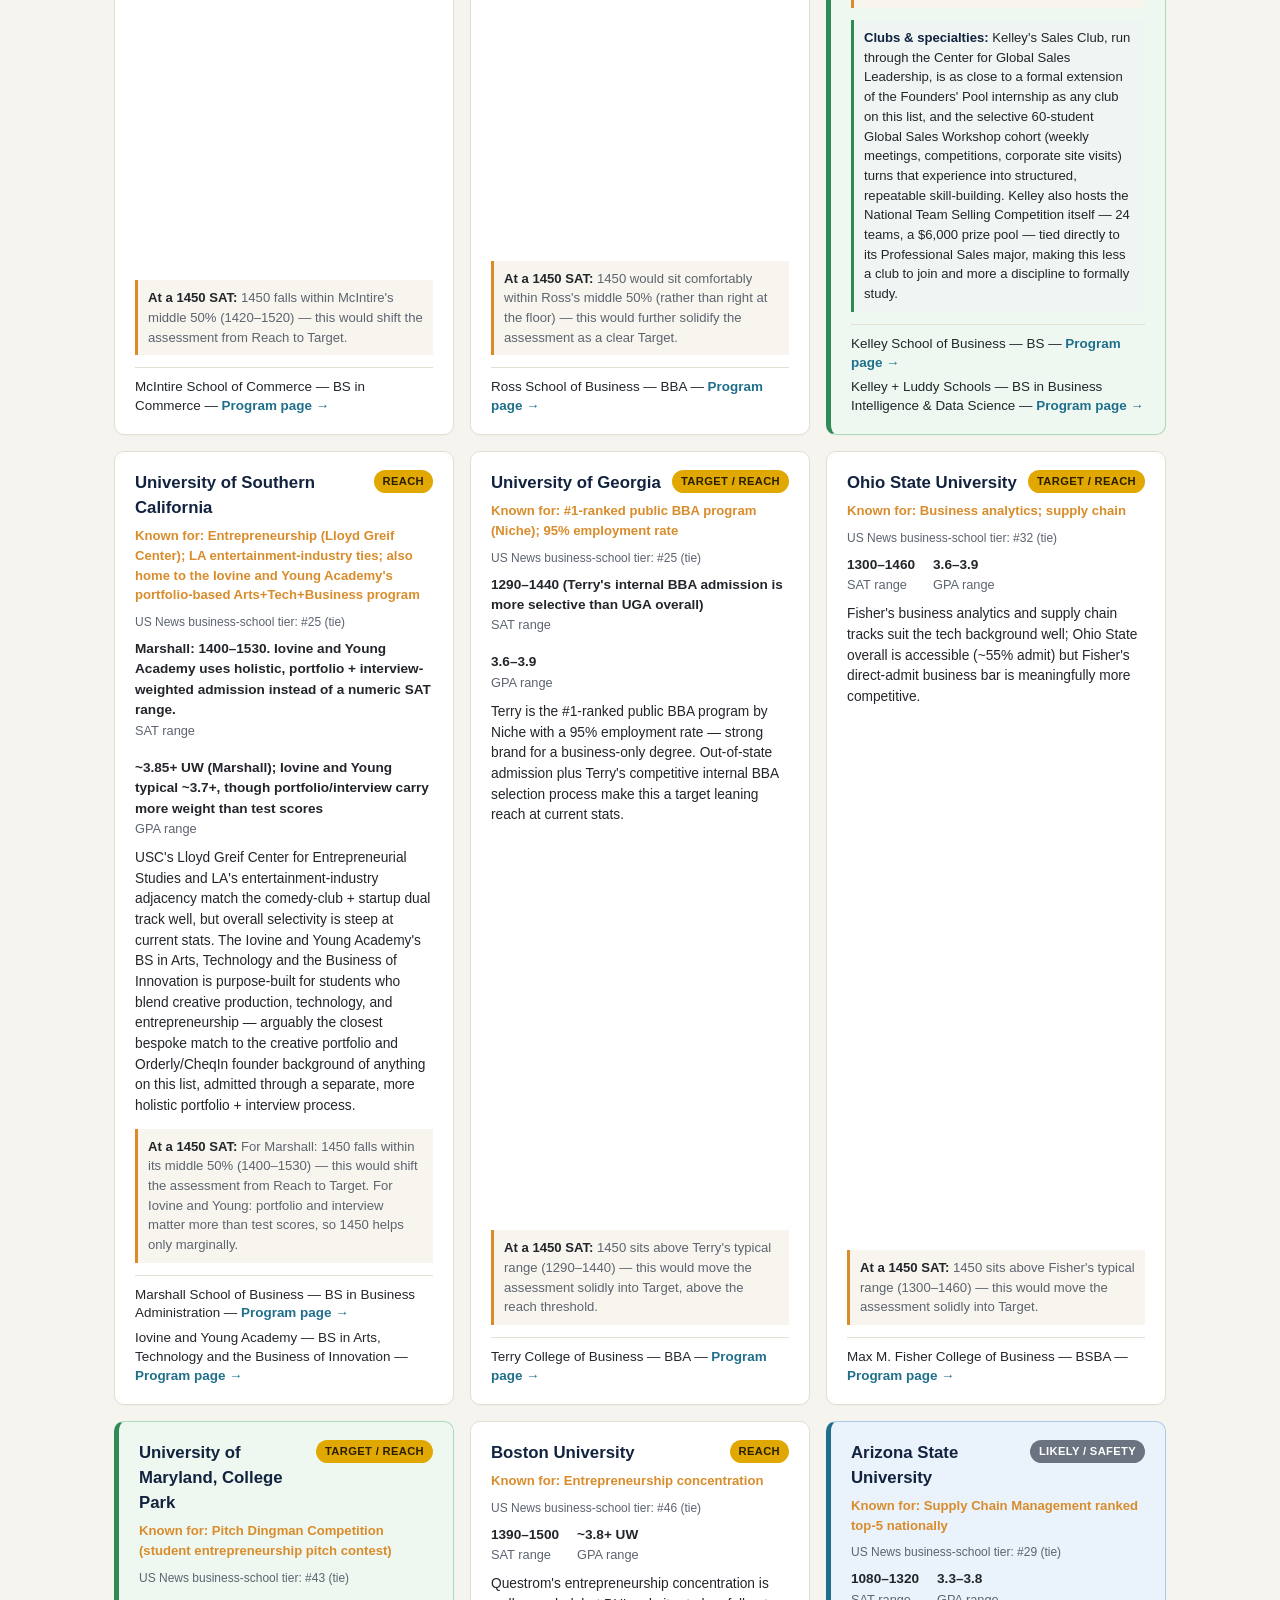
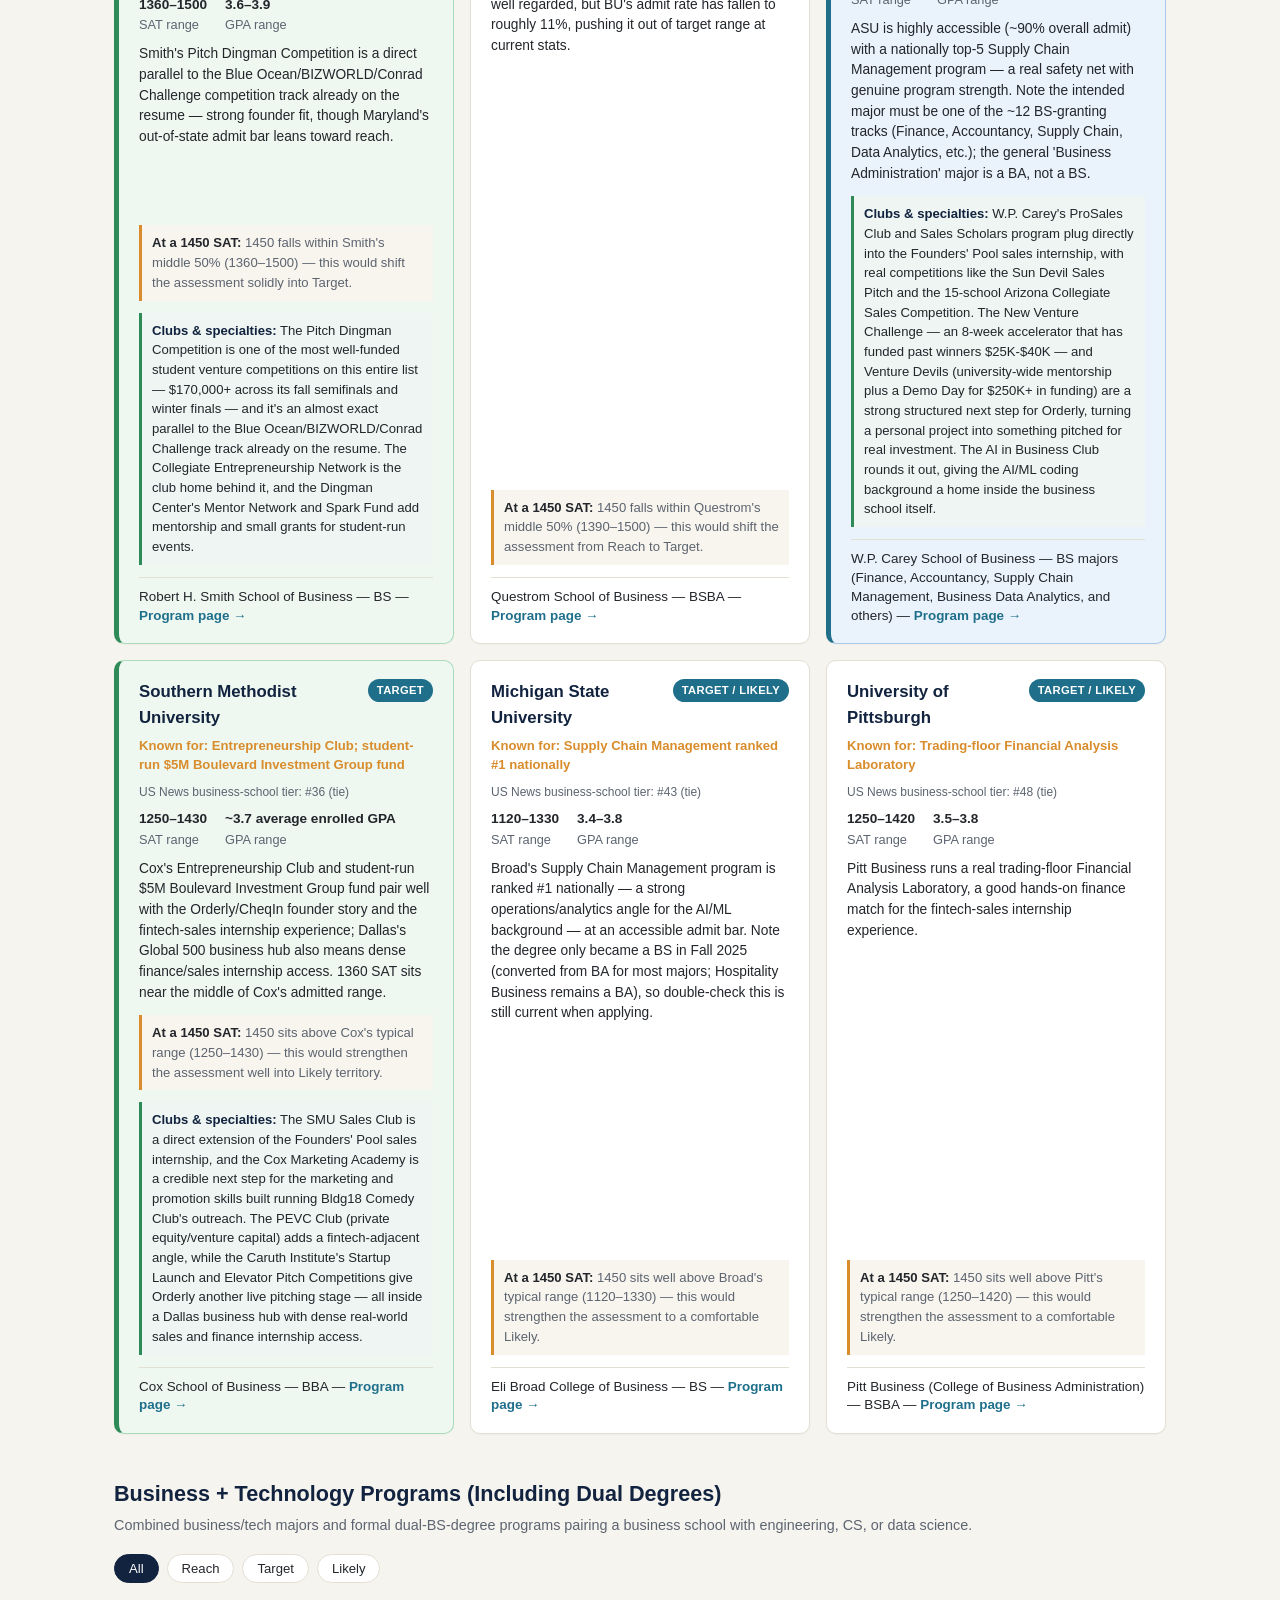
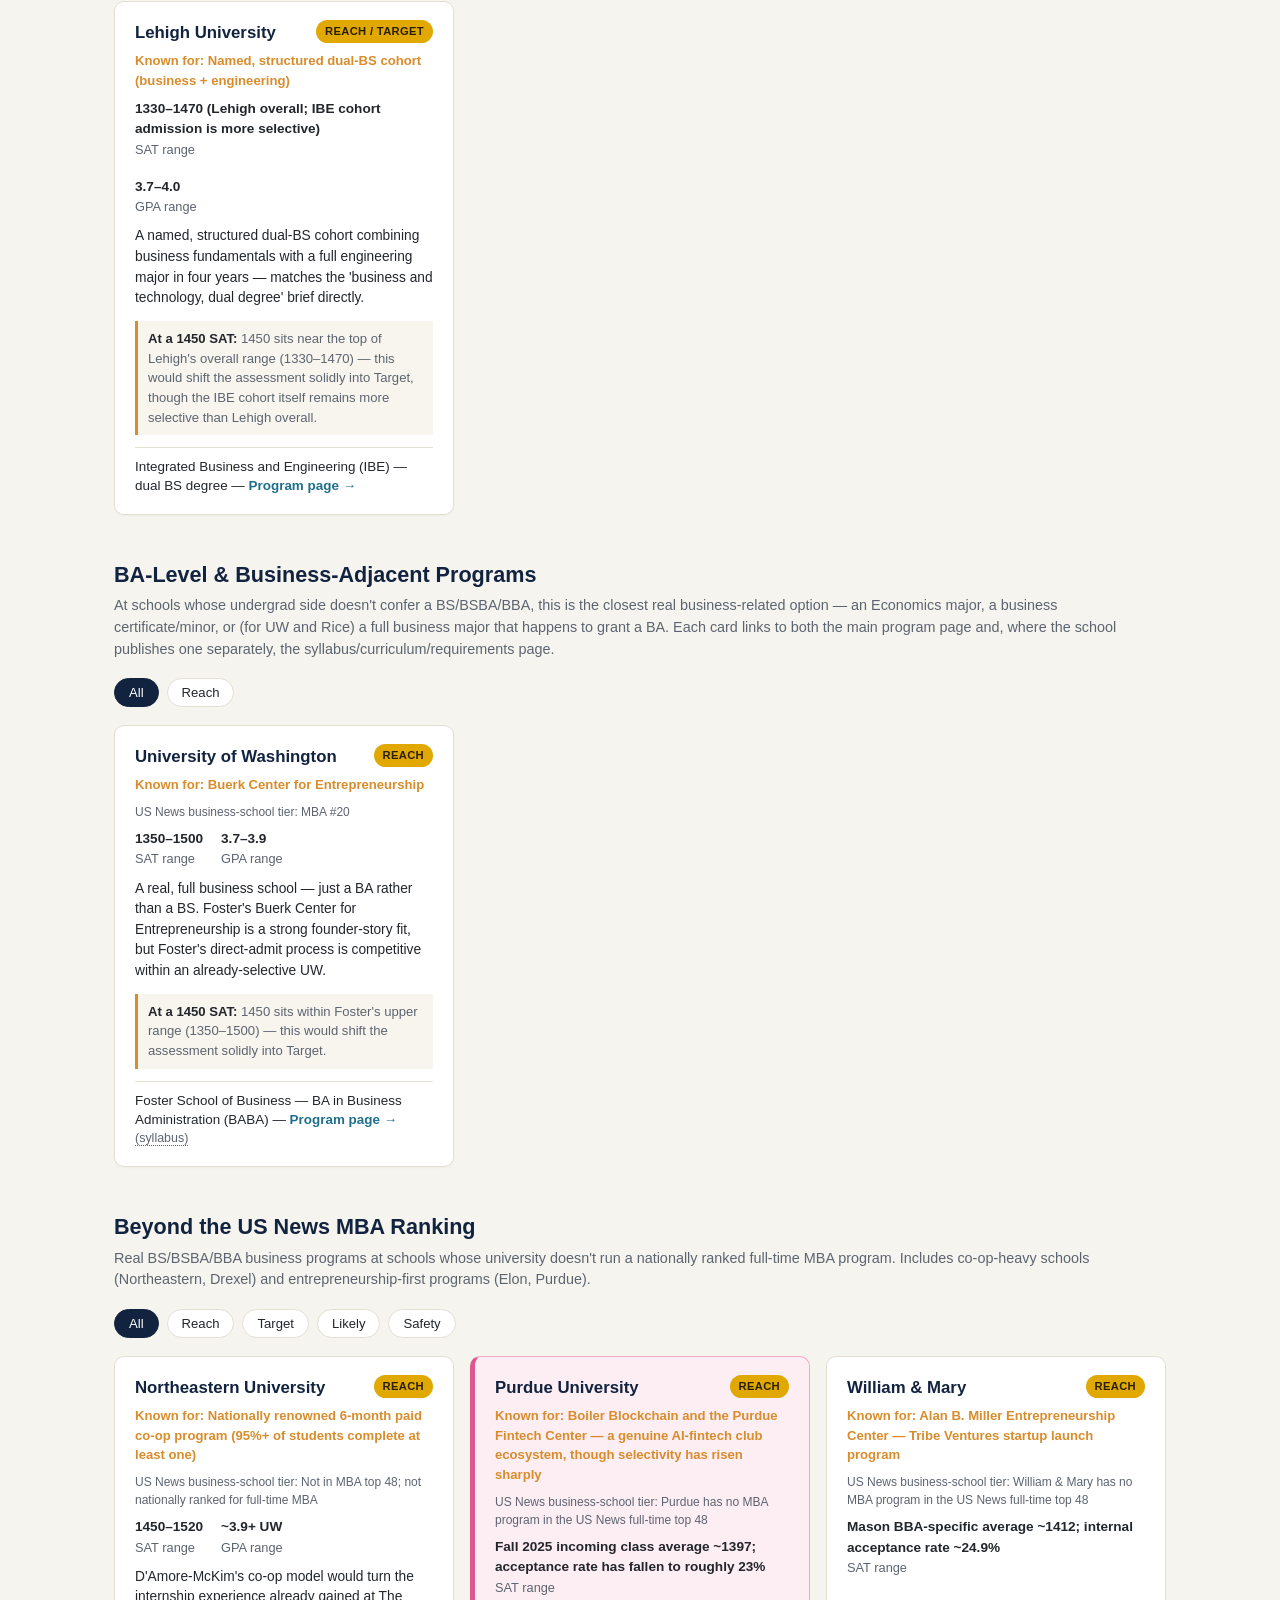
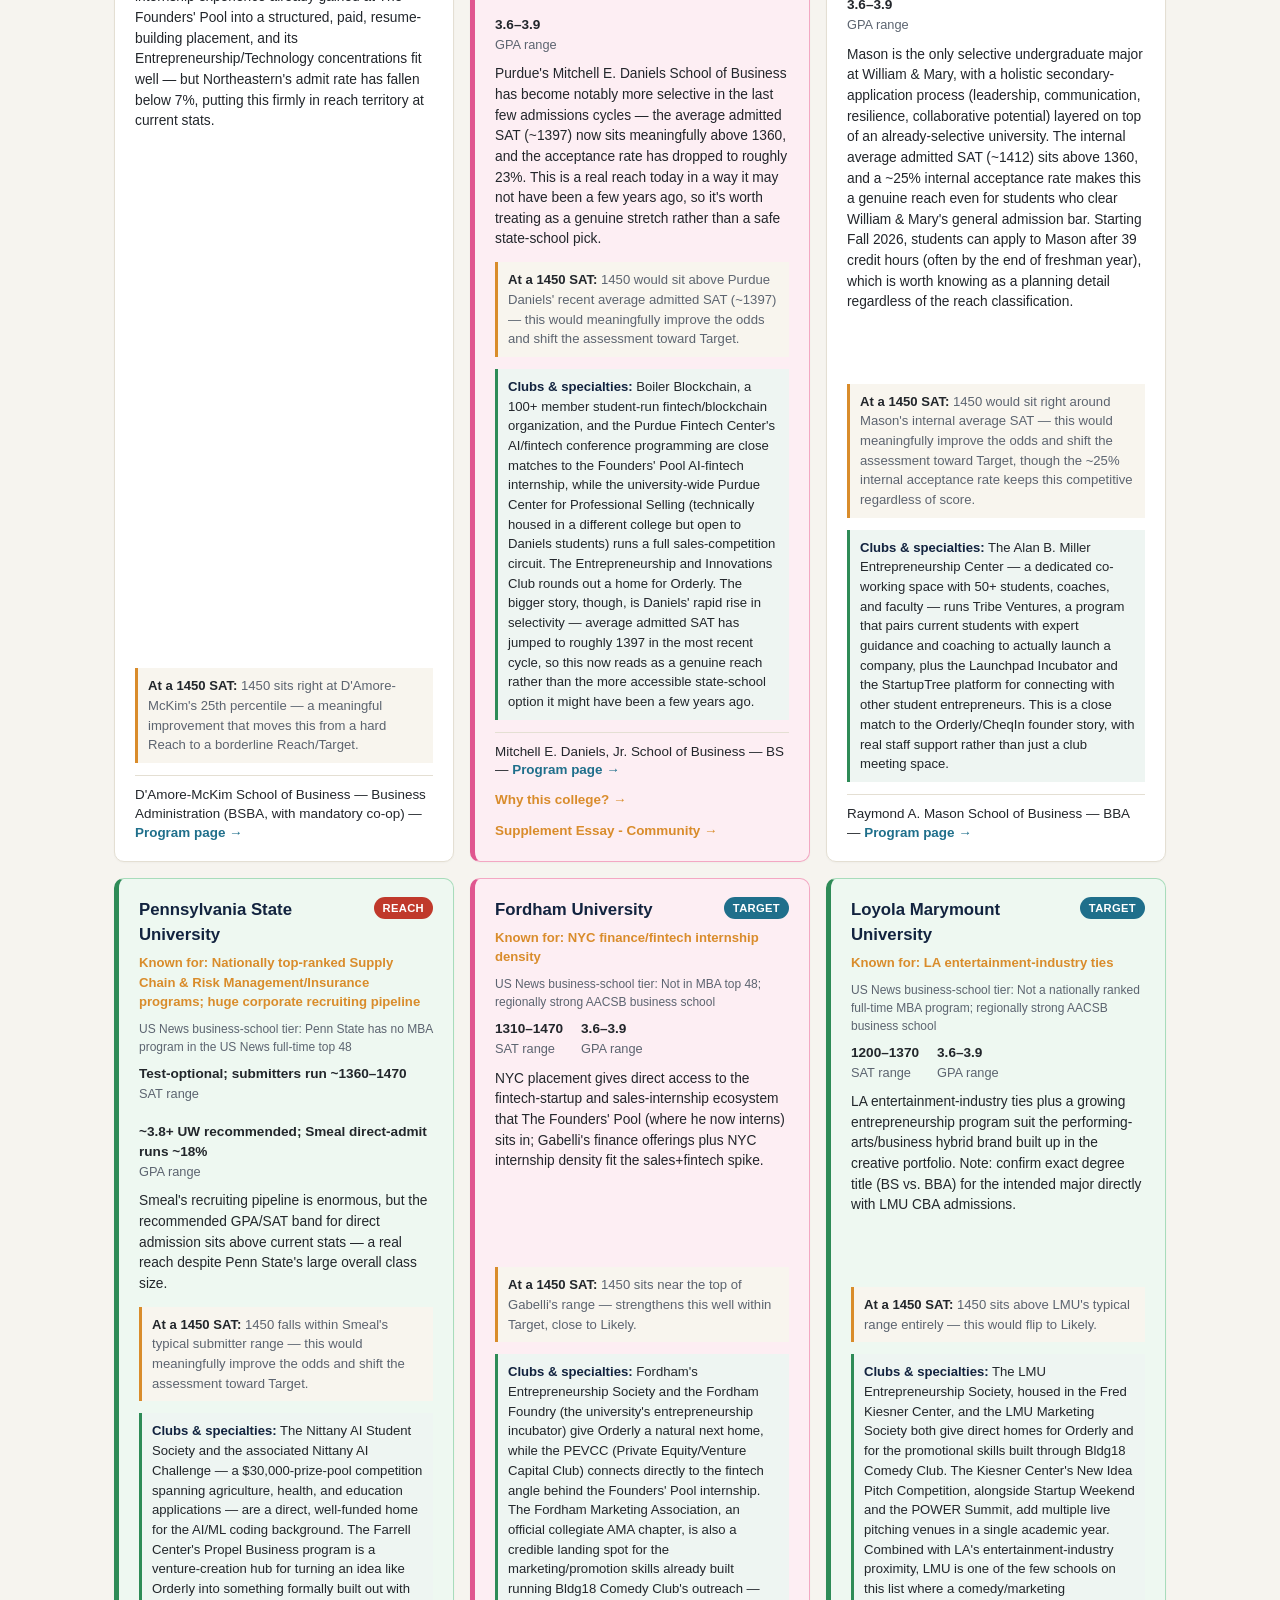
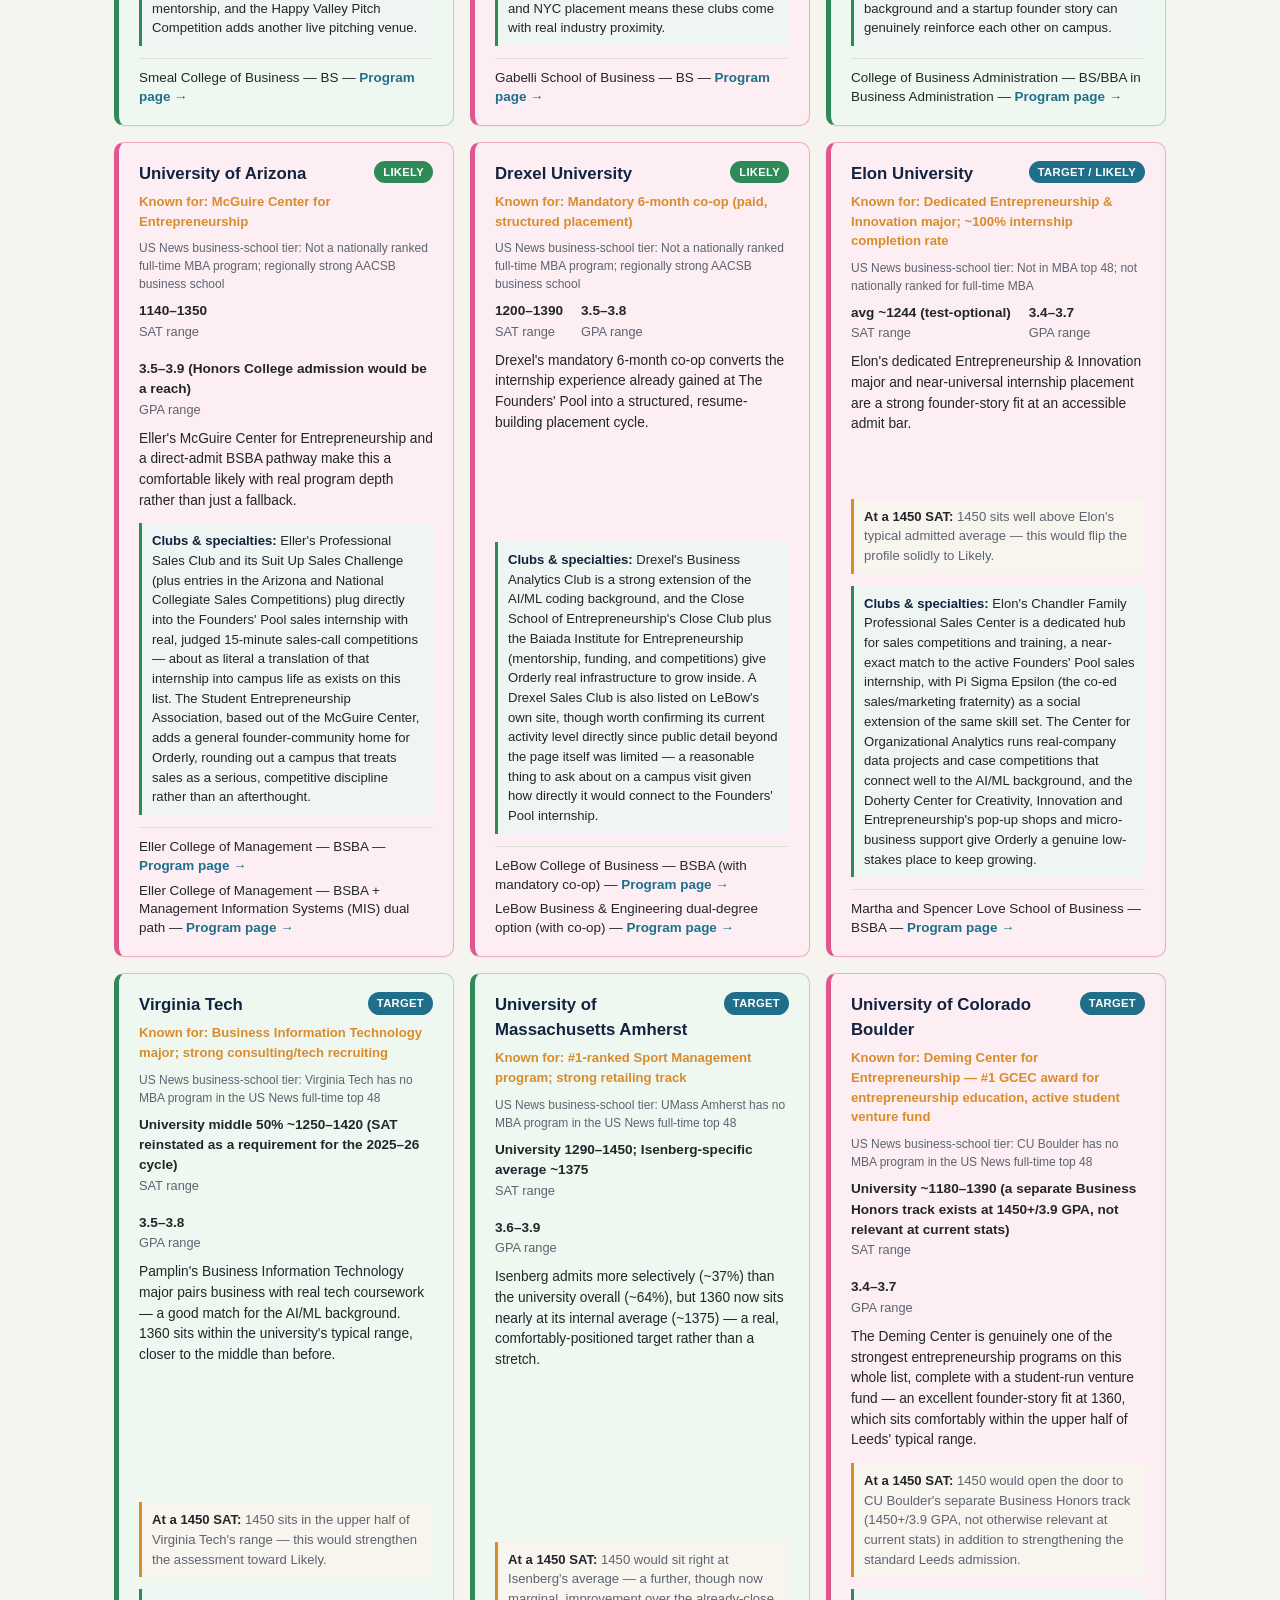
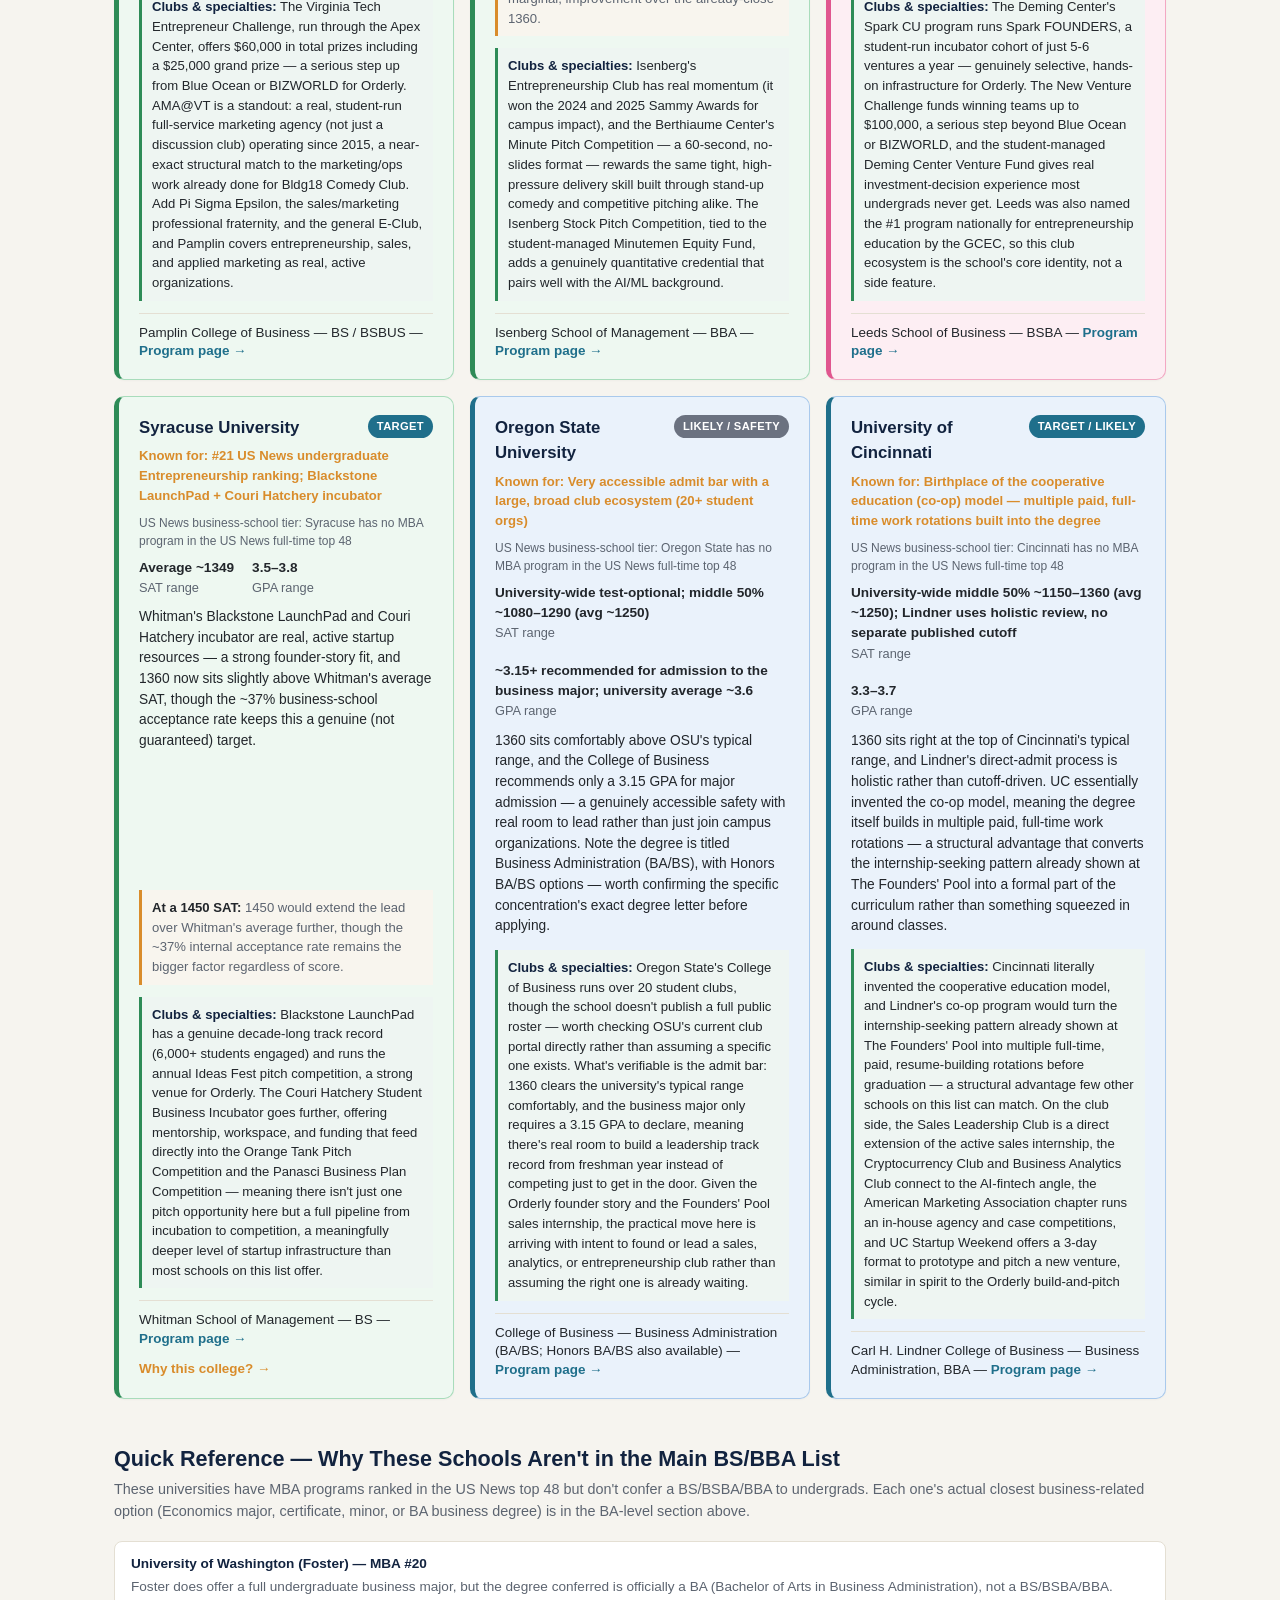
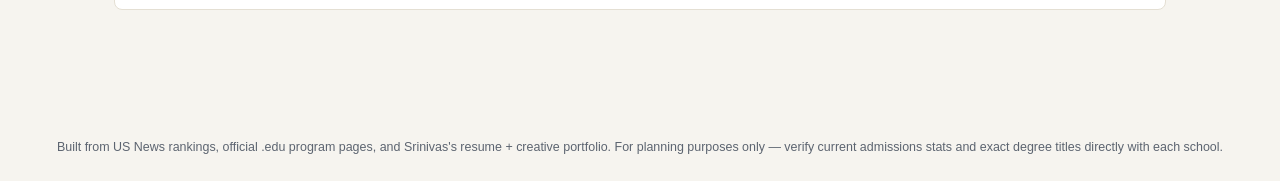
==== commit 74809f8a: "More edit" ====
--- a/rohan-college-list/index.html
+++ b/rohan-college-list/index.html
@@ -41,7 +41,7 @@
     and not a BA-only program). MBA-ranked schools that don't confer a BS/BSBA/BBA still get a card in the
     BA-Level &amp; Business-Adjacent section (Economics majors, certificates, minors, or BA business degrees),
     each linking to both the main program page and a syllabus/curriculum page where one exists separately.
-    Schools that aren't in the MBA top 48 at all — including previously-covered strong fits like Santa Clara,
+    Schools that aren't in the MBA top 48 at all — including previously-covered strong fits like Fordham,
     plus additional co-op/entrepreneurship/tech-forward programs worth
     considering — are grouped in their own "Beyond the MBA Ranking" section further down.
     SAT and GPA ranges are approximate middle-50% bands for directional planning, not admissions guarantees.
@@ -97,7 +97,7 @@
 
   <section class="list-section" id="beyond-mba">
     <h2>Beyond the US News MBA Ranking</h2>
-    <p class="section-desc">Real BS/BSBA/BBA business programs at schools whose university doesn't run a nationally ranked full-time MBA program. Includes co-op-heavy schools (Northeastern, Drexel) and entrepreneurship-first programs (Elon, Iowa State).</p>
+    <p class="section-desc">Real BS/BSBA/BBA business programs at schools whose university doesn't run a nationally ranked full-time MBA program. Includes co-op-heavy schools (Northeastern, Drexel) and entrepreneurship-first programs (Elon, Purdue).</p>
     <div class="controls" id="beyond-mba-controls">
       <button class="filter-btn active" data-filter="all">All</button>
       <button class="filter-btn" data-filter="reach">Reach</button>
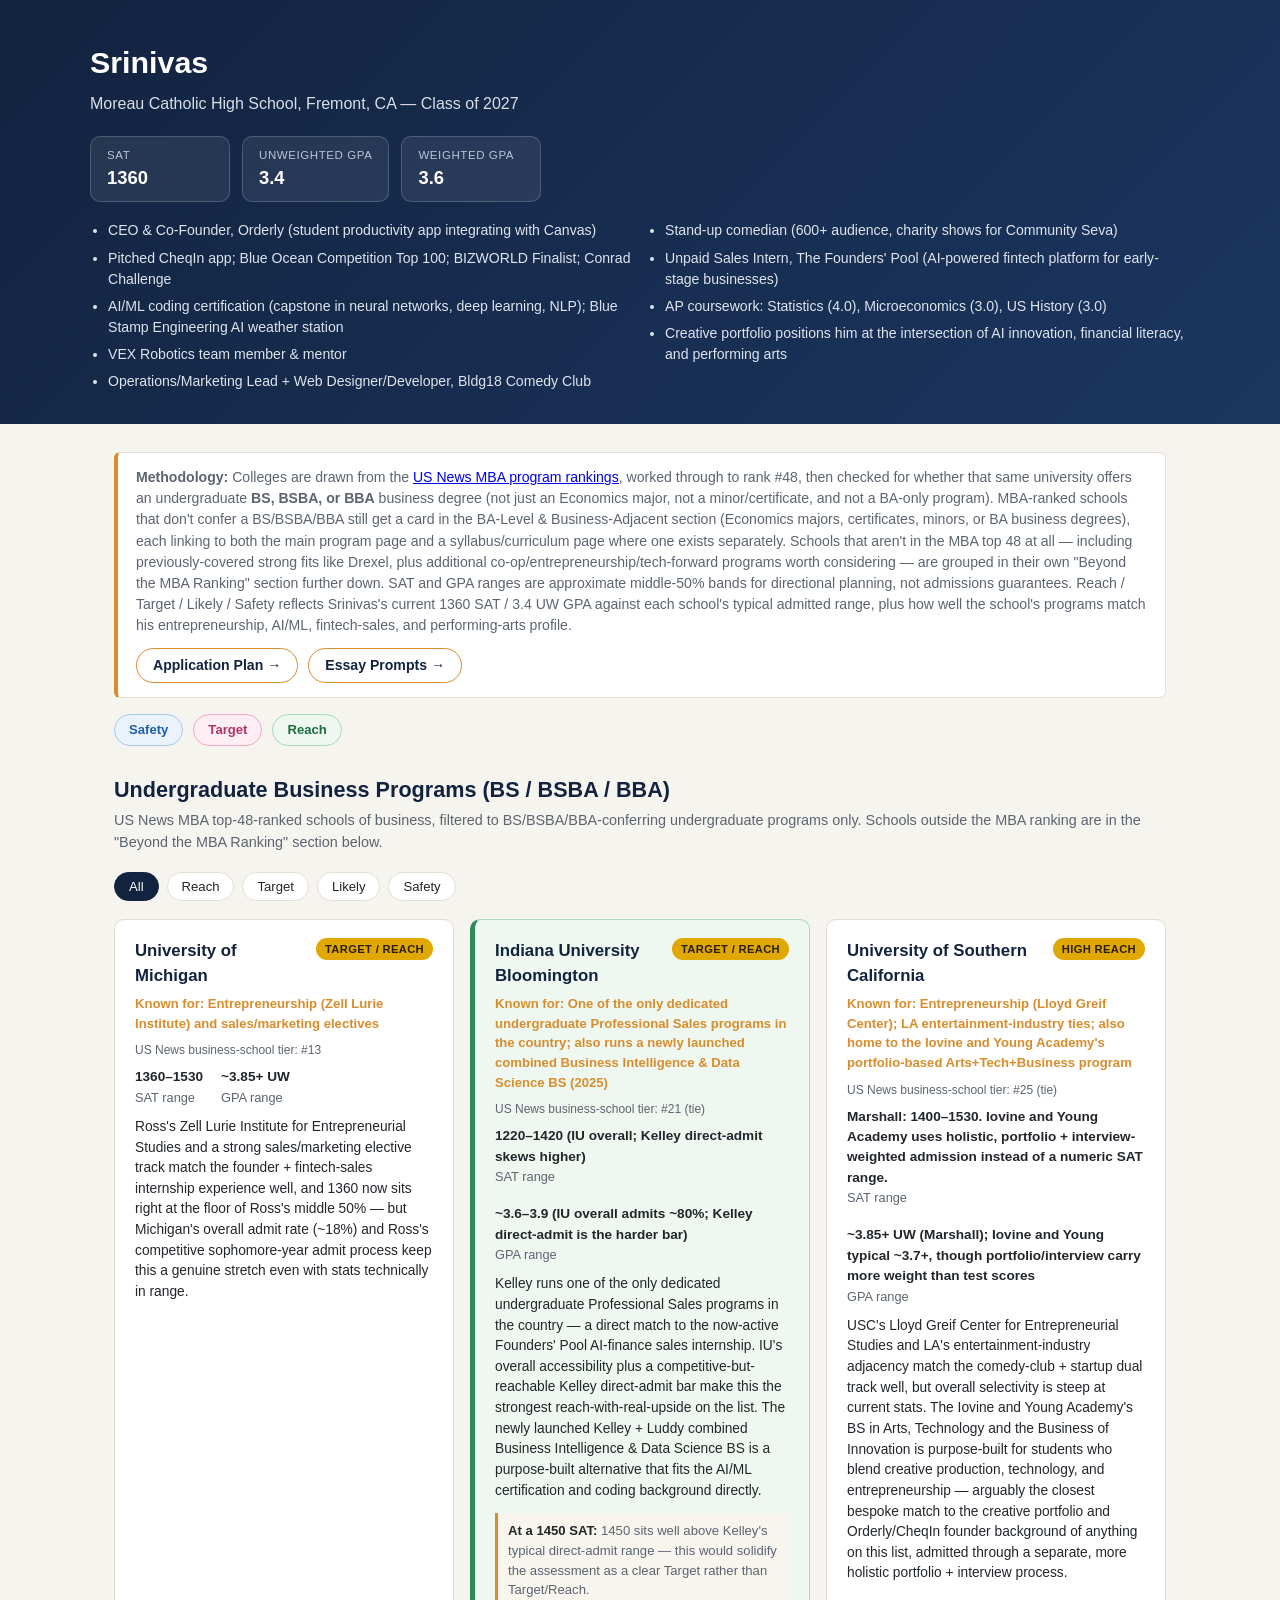
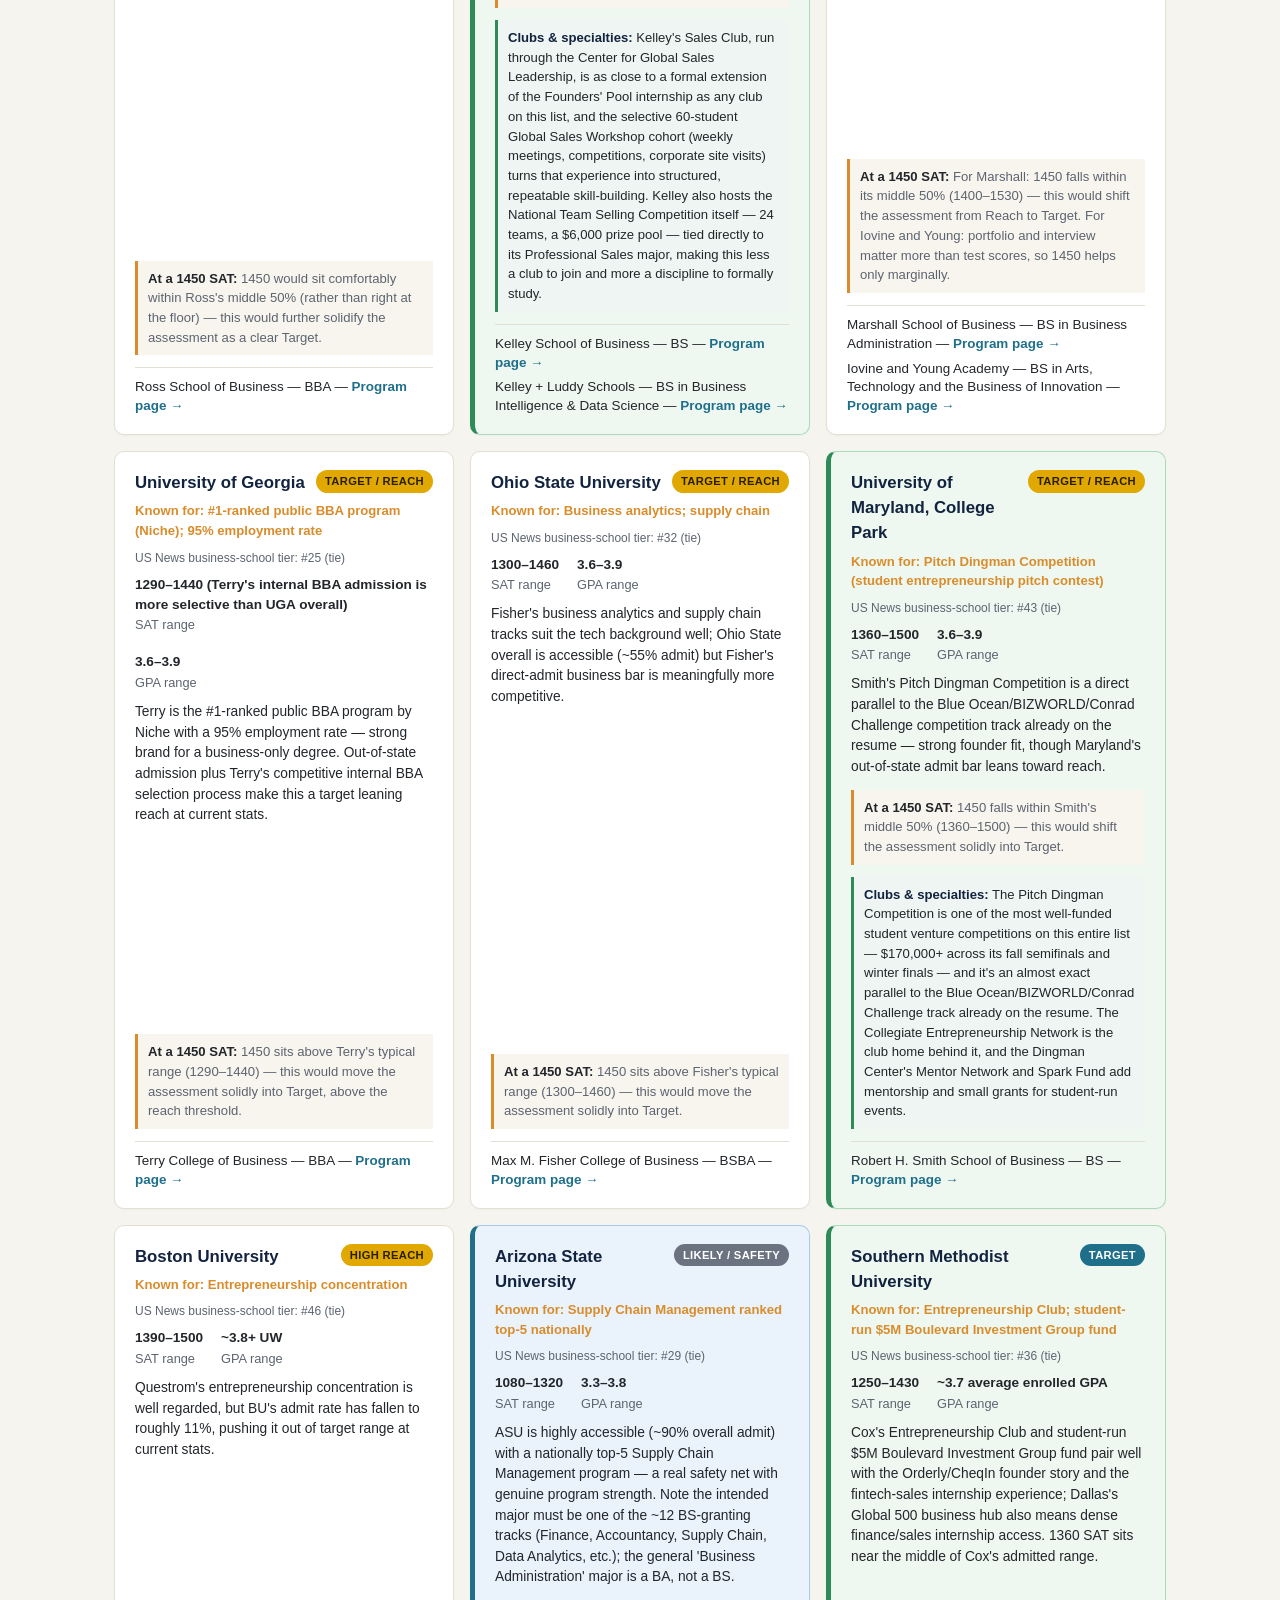
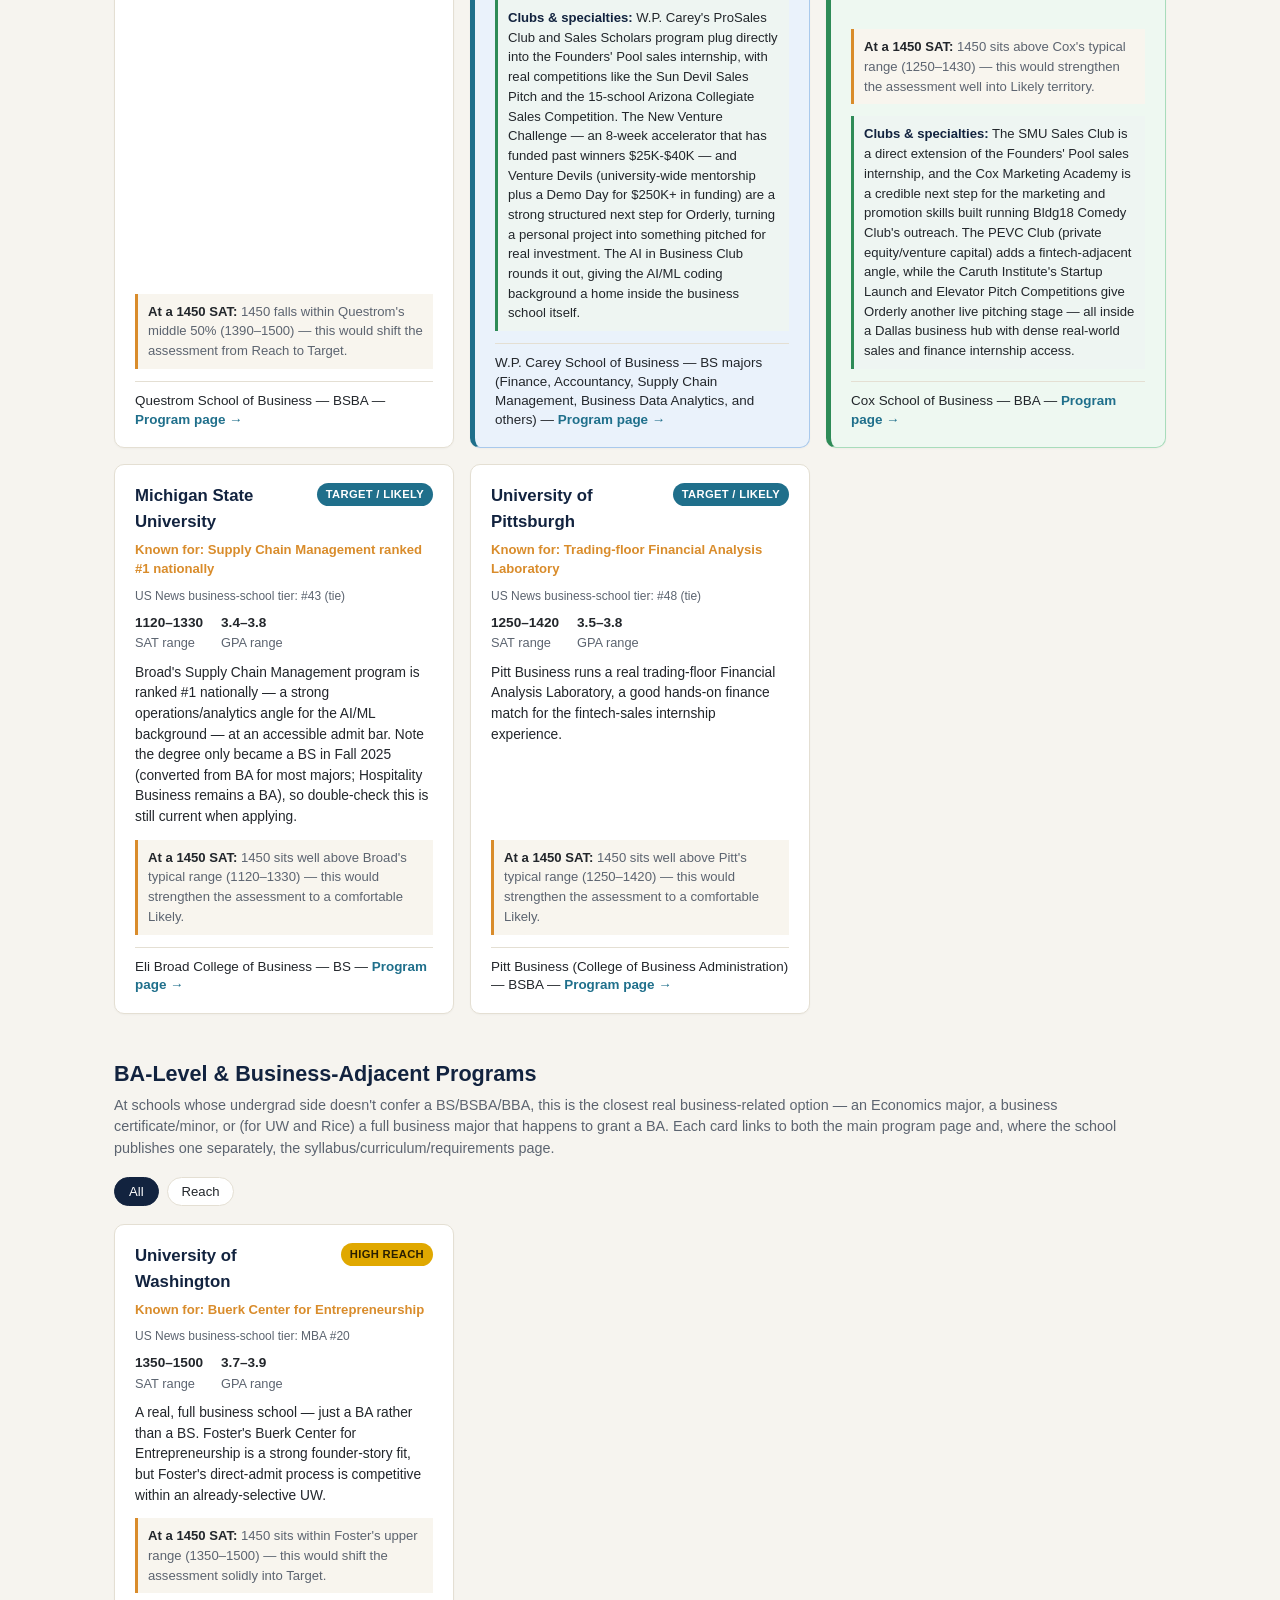
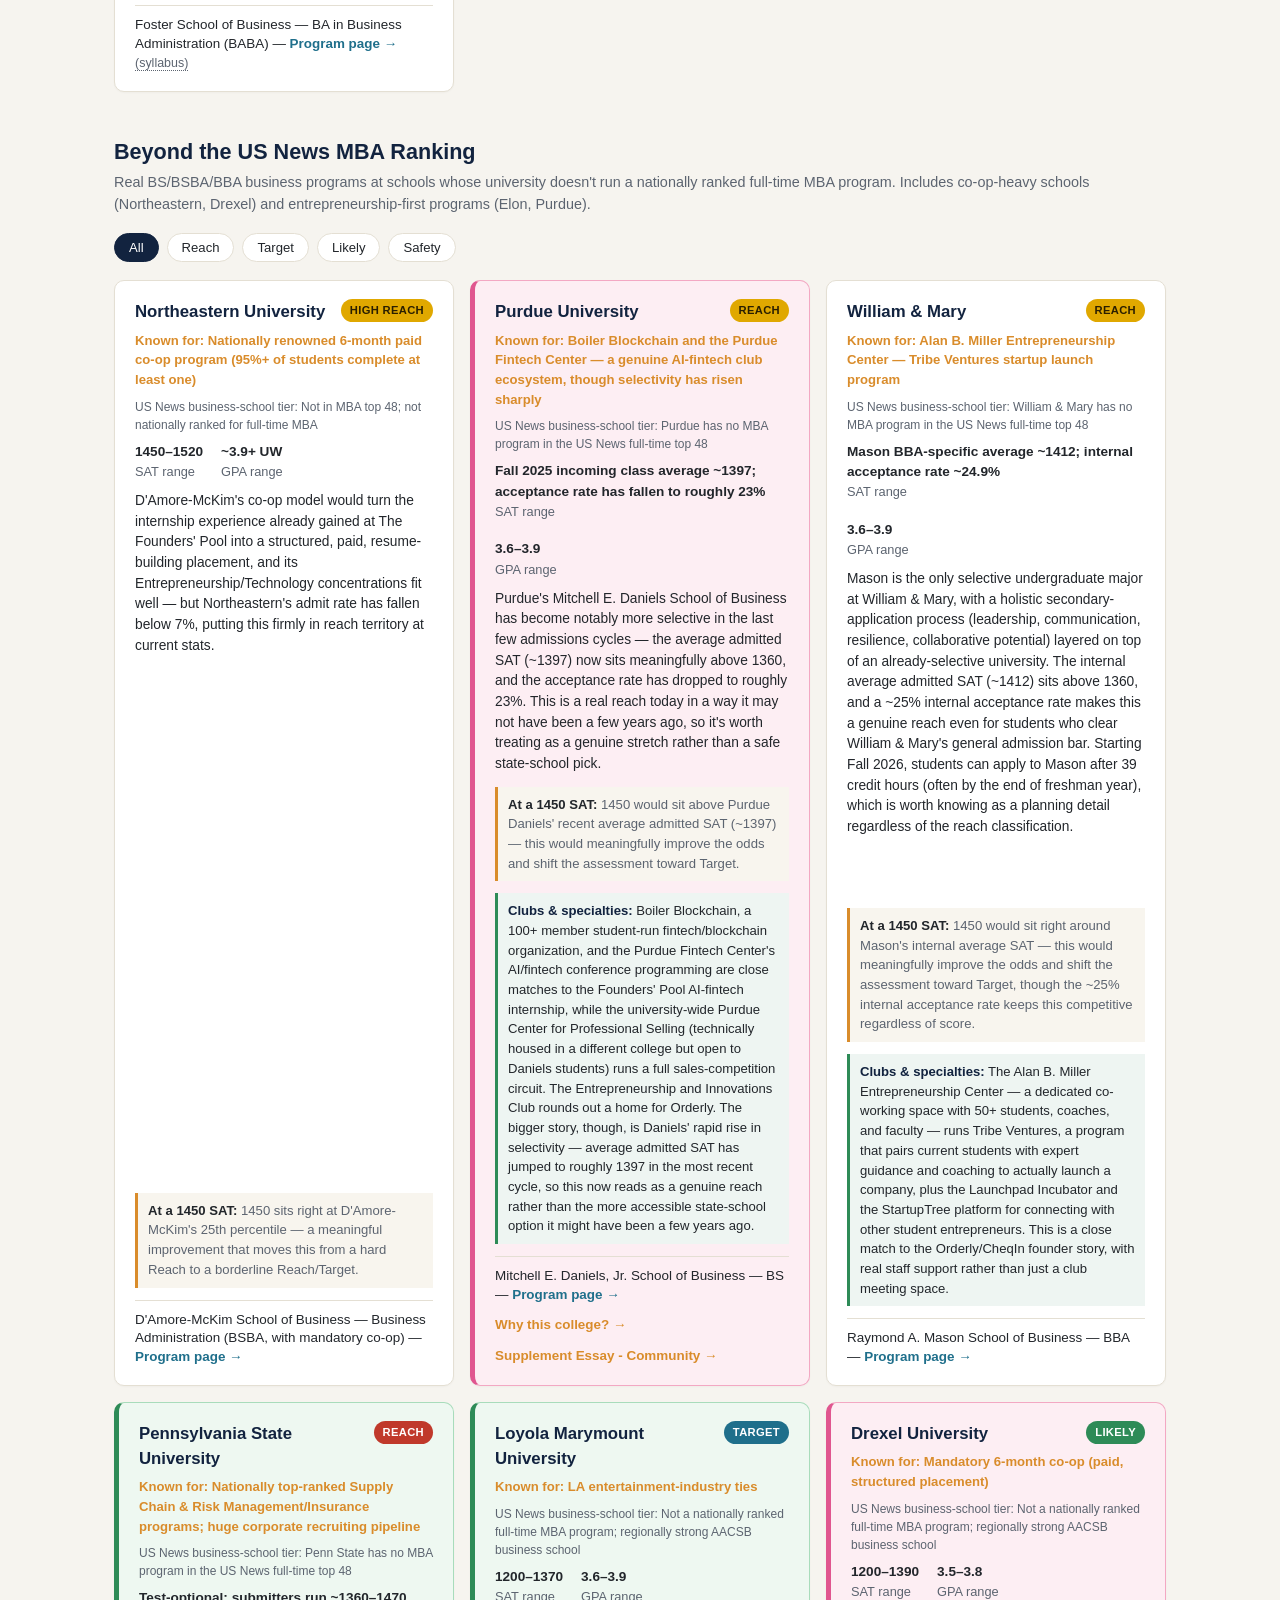
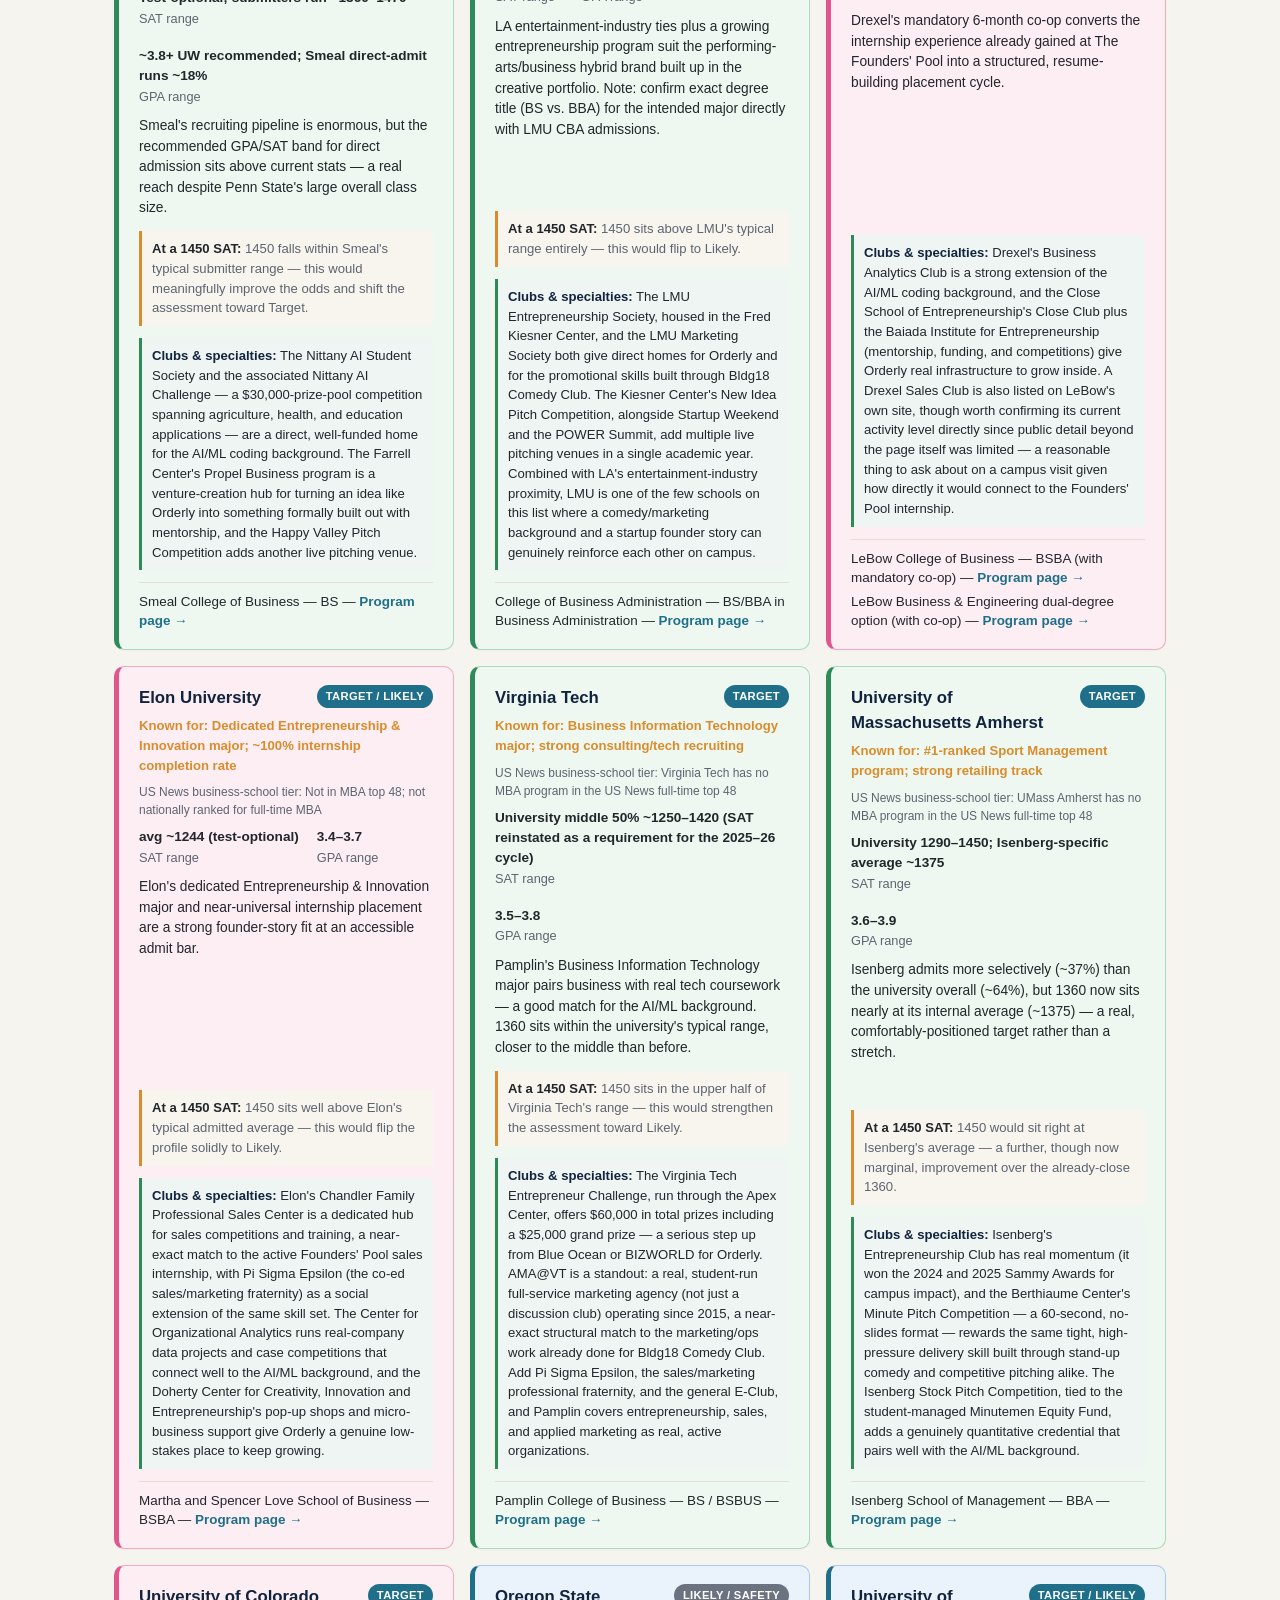
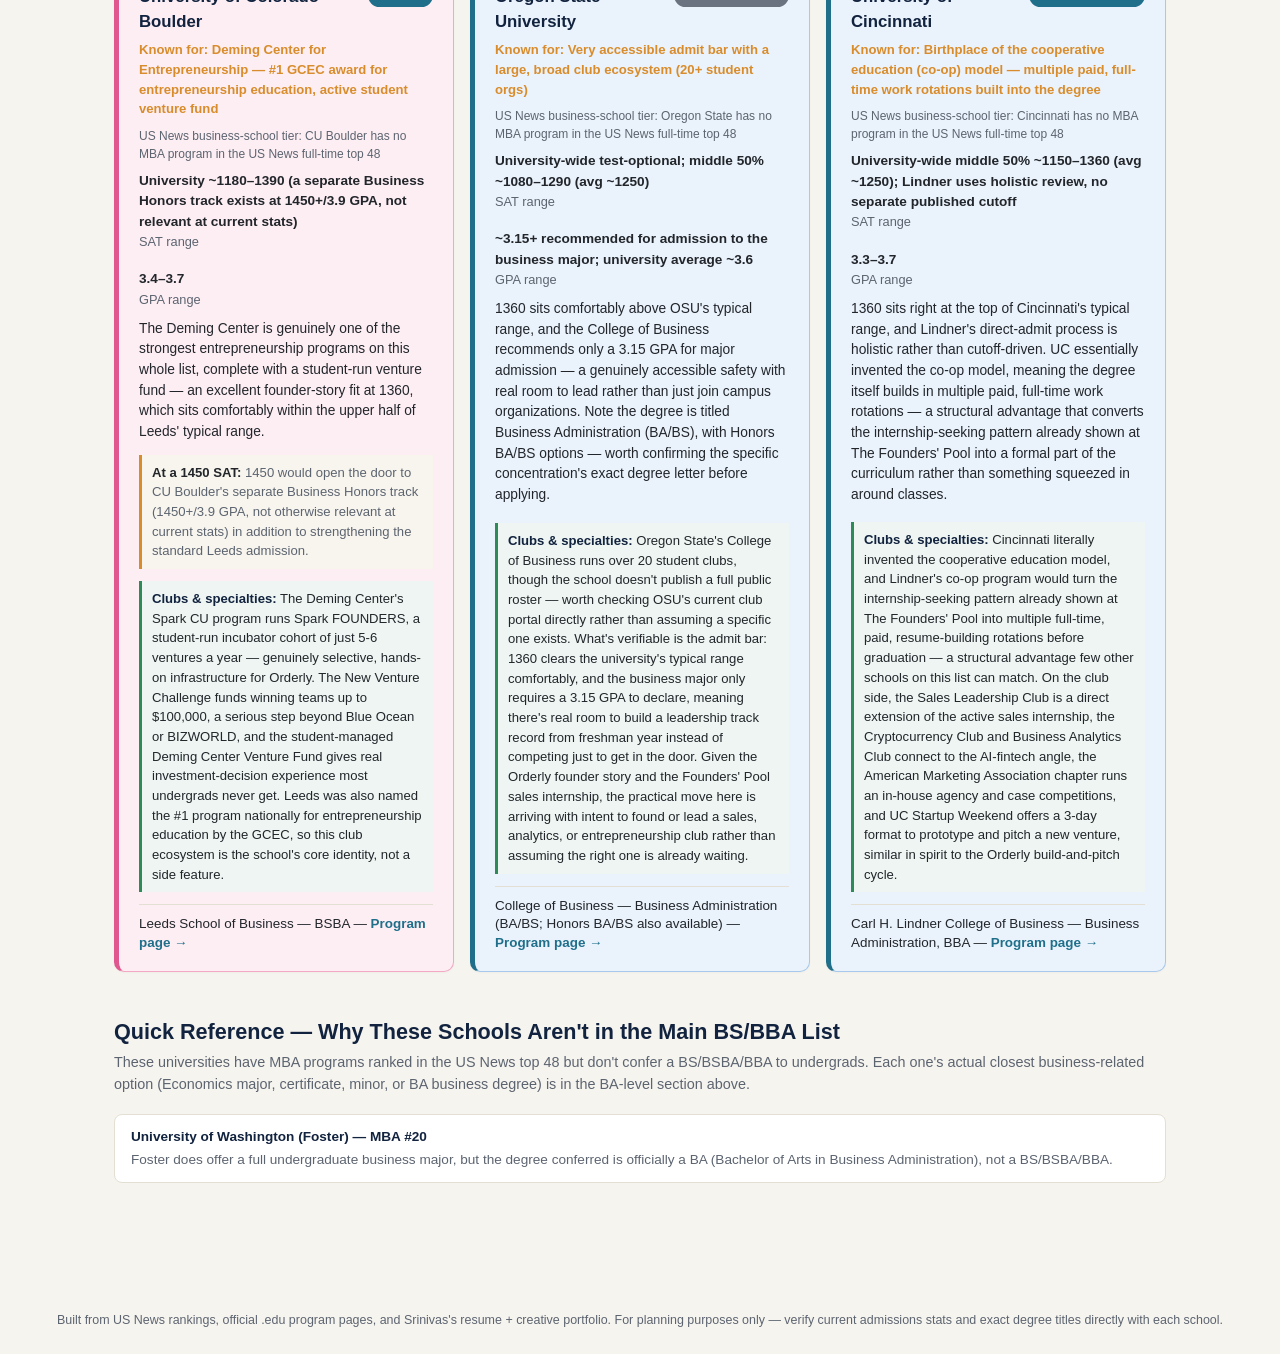
==== commit 7fb268ef: "More edit" ====
--- a/rohan-college-list/index.html
+++ b/rohan-college-list/index.html
@@ -41,7 +41,7 @@
     and not a BA-only program). MBA-ranked schools that don't confer a BS/BSBA/BBA still get a card in the
     BA-Level &amp; Business-Adjacent section (Economics majors, certificates, minors, or BA business degrees),
     each linking to both the main program page and a syllabus/curriculum page where one exists separately.
-    Schools that aren't in the MBA top 48 at all — including previously-covered strong fits like Fordham,
+    Schools that aren't in the MBA top 48 at all — including previously-covered strong fits like Drexel,
     plus additional co-op/entrepreneurship/tech-forward programs worth
     considering — are grouped in their own "Beyond the MBA Ranking" section further down.
     SAT and GPA ranges are approximate middle-50% bands for directional planning, not admissions guarantees.
@@ -49,7 +49,7 @@
     admitted range, plus how well the school's programs match his entrepreneurship, AI/ML, fintech-sales, and
     performing-arts profile.
     <div class="app-plan-row">
-      <a class="app-plan-link" href="https://claude.ai/code/artifact/2123e150-79f8-432c-8c90-f63f70b77cc3" target="_blank" rel="noopener">Application Plan &rarr;</a>
+      <a class="app-plan-link" href="departures-board.html" target="_blank" rel="noopener">Application Plan &rarr;</a>
       <a class="app-plan-link" href="https://docs.google.com/document/d/1VtOhUBAHsZF0vdAzVjt6PjclpzwPeW0A13DQEbzpd-E/edit?tab=t.0" target="_blank" rel="noopener">Essay Prompts &rarr;</a>
     </div>
   </div>
@@ -71,18 +71,6 @@
       <button class="filter-btn" data-filter="safety">Safety</button>
     </div>
     <div class="card-grid" id="bs-business-grid"></div>
-  </section>
-
-  <section class="list-section" id="business-tech">
-    <h2>Business + Technology Programs (Including Dual Degrees)</h2>
-    <p class="section-desc">Combined business/tech majors and formal dual-BS-degree programs pairing a business school with engineering, CS, or data science.</p>
-    <div class="controls" id="business-tech-controls">
-      <button class="filter-btn active" data-filter="all">All</button>
-      <button class="filter-btn" data-filter="reach">Reach</button>
-      <button class="filter-btn" data-filter="target">Target</button>
-      <button class="filter-btn" data-filter="likely">Likely</button>
-    </div>
-    <div class="card-grid" id="business-tech-grid"></div>
   </section>
 
   <section class="list-section" id="ba-programs">
